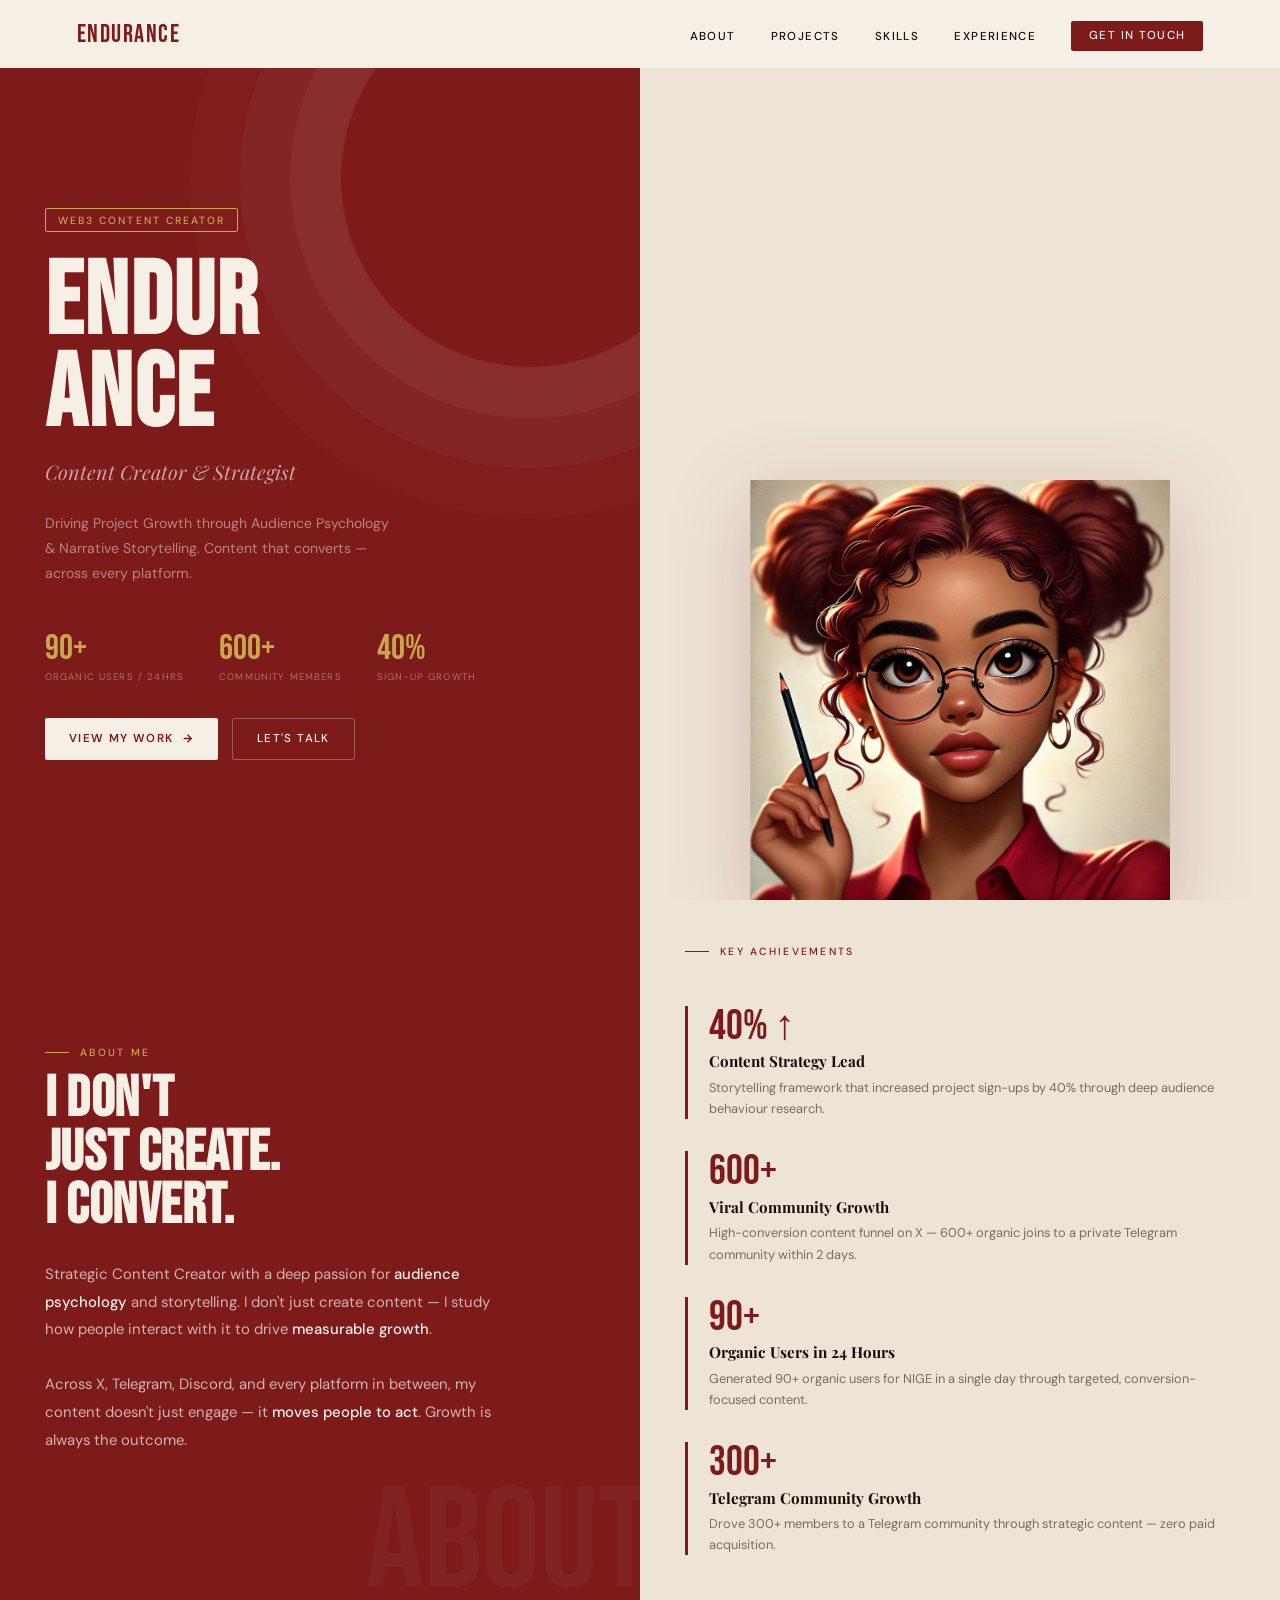
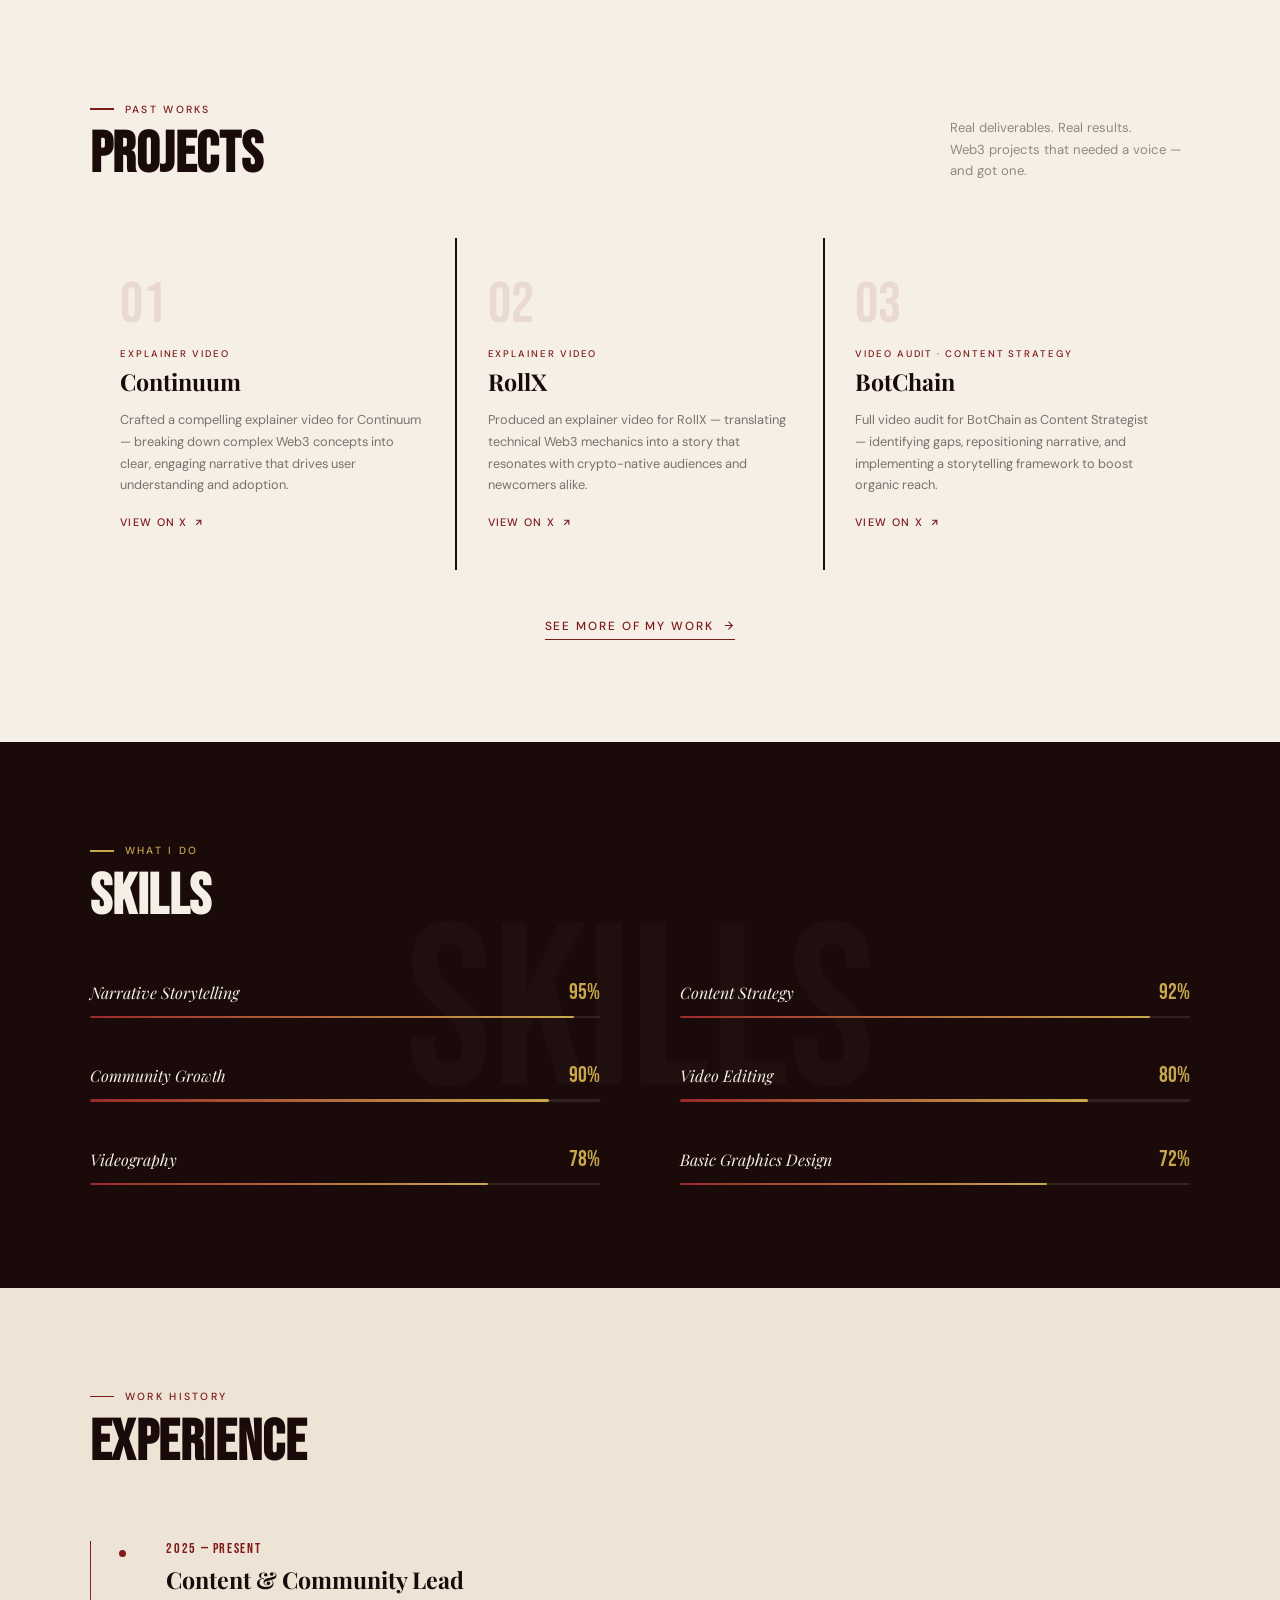
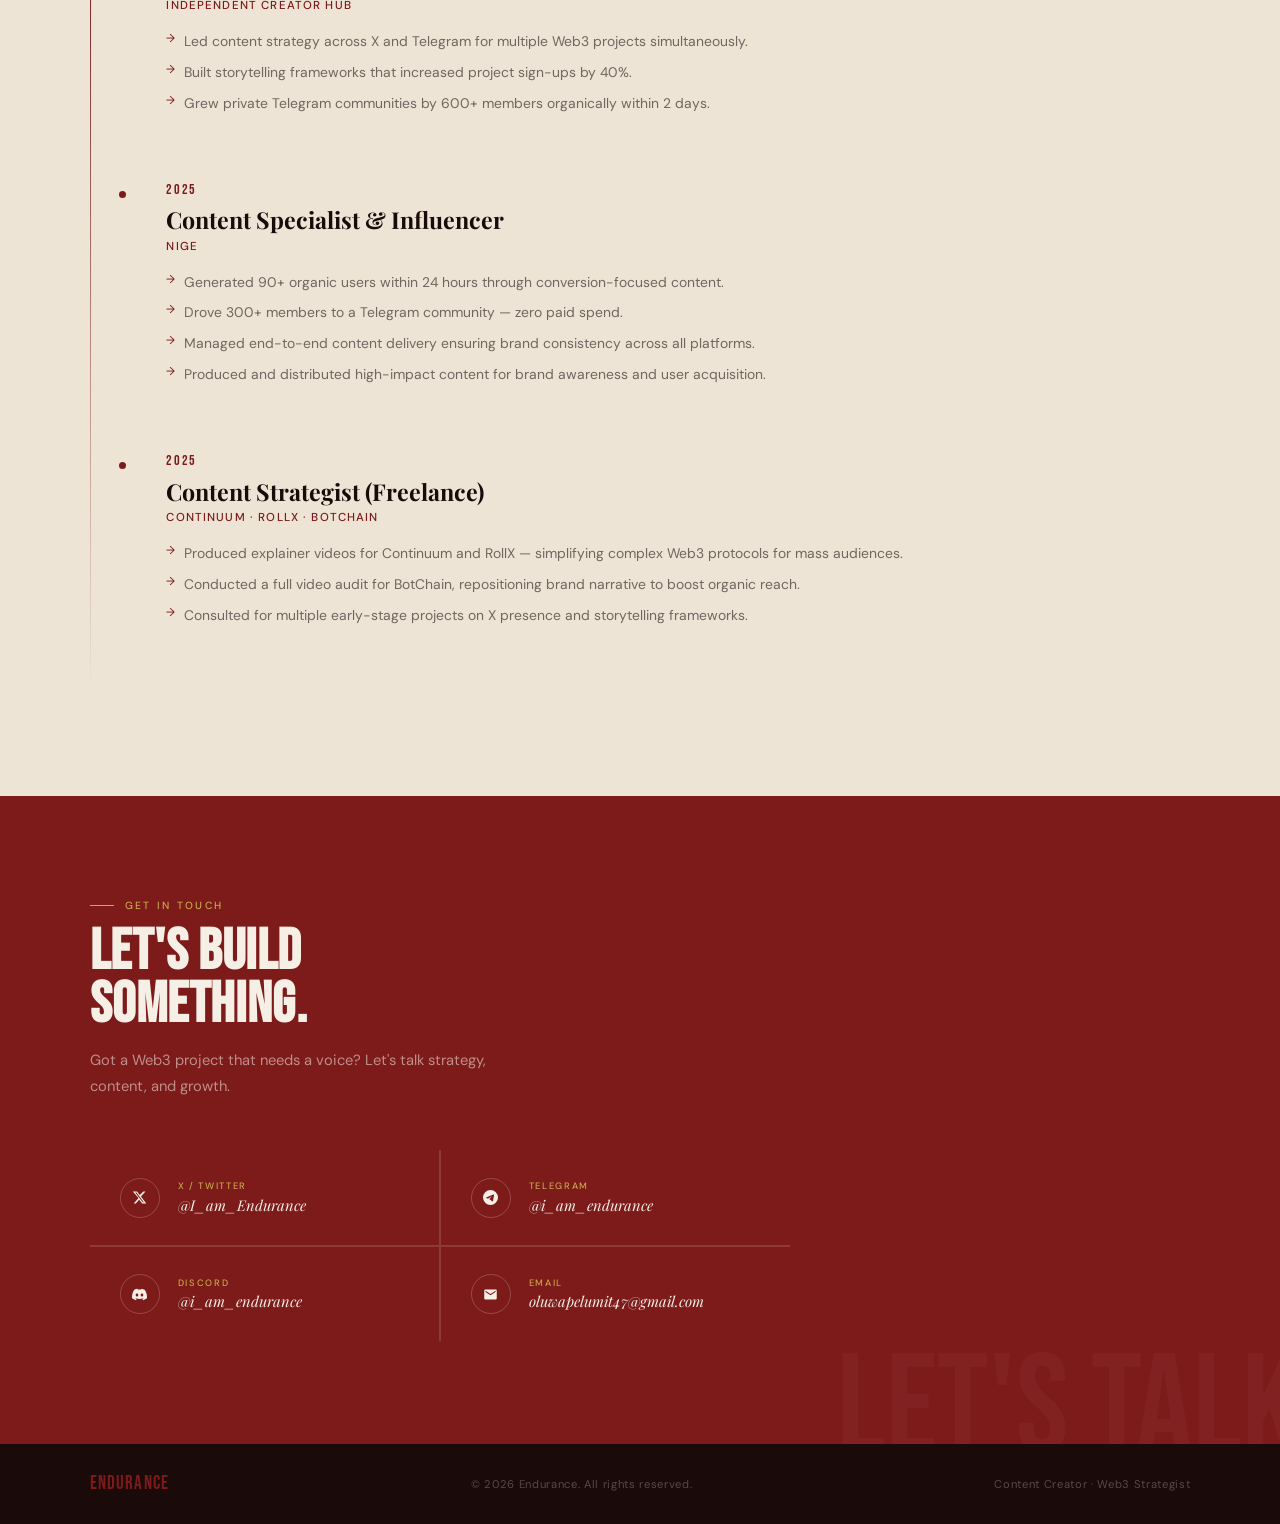
==== index.html @ f19bebfd "Add files via upload" ====
<!DOCTYPE html>
<html lang="en">
<head>
<meta charset="UTF-8"/>
<meta name="viewport" content="width=device-width, initial-scale=1.0"/>
<title>Endurance — Content Creator & Strategist</title>
<link rel="preconnect" href="https://fonts.googleapis.com"/>
<link rel="preconnect" href="https://fonts.gstatic.com" crossorigin/>
<link href="https://fonts.googleapis.com/css2?family=Bebas+Neue&family=Playfair+Display:ital,wght@0,700;0,900;1,700&family=DM+Sans:opsz,wght@9..40,300;9..40,400;9..40,500&display=swap" rel="stylesheet"/>

<style>
/* ===================== TOKENS ===================== */
:root {
  --brick:      #7D1A1A;
  --brick-dk:   #5A1010;
  --brick-md:   #9B2A2A;
  --cream:      #F5EFE6;
  --cream-dk:   #EDE4D6;
  --ink:        #1A0A0A;
  --gold:       #C9A84C;
  --ease:       cubic-bezier(0.16, 1, 0.3, 1);
  --dsp:        'Bebas Neue', sans-serif;
  --ser:        'Playfair Display', serif;
  --bod:        'DM Sans', sans-serif;
}

/* ===================== RESET ===================== */
*, *::before, *::after { box-sizing: border-box; margin: 0; padding: 0; }
html { scroll-behavior: smooth; }
body { font-family: var(--bod); background: var(--cream); color: var(--ink); overflow-x: hidden; }
a    { text-decoration: none; color: inherit; }
ul   { list-style: none; }
img  { display: block; max-width: 100%; }

/* ===================== NAV ===================== */
nav {
  position: fixed; top: 0; left: 0; right: 0;
  height: 68px;
  display: flex; align-items: center; justify-content: space-between;
  padding: 0 6%;
  z-index: 500;
  transition: background .4s, box-shadow .4s;
}
nav.stuck {
  background: rgba(245,239,230,0.96);
  backdrop-filter: blur(14px);
  box-shadow: 0 1px 0 rgba(125,26,26,0.12);
}
.nav-logo {
  font-family: var(--dsp);
  font-size: 1.55rem;
  letter-spacing: .06em;
  color: var(--brick);
}
.nav-links { display: flex; gap: 2.2rem; align-items: center; }
.nav-links a {
  font-size: .72rem; font-weight: 500;
  letter-spacing: .12em; text-transform: uppercase;
  position: relative; padding-bottom: 2px;
  transition: color .3s;
}
.nav-links a::after {
  content: ''; position: absolute; bottom: 0; left: 0;
  width: 0; height: 1.5px; background: var(--brick);
  transition: width .3s var(--ease);
}
.nav-links a:hover { color: var(--brick); }
.nav-links a:hover::after { width: 100%; }
.nav-cta {
  background: var(--brick) !important;
  color: var(--cream) !important;
  padding: .45rem 1.1rem !important;
  border-radius: 2px;
}
.nav-cta:hover { background: var(--brick-dk) !important; }
.nav-cta::after { display: none !important; }

/* hamburger */
.ham { display: none; flex-direction: column; gap: 5px; cursor: pointer; padding: 4px; background: none; border: none; }
.ham span { display: block; width: 24px; height: 2px; background: var(--brick); border-radius: 1px; transition: transform .3s, opacity .3s; }
.ham.open span:nth-child(1) { transform: translateY(7px) rotate(45deg); }
.ham.open span:nth-child(2) { opacity: 0; }
.ham.open span:nth-child(3) { transform: translateY(-7px) rotate(-45deg); }

/* mobile overlay */
.mob-nav {
  display: none; position: fixed; inset: 0;
  background: var(--brick); z-index: 499;
  flex-direction: column; align-items: center; justify-content: center; gap: 2.5rem;
}
.mob-nav.open { display: flex; }
.mob-nav a {
  font-family: var(--dsp); font-size: 3.2rem;
  color: var(--cream); letter-spacing: .06em;
  transition: color .2s;
}
.mob-nav a:hover { color: var(--gold); }

/* ===================== HERO ===================== */
#hero {
  display: grid; grid-template-columns: 1fr 1fr;
  min-height: 100vh; padding-top: 68px;
}
.hero-left {
  background: var(--brick);
  display: flex; flex-direction: column; justify-content: center;
  padding: 6% 7%; position: relative; overflow: hidden;
}
/* concentric circles deco */
.hero-left::before {
  content: ''; position: absolute; top: -80px; right: -80px;
  width: 380px; height: 380px; border-radius: 50%;
  border: 1px solid rgba(245,239,230,.1);
  box-shadow:
    0 0 0 50px rgba(245,239,230,.04),
    0 0 0 100px rgba(245,239,230,.03),
    0 0 0 150px rgba(245,239,230,.02);
  pointer-events: none;
}
.hero-tag {
  display: inline-block;
  font-size: .65rem; font-weight: 500;
  letter-spacing: .2em; text-transform: uppercase;
  color: var(--gold); border: 1px solid var(--gold);
  padding: .28rem .75rem; border-radius: 2px;
  margin-bottom: 1.6rem; width: fit-content;
  animation: up .7s var(--ease) .1s both;
}
.hero-name {
  font-family: var(--dsp);
  font-size: clamp(4rem, 8vw, 8.5rem);
  line-height: .9; color: var(--cream);
  letter-spacing: .02em;
  animation: up .8s var(--ease) .25s both;
}
.hero-sub {
  font-family: var(--ser); font-style: italic;
  font-size: clamp(.9rem, 1.6vw, 1.25rem);
  color: rgba(245,239,230,.65);
  margin: 1rem 0 1.6rem;
  animation: up .8s var(--ease) .4s both;
}
.hero-tagline {
  font-size: .88rem; line-height: 1.8;
  color: rgba(245,239,230,.5); max-width: 360px;
  animation: up .8s var(--ease) .55s both;
}
.stats {
  display: flex; gap: 2.2rem; margin-top: 2.8rem; flex-wrap: wrap;
  animation: up .8s var(--ease) .7s both;
}
.stat span:first-child {
  font-family: var(--dsp); font-size: 2.2rem;
  color: var(--gold); display: block; line-height: 1;
}
.stat span:last-child {
  font-size: .6rem; letter-spacing: .12em; text-transform: uppercase;
  color: rgba(245,239,230,.4); display: block; margin-top: .2rem;
}
.hero-btns {
  display: flex; gap: .9rem; margin-top: 2.2rem; flex-wrap: wrap;
  animation: up .8s var(--ease) .85s both;
}
.btn-solid {
  display: inline-flex; align-items: center; gap: .45rem;
  background: var(--cream); color: var(--brick);
  font-size: .72rem; font-weight: 600;
  letter-spacing: .12em; text-transform: uppercase;
  padding: .78rem 1.5rem; border-radius: 2px;
  transition: background .3s, transform .2s;
}
.btn-solid:hover { background: var(--cream-dk); transform: translateY(-2px); }
.btn-ghost {
  display: inline-flex; align-items: center; gap: .45rem;
  border: 1.5px solid rgba(245,239,230,.3); color: var(--cream);
  font-size: .72rem; font-weight: 500;
  letter-spacing: .12em; text-transform: uppercase;
  padding: .78rem 1.5rem; border-radius: 2px;
  transition: border-color .3s;
}
.btn-ghost:hover { border-color: var(--cream); }

.hero-right {
  background: var(--cream-dk);
  display: flex; align-items: flex-end; justify-content: center;
  position: relative; overflow: hidden;
}
.hero-bg-word {
  position: absolute; bottom: -20px; left: 50%;
  transform: translateX(-50%);
  font-family: var(--dsp);
  font-size: clamp(5rem, 13vw, 13rem);
  color: rgba(125,26,26,.07);
  white-space: nowrap; pointer-events: none;
  letter-spacing: -.02em;
}
.hero-photo {
  width: 78%; max-width: 420px;
  object-fit: cover; object-position: top;
  position: relative; z-index: 2;
  filter: drop-shadow(0 20px 40px rgba(125,26,26,.22));
  animation: up 1s var(--ease) .3s both;
}
/* fallback avatar when image path can't load */
.hero-avatar {
  width: 60%; max-width: 300px; height: 420px;
  background: linear-gradient(155deg, var(--brick-md) 0%, var(--brick-dk) 100%);
  border-radius: 50% 50% 0 0;
  display: flex; align-items: center; justify-content: center;
  position: relative; z-index: 2;
  animation: up 1s var(--ease) .3s both;
}
.hero-avatar span {
  font-family: var(--dsp); font-size: 9rem;
  color: rgba(245,239,230,.18); letter-spacing: -.02em;
}

/* ===================== SECTION SHARED ===================== */
.sec-label {
  font-size: .65rem; font-weight: 500;
  letter-spacing: .22em; text-transform: uppercase;
  color: var(--brick);
  display: flex; align-items: center; gap: .7rem;
  margin-bottom: .8rem;
}
.sec-label::before {
  content: ''; display: block;
  width: 24px; height: 1.5px; background: var(--brick);
}
.sec-title {
  font-family: var(--dsp);
  font-size: clamp(2.6rem, 4.5vw, 4.8rem);
  line-height: .93; letter-spacing: .01em;
}

/* scroll reveal */
.sr {
  opacity: 0; transform: translateY(32px);
  transition: opacity .75s var(--ease), transform .75s var(--ease);
}
.sr.in { opacity: 1; transform: translateY(0); }

/* ===================== ABOUT ===================== */
#about { display: grid; grid-template-columns: 1fr 1fr; }

.about-l {
  background: var(--brick);
  padding: 7% 7%; position: relative; overflow: hidden;
  display: flex; flex-direction: column; justify-content: center;
}
.about-l::after {
  content: 'ABOUT'; position: absolute;
  bottom: -30px; right: -10px;
  font-family: var(--dsp); font-size: 9rem;
  color: rgba(255,255,255,.04); pointer-events: none;
}
.about-l .sec-label { color: var(--gold); }
.about-l .sec-label::before { background: var(--gold); }
.about-l .sec-title { color: var(--cream); margin-bottom: 1.8rem; }
.about-body {
  font-size: .93rem; line-height: 1.85;
  color: rgba(245,239,230,.72); max-width: 460px;
}
.about-body strong { color: var(--cream); font-weight: 500; }

.about-r {
  background: var(--cream-dk);
  padding: 7% 7%;
  display: flex; flex-direction: column; justify-content: center; gap: 2rem;
}
.about-r .sec-label { margin-bottom: 1rem; }

.ach {
  border-left: 3px solid var(--brick);
  padding-left: 1.3rem;
}
.ach-num {
  font-family: var(--dsp); font-size: 2.6rem;
  color: var(--brick); line-height: 1;
}
.ach-t {
  font-family: var(--ser); font-weight: 700;
  font-size: .95rem; color: var(--ink);
  margin: .25rem 0 .35rem;
}
.ach-d {
  font-size: .8rem; line-height: 1.65;
  color: rgba(26,10,10,.55);
}

/* ===================== PROJECTS ===================== */
#projects { padding: 8% 7%; background: var(--cream); }

.proj-hd {
  display: flex; justify-content: space-between;
  align-items: flex-end; margin-bottom: 3.5rem; flex-wrap: wrap; gap: 1rem;
}
.proj-hd p {
  font-size: .82rem; line-height: 1.65;
  color: rgba(26,10,10,.45); max-width: 240px;
}

.proj-grid {
  display: grid; grid-template-columns: repeat(3, 1fr);
  gap: 2px; background: var(--ink);
}
.proj-card {
  background: var(--cream);
  padding: 2.4rem 1.9rem;
  position: relative; overflow: hidden; cursor: pointer;
}
.proj-card::before {
  content: ''; position: absolute; inset: 0;
  background: var(--brick);
  transform: translateY(101%);
  transition: transform .5s var(--ease);
  z-index: 0;
}
.proj-card:hover::before { transform: translateY(0); }
.proj-card > * { position: relative; z-index: 1; }

.proj-n {
  font-family: var(--dsp); font-size: 3.6rem;
  color: rgba(125,26,26,.1); line-height: 1;
  margin-bottom: .8rem;
  transition: color .4s;
}
.proj-card:hover .proj-n { color: rgba(245,239,230,.1); }

.proj-type {
  font-size: .6rem; letter-spacing: .2em; text-transform: uppercase;
  color: var(--brick); font-weight: 500; margin-bottom: .5rem;
  transition: color .4s;
}
.proj-card:hover .proj-type { color: var(--gold); }

.proj-name {
  font-family: var(--ser); font-weight: 700;
  font-size: 1.45rem; color: var(--ink);
  margin-bottom: .85rem; line-height: 1.2;
  transition: color .4s;
}
.proj-card:hover .proj-name { color: var(--cream); }

.proj-desc {
  font-size: .8rem; line-height: 1.7;
  color: rgba(26,10,10,.55);
  transition: color .4s;
}
.proj-card:hover .proj-desc { color: rgba(245,239,230,.65); }

.proj-link {
  display: inline-flex; align-items: center; gap: .35rem;
  margin-top: 1.2rem;
  font-size: .68rem; font-weight: 500;
  letter-spacing: .12em; text-transform: uppercase;
  color: var(--brick); transition: color .4s;
}
.proj-card:hover .proj-link { color: var(--gold); }

.see-more {
  display: flex; justify-content: center; margin-top: 3rem;
}
.see-more a {
  display: inline-flex; align-items: center; gap: .55rem;
  font-size: .74rem; font-weight: 500;
  letter-spacing: .16em; text-transform: uppercase;
  color: var(--brick);
  border-bottom: 1.5px solid var(--brick);
  padding-bottom: .3rem;
  transition: gap .3s var(--ease), color .3s;
}
.see-more a:hover { gap: 1.1rem; color: var(--brick-dk); }

/* ===================== SKILLS ===================== */
#skills {
  background: var(--ink); padding: 8% 7%;
  position: relative; overflow: hidden;
}
#skills::before {
  content: 'SKILLS'; position: absolute;
  top: 50%; left: 50%; transform: translate(-50%, -50%);
  font-family: var(--dsp); font-size: 18vw;
  color: rgba(255,255,255,.025); pointer-events: none; white-space: nowrap;
}
#skills .sec-label { color: var(--gold); }
#skills .sec-label::before { background: var(--gold); }
#skills .sec-title { color: var(--cream); margin-bottom: 3.5rem; }

.skills-grid {
  display: grid; grid-template-columns: 1fr 1fr;
  gap: 2.8rem 5rem; position: relative; z-index: 1;
}
.skill { display: flex; flex-direction: column; gap: .7rem; }
.skill-row {
  display: flex; justify-content: space-between; align-items: baseline;
}
.skill-name {
  font-family: var(--ser); font-style: italic;
  font-size: 1rem; color: var(--cream);
}
.skill-pct {
  font-family: var(--dsp); font-size: 1.35rem; color: var(--gold);
}
.skill-bar {
  height: 2.5px; background: rgba(245,239,230,.1); border-radius: 2px; overflow: hidden;
}
.skill-fill {
  height: 100%;
  background: linear-gradient(90deg, var(--brick-md), var(--gold));
  border-radius: 2px; width: 0;
  transition: width 1.3s var(--ease);
}

/* ===================== EXPERIENCE ===================== */
#experience { padding: 8% 7%; background: var(--cream-dk); }
.exp-hd { margin-bottom: 4.5rem; }

.timeline { position: relative; padding-left: 2rem; }
.timeline::before {
  content: ''; position: absolute; top: 0; left: 0;
  width: 1.5px; height: 100%;
  background: linear-gradient(to bottom, var(--brick), transparent);
}
.exp-item {
  position: relative; padding: 0 0 3.8rem 2.8rem;
}
.exp-item::before {
  content: ''; position: absolute;
  left: -5px; top: 7px;
  width: 11px; height: 11px; border-radius: 50%;
  background: var(--brick); border: 2.5px solid var(--cream-dk);
  transition: transform .3s, background .3s;
}
.exp-item:hover::before { transform: scale(1.5); background: var(--gold); }

.exp-yr {
  font-family: var(--dsp); font-size: .85rem;
  letter-spacing: .12em; color: var(--brick); margin-bottom: .4rem;
}
.exp-role {
  font-family: var(--ser); font-weight: 700;
  font-size: 1.45rem; color: var(--ink); margin-bottom: .2rem;
}
.exp-co {
  font-size: .72rem; letter-spacing: .1em; text-transform: uppercase;
  color: var(--brick); font-weight: 500; margin-bottom: 1rem;
}
.exp-list li {
  font-size: .87rem; line-height: 1.75;
  color: rgba(26,10,10,.58);
  padding-left: 1.1rem; position: relative; margin-bottom: .4rem;
}
.exp-list li::before {
  content: '→'; position: absolute; left: 0;
  color: var(--brick); font-size: .72rem;
}

/* ===================== CONTACT ===================== */
#contact {
  background: var(--brick); padding: 8% 7%;
  position: relative; overflow: hidden;
}
#contact::before {
  content: "LET'S TALK"; position: absolute;
  bottom: -50px; right: -20px;
  font-family: var(--dsp); font-size: 11vw;
  color: rgba(245,239,230,.04); pointer-events: none; white-space: nowrap;
}
#contact .sec-label { color: var(--gold); }
#contact .sec-label::before { background: var(--gold); }
#contact .sec-title { color: var(--cream); margin-bottom: 1rem; }

.contact-sub {
  font-size: .92rem; line-height: 1.75;
  color: rgba(245,239,230,.55);
  max-width: 440px; margin-bottom: 3.2rem;
}
.contact-grid {
  display: grid; grid-template-columns: 1fr 1fr;
  gap: 2px; background: rgba(245,239,230,.15); max-width: 700px;
}
.c-card {
  background: var(--brick);
  padding: 1.7rem 1.9rem;
  display: flex; align-items: center; gap: 1.1rem;
  transition: background .3s;
}
.c-card:hover { background: var(--brick-dk); }
.c-ico {
  width: 40px; height: 40px; border-radius: 50%;
  border: 1.5px solid rgba(245,239,230,.22);
  display: flex; align-items: center; justify-content: center; flex-shrink: 0;
}
.c-ico svg { width: 15px; height: 15px; fill: var(--cream); }
.c-plat {
  font-size: .58rem; letter-spacing: .18em; text-transform: uppercase;
  color: var(--gold); font-weight: 500; display: block;
}
.c-handle {
  font-family: var(--ser); font-style: italic;
  font-size: .92rem; color: var(--cream); display: block; margin-top: .15rem;
}

/* ===================== FOOTER ===================== */
footer {
  background: var(--ink); padding: 1.8rem 7%;
  display: flex; justify-content: space-between;
  align-items: center; flex-wrap: wrap; gap: .8rem;
}
.foot-logo {
  font-family: var(--dsp); font-size: 1.2rem;
  color: var(--brick); letter-spacing: .06em;
}
footer p { font-size: .7rem; color: rgba(245,239,230,.28); letter-spacing: .06em; }

/* ===================== KEYFRAMES ===================== */
@keyframes up {
  from { opacity: 0; transform: translateY(28px); }
  to   { opacity: 1; transform: translateY(0); }
}

/* ===================== RESPONSIVE ===================== */
@media (max-width: 900px) {
  #hero    { grid-template-columns: 1fr; }
  .hero-right { height: 60vw; order: -1; }
  .hero-photo { width: 60%; max-width: 280px; }
  .hero-avatar { width: 55%; height: 40vw; }
  .hero-left { padding: 10% 6%; }

  #about { grid-template-columns: 1fr; }
  .about-l, .about-r { padding: 10% 6%; }

  .proj-grid { grid-template-columns: 1fr; gap: 2px; }
  .skills-grid { grid-template-columns: 1fr; gap: 2rem; }
  .contact-grid { grid-template-columns: 1fr; }

  .nav-links { display: none; }
  .ham { display: flex; }
}
@media (max-width: 520px) {
  .stats { gap: 1.4rem; }
  .hero-btns { flex-direction: column; }
  .proj-hd { flex-direction: column; }
  #projects, #skills, #experience, #contact { padding: 14% 6%; }
  .contact-grid { grid-template-columns: 1fr; }
}
</style>
</head>
<body>

<!-- =================== NAV =================== -->
<nav id="nav">
  <div class="nav-logo">ENDURANCE</div>
  <ul class="nav-links">
    <li><a href="#about">About</a></li>
    <li><a href="#projects">Projects</a></li>
    <li><a href="#skills">Skills</a></li>
    <li><a href="#experience">Experience</a></li>
    <li><a href="#contact" class="nav-cta">Get In Touch</a></li>
  </ul>
  <button class="ham" id="ham" aria-label="Menu">
    <span></span><span></span><span></span>
  </button>
</nav>

<div class="mob-nav" id="mobNav">
  <a href="#about"      onclick="closeMob()">About</a>
  <a href="#projects"   onclick="closeMob()">Projects</a>
  <a href="#skills"     onclick="closeMob()">Skills</a>
  <a href="#experience" onclick="closeMob()">Experience</a>
  <a href="#contact"    onclick="closeMob()">Contact</a>
</div>

<!-- =================== HERO =================== -->
<section id="hero">
  <div class="hero-left">
    <span class="hero-tag">Web3 Content Creator</span>
    <h1 class="hero-name">ENDUR<br>ANCE</h1>
    <p class="hero-sub">Content Creator &amp; Strategist</p>
    <p class="hero-tagline">
      Driving Project Growth through Audience Psychology<br>
      &amp; Narrative Storytelling. Content that converts —<br>
      across every platform.
    </p>
    <div class="stats">
      <div class="stat">
        <span>90+</span>
        <span>Organic Users / 24hrs</span>
      </div>
      <div class="stat">
        <span>600+</span>
        <span>Community Members</span>
      </div>
      <div class="stat">
        <span>40%</span>
        <span>Sign-up Growth</span>
      </div>
    </div>
    <div class="hero-btns">
      <a href="#projects" class="btn-solid">
        View My Work
        <svg width="13" height="13" viewBox="0 0 24 24" fill="none" stroke="currentColor" stroke-width="2.5"><path d="M5 12h14M12 5l7 7-7 7"/></svg>
      </a>
      <a href="#contact" class="btn-ghost">Let's Talk</a>
    </div>
  </div>

  <div class="hero-right">
    <span class="hero-bg-word">WEB3</span>
    <!-- Replace the src below with your actual image path e.g. src="endurance.jpg" -->
    <img
      id="heroImg"
      src="endurance.jpeg"
      alt="Endurance — Content Creator & Strategist"
      class="hero-photo"
      onerror="this.style.display='none';document.getElementById('heroFb').style.display='flex';"
    />
    <div class="hero-avatar" id="heroFb" style="display:none;">
      <span>E</span>
    </div>
  </div>
</section>

<!-- =================== ABOUT =================== -->
<section id="about">
  <div class="about-l sr">
    <div class="sec-label">About Me</div>
    <h2 class="sec-title">I Don't<br>Just Create.<br>I Convert.</h2>
    <p class="about-body">
      Strategic Content Creator with a deep passion for
      <strong>audience psychology</strong> and storytelling.
      I don't just create content — I study how people interact
      with it to drive <strong>measurable growth</strong>.
      <br><br>
      Across X, Telegram, Discord, and every platform in between,
      my content doesn't just engage — it
      <strong>moves people to act</strong>.
      Growth is always the outcome.
    </p>
  </div>

  <div class="about-r sr">
    <div class="sec-label">Key Achievements</div>

    <div class="ach sr">
      <div class="ach-num">40% ↑</div>
      <div class="ach-t">Content Strategy Lead</div>
      <div class="ach-d">Storytelling framework that increased project sign-ups by 40% through deep audience behaviour research.</div>
    </div>

    <div class="ach sr">
      <div class="ach-num">600+</div>
      <div class="ach-t">Viral Community Growth</div>
      <div class="ach-d">High-conversion content funnel on X — 600+ organic joins to a private Telegram community within 2 days.</div>
    </div>

    <div class="ach sr">
      <div class="ach-num">90+</div>
      <div class="ach-t">Organic Users in 24 Hours</div>
      <div class="ach-d">Generated 90+ organic users for NIGE in a single day through targeted, conversion-focused content.</div>
    </div>

    <div class="ach sr">
      <div class="ach-num">300+</div>
      <div class="ach-t">Telegram Community Growth</div>
      <div class="ach-d">Drove 300+ members to a Telegram community through strategic content — zero paid acquisition.</div>
    </div>
  </div>
</section>

<!-- =================== PROJECTS =================== -->
<section id="projects">
  <div class="proj-hd sr">
    <div>
      <div class="sec-label">Past Works</div>
      <h2 class="sec-title">Projects</h2>
    </div>
    <p>Real deliverables. Real results.<br>Web3 projects that needed a voice — and got one.</p>
  </div>

  <div class="proj-grid">
    <div class="proj-card sr">
      <div class="proj-n">01</div>
      <div class="proj-type">Explainer Video</div>
      <div class="proj-name">Continuum</div>
      <div class="proj-desc">Crafted a compelling explainer video for Continuum — breaking down complex Web3 concepts into clear, engaging narrative that drives user understanding and adoption.</div>
      <a href="https://x.com/i/status/2032699113616097603" target="_blank" rel="noopener" class="proj-link">
        View on X
        <svg width="11" height="11" viewBox="0 0 24 24" fill="none" stroke="currentColor" stroke-width="2.5"><path d="M7 17L17 7M7 7h10v10"/></svg>
      </a>
    </div>

    <div class="proj-card sr">
      <div class="proj-n">02</div>
      <div class="proj-type">Explainer Video</div>
      <div class="proj-name">RollX</div>
      <div class="proj-desc">Produced an explainer video for RollX — translating technical Web3 mechanics into a story that resonates with crypto-native audiences and newcomers alike.</div>
      <a href="https://x.com/i/status/2037413783019098513" target="_blank" rel="noopener" class="proj-link">
        View on X
        <svg width="11" height="11" viewBox="0 0 24 24" fill="none" stroke="currentColor" stroke-width="2.5"><path d="M7 17L17 7M7 7h10v10"/></svg>
      </a>
    </div>

    <div class="proj-card sr">
      <div class="proj-n">03</div>
      <div class="proj-type">Video Audit · Content Strategy</div>
      <div class="proj-name">BotChain</div>
      <div class="proj-desc">Full video audit for BotChain as Content Strategist — identifying gaps, repositioning narrative, and implementing a storytelling framework to boost organic reach.</div>
      <a href="https://x.com/i/status/2036517162647458001" target="_blank" rel="noopener" class="proj-link">
        View on X
        <svg width="11" height="11" viewBox="0 0 24 24" fill="none" stroke="currentColor" stroke-width="2.5"><path d="M7 17L17 7M7 7h10v10"/></svg>
      </a>
    </div>
  </div>

  <div class="see-more sr">
    <a href="https://t.me/+CQ0cNJZwTbFjMmJk" target="_blank" rel="noopener">
      See More of My Work
      <svg width="13" height="13" viewBox="0 0 24 24" fill="none" stroke="currentColor" stroke-width="2"><path d="M5 12h14M12 5l7 7-7 7"/></svg>
    </a>
  </div>
</section>

<!-- =================== SKILLS =================== -->
<section id="skills">
  <div class="sec-label sr">What I Do</div>
  <h2 class="sec-title sr">Skills</h2>

  <div class="skills-grid" style="margin-top:2.8rem;">
    <div class="skill sr">
      <div class="skill-row">
        <span class="skill-name">Narrative Storytelling</span>
        <span class="skill-pct">95%</span>
      </div>
      <div class="skill-bar"><div class="skill-fill" data-w="95"></div></div>
    </div>
    <div class="skill sr">
      <div class="skill-row">
        <span class="skill-name">Content Strategy</span>
        <span class="skill-pct">92%</span>
      </div>
      <div class="skill-bar"><div class="skill-fill" data-w="92"></div></div>
    </div>
    <div class="skill sr">
      <div class="skill-row">
        <span class="skill-name">Community Growth</span>
        <span class="skill-pct">90%</span>
      </div>
      <div class="skill-bar"><div class="skill-fill" data-w="90"></div></div>
    </div>
    <div class="skill sr">
      <div class="skill-row">
        <span class="skill-name">Video Editing</span>
        <span class="skill-pct">80%</span>
      </div>
      <div class="skill-bar"><div class="skill-fill" data-w="80"></div></div>
    </div>
    <div class="skill sr">
      <div class="skill-row">
        <span class="skill-name">Videography</span>
        <span class="skill-pct">78%</span>
      </div>
      <div class="skill-bar"><div class="skill-fill" data-w="78"></div></div>
    </div>
    <div class="skill sr">
      <div class="skill-row">
        <span class="skill-name">Basic Graphics Design</span>
        <span class="skill-pct">72%</span>
      </div>
      <div class="skill-bar"><div class="skill-fill" data-w="72"></div></div>
    </div>
  </div>
</section>

<!-- =================== EXPERIENCE =================== -->
<section id="experience">
  <div class="exp-hd sr">
    <div class="sec-label">Work History</div>
    <h2 class="sec-title">Experience</h2>
  </div>

  <div class="timeline">
    <div class="exp-item sr">
      <div class="exp-yr">2025 — Present</div>
      <div class="exp-role">Content &amp; Community Lead</div>
      <div class="exp-co">Independent Creator Hub</div>
      <ul class="exp-list">
        <li>Led content strategy across X and Telegram for multiple Web3 projects simultaneously.</li>
        <li>Built storytelling frameworks that increased project sign-ups by 40%.</li>
        <li>Grew private Telegram communities by 600+ members organically within 2 days.</li>
      </ul>
    </div>

    <div class="exp-item sr">
      <div class="exp-yr">2025</div>
      <div class="exp-role">Content Specialist &amp; Influencer</div>
      <div class="exp-co">NIGE</div>
      <ul class="exp-list">
        <li>Generated 90+ organic users within 24 hours through conversion-focused content.</li>
        <li>Drove 300+ members to a Telegram community — zero paid spend.</li>
        <li>Managed end-to-end content delivery ensuring brand consistency across all platforms.</li>
        <li>Produced and distributed high-impact content for brand awareness and user acquisition.</li>
      </ul>
    </div>

    <div class="exp-item sr">
      <div class="exp-yr">2025</div>
      <div class="exp-role">Content Strategist (Freelance)</div>
      <div class="exp-co">Continuum · RollX · BotChain</div>
      <ul class="exp-list">
        <li>Produced explainer videos for Continuum and RollX — simplifying complex Web3 protocols for mass audiences.</li>
        <li>Conducted a full video audit for BotChain, repositioning brand narrative to boost organic reach.</li>
        <li>Consulted for multiple early-stage projects on X presence and storytelling frameworks.</li>
      </ul>
    </div>
  </div>
</section>

<!-- =================== CONTACT =================== -->
<section id="contact">
  <div class="sec-label sr">Get In Touch</div>
  <h2 class="sec-title sr">Let's Build<br>Something.</h2>
  <p class="contact-sub sr">Got a Web3 project that needs a voice? Let's talk strategy, content, and growth.</p>

  <div class="contact-grid sr">
    <a href="https://x.com/i_am_Endurance" target="_blank" rel="noopener" class="c-card">
      <div class="c-ico">
        <svg viewBox="0 0 24 24"><path d="M18.244 2.25h3.308l-7.227 8.26 8.502 11.24H16.17l-4.714-6.231-5.401 6.231H2.747l7.73-8.835L1.254 2.25H8.08l4.253 5.622 5.911-5.622Zm-1.161 17.52h1.833L7.084 4.126H5.117z"/></svg>
      </div>
      <div>
        <span class="c-plat">X / Twitter</span>
        <span class="c-handle">@I_am_Endurance</span>
      </div>
    </a>

    <a href="https://t.me/i_am_endurance" target="_blank" rel="noopener" class="c-card">
      <div class="c-ico">
        <svg viewBox="0 0 24 24"><path d="M11.944 0A12 12 0 0 0 0 12a12 12 0 0 0 12 12 12 12 0 0 0 12-12A12 12 0 0 0 12 0a12 12 0 0 0-.056 0zm4.962 7.224c.1-.002.321.023.465.14a.506.506 0 0 1 .171.325c.016.093.036.306.02.472-.18 1.898-.96 6.502-1.36 8.627-.168.9-.499 1.201-.82 1.23-.696.065-1.225-.46-1.9-.902-1.056-.693-1.653-1.124-2.678-1.8-1.185-.78-.417-1.21.258-1.91.177-.184 3.247-2.977 3.307-3.23.007-.032.014-.15-.056-.212s-.174-.041-.249-.024c-.106.024-1.793 1.14-5.061 3.345-.48.33-.913.49-1.302.48-.428-.008-1.252-.241-1.865-.44-.752-.245-1.349-.374-1.297-.789.027-.216.325-.437.893-.663 3.498-1.524 5.83-2.529 6.998-3.014 3.332-1.386 4.025-1.627 4.476-1.635z"/></svg>
      </div>
      <div>
        <span class="c-plat">Telegram</span>
        <span class="c-handle">@i_am_endurance</span>
      </div>
    </a>

    <a href="https://discord.com/users/i_am_endurance" target="_blank" rel="noopener" class="c-card">
      <div class="c-ico">
        <svg viewBox="0 0 24 24"><path d="M20.317 4.37a19.791 19.791 0 0 0-4.885-1.515.074.074 0 0 0-.079.037c-.21.375-.444.864-.608 1.25a18.27 18.27 0 0 0-5.487 0 12.64 12.64 0 0 0-.617-1.25.077.077 0 0 0-.079-.037A19.736 19.736 0 0 0 3.677 4.37a.07.07 0 0 0-.032.027C.533 9.046-.32 13.58.099 18.057c.002.022.015.042.03.052a19.9 19.9 0 0 0 5.993 3.03.077.077 0 0 0 .084-.028c.462-.63.874-1.295 1.226-1.994a.076.076 0 0 0-.041-.106 13.107 13.107 0 0 1-1.872-.892.077.077 0 0 1-.008-.128 10.2 10.2 0 0 0 .372-.292.073.073 0 0 1 .077-.01c3.928 1.793 8.18 1.793 12.062 0a.073.073 0 0 1 .078.01c.12.098.246.198.373.292a.077.077 0 0 1-.006.127 12.299 12.299 0 0 1-1.873.892.077.077 0 0 0-.041.107c.36.698.772 1.362 1.225 1.993a.076.076 0 0 0 .084.028 19.839 19.839 0 0 0 6.002-3.03.077.077 0 0 0 .032-.054c.5-5.177-.838-9.674-3.549-13.66a.061.061 0 0 0-.031-.03zM8.02 15.33c-1.183 0-2.157-1.085-2.157-2.419 0-1.333.956-2.419 2.157-2.419 1.21 0 2.176 1.096 2.157 2.42 0 1.333-.956 2.418-2.157 2.418zm7.975 0c-1.183 0-2.157-1.085-2.157-2.419 0-1.333.955-2.419 2.157-2.419 1.21 0 2.176 1.096 2.157 2.42 0 1.333-.946 2.418-2.157 2.418z"/></svg>
      </div>
      <div>
        <span class="c-plat">Discord</span>
        <span class="c-handle">@i_am_endurance</span>
      </div>
    </a>

    <a href="mailto:oluwapelumit47@gmail.com" class="c-card">
      <div class="c-ico">
        <svg viewBox="0 0 24 24"><path d="M20 4H4c-1.1 0-2 .9-2 2v12c0 1.1.9 2 2 2h16c1.1 0 2-.9 2-2V6c0-1.1-.9-2-2-2zm0 4-8 5-8-5V6l8 5 8-5v2z"/></svg>
      </div>
      <div>
        <span class="c-plat">Email</span>
        <span class="c-handle">oluwapelumit47@gmail.com</span>
      </div>
    </a>
  </div>
</section>

<!-- =================== FOOTER =================== -->
<footer>
  <span class="foot-logo">ENDURANCE</span>
  <p>© 2026 Endurance. All rights reserved.</p>
  <p>Content Creator · Web3 Strategist</p>
</footer>

<!-- =================== JS =================== -->
<script>
  /* --- Navbar sticky --- */
  const nav = document.getElementById('nav');
  window.addEventListener('scroll', () => {
    nav.classList.toggle('stuck', window.scrollY > 30);
  }, { passive: true });

  /* --- Mobile menu --- */
  const ham    = document.getElementById('ham');
  const mobNav = document.getElementById('mobNav');
  ham.addEventListener('click', () => {
    ham.classList.toggle('open');
    mobNav.classList.toggle('open');
    document.body.style.overflow = mobNav.classList.contains('open') ? 'hidden' : '';
  });
  function closeMob() {
    ham.classList.remove('open');
    mobNav.classList.remove('open');
    document.body.style.overflow = '';
  }

  /* --- Scroll reveal --- */
  const srEls = document.querySelectorAll('.sr');
  const srObs = new IntersectionObserver((entries) => {
    entries.forEach((e, i) => {
      if (e.isIntersecting) {
        // small stagger based on sibling index
        const siblings = [...e.target.parentElement.children].filter(c => c.classList.contains('sr'));
        const idx = siblings.indexOf(e.target);
        setTimeout(() => e.target.classList.add('in'), idx * 90);
        srObs.unobserve(e.target);
      }
    });
  }, { threshold: 0.1, rootMargin: '0px 0px -40px 0px' });
  srEls.forEach(el => srObs.observe(el));

  /* --- Skill bars animate on section enter --- */
  const skillSec = document.getElementById('skills');
  let skillsDone = false;
  const skillObs = new IntersectionObserver((entries) => {
    if (entries[0].isIntersecting && !skillsDone) {
      skillsDone = true;
      document.querySelectorAll('.skill-fill').forEach((bar, i) => {
        const w = bar.getAttribute('data-w');
        setTimeout(() => { bar.style.width = w + '%'; }, i * 130);
      });
      skillObs.disconnect();
    }
  }, { threshold: 0.2 });
  skillObs.observe(skillSec);
</script>
</body>
</html>
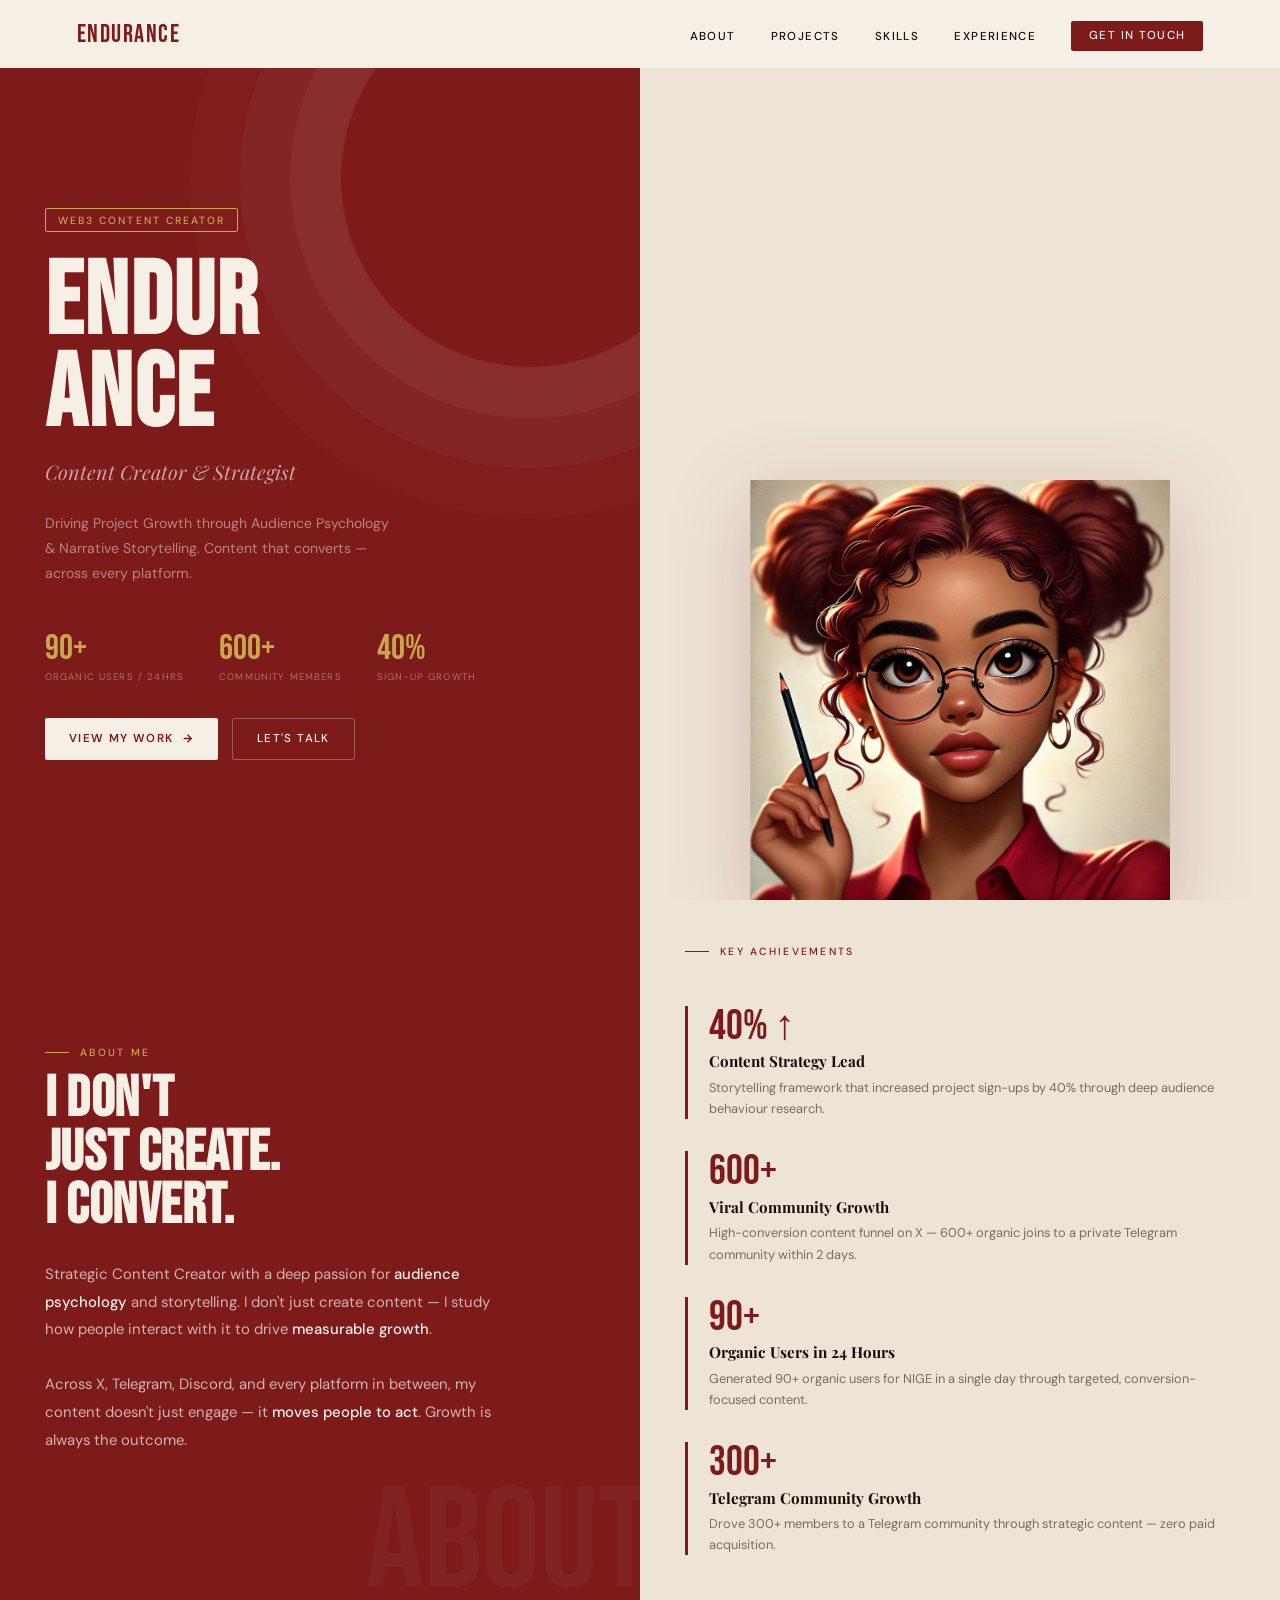
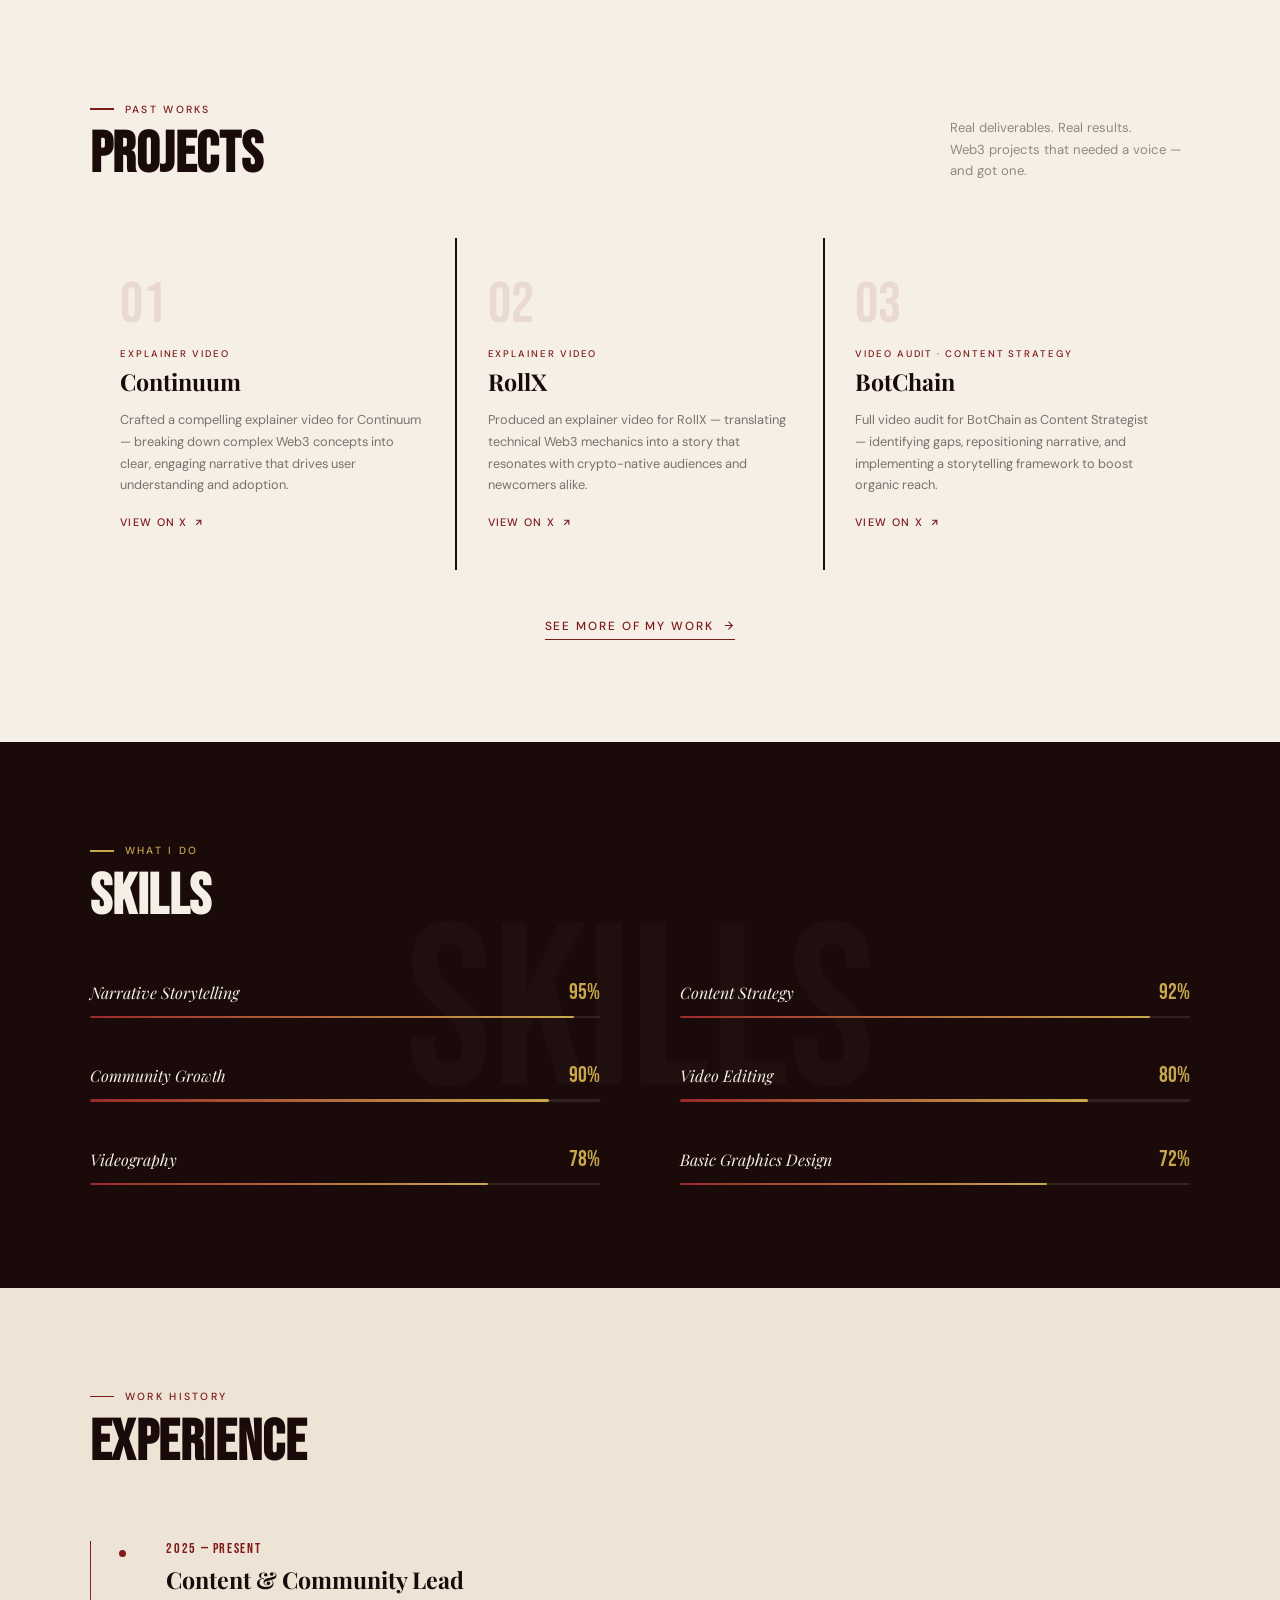
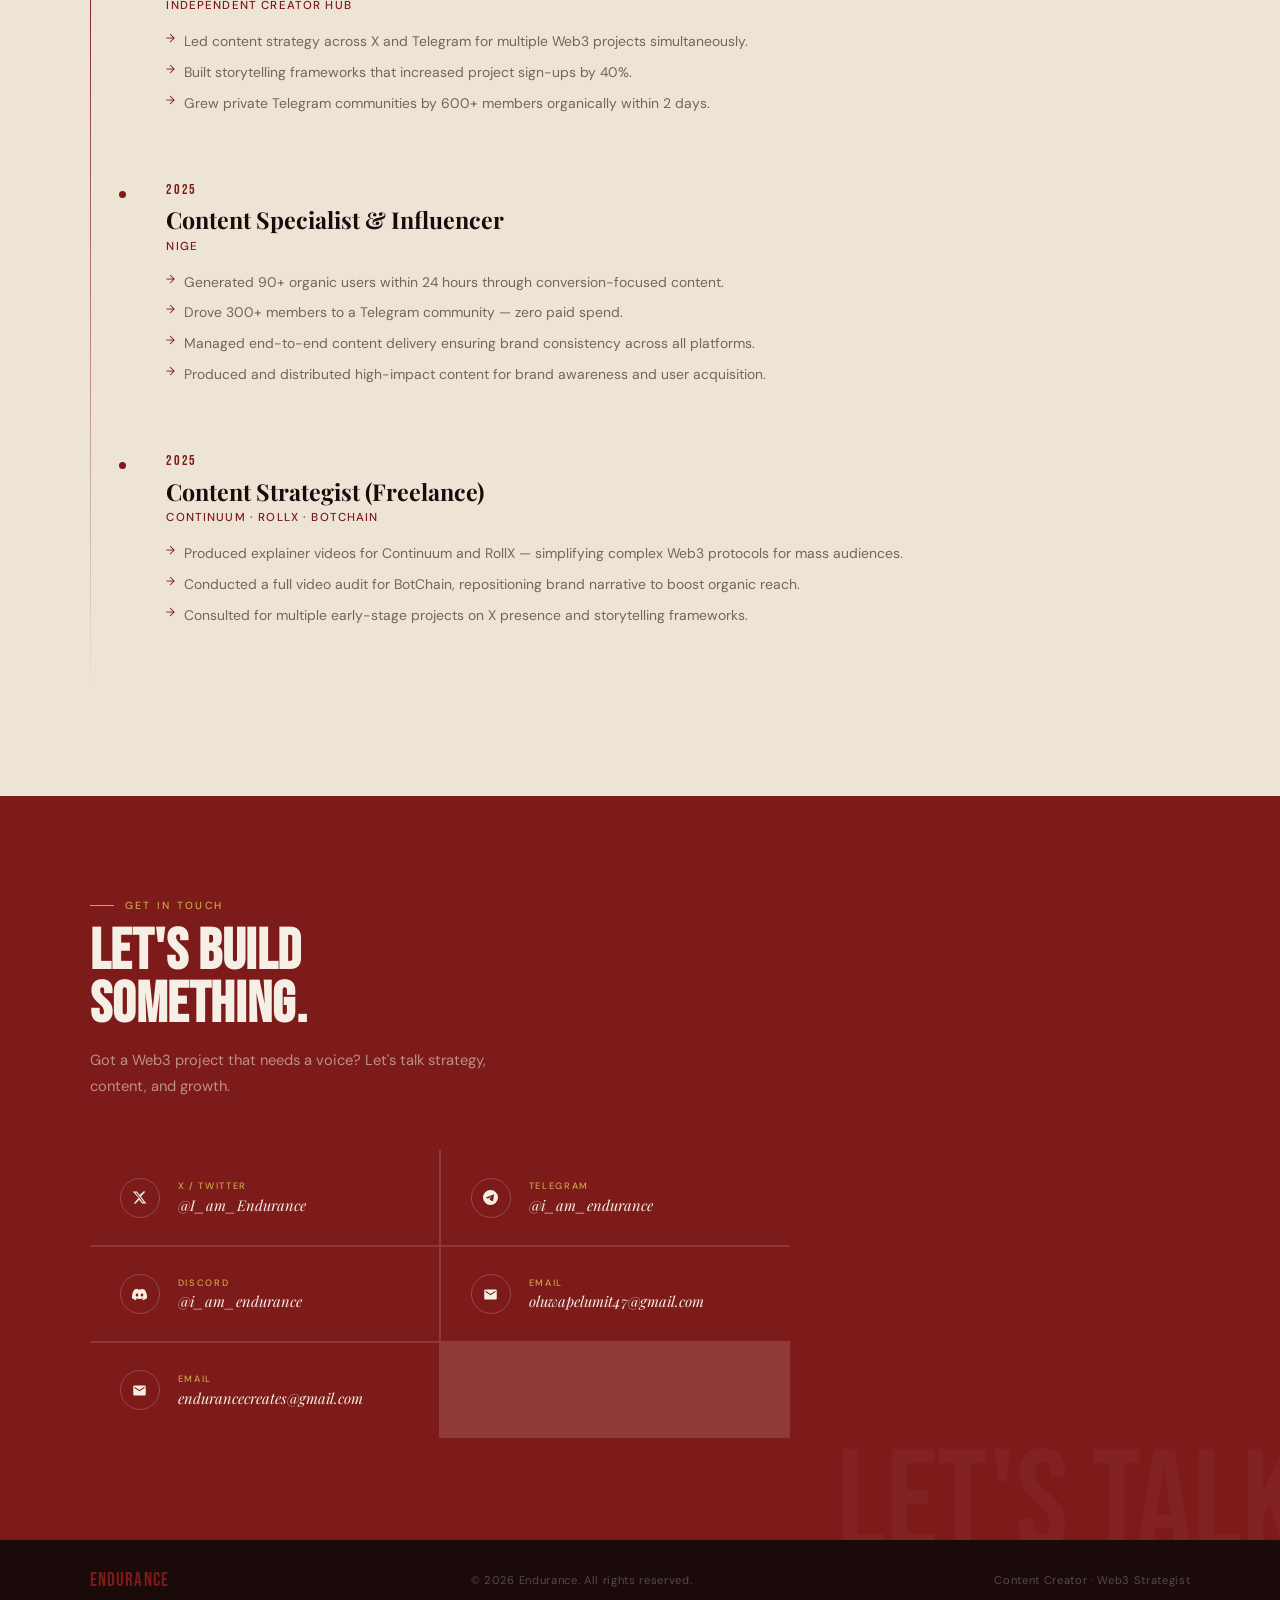
==== commit cdd570da: "Add files via upload" ====
--- a/index.html
+++ b/index.html
@@ -861,6 +861,15 @@
       <div>
         <span class="c-plat">Email</span>
         <span class="c-handle">oluwapelumit47@gmail.com</span>
+      </div>
+    </a>
+    <a href="mailto:endurancecreates@gmail.com" class="c-card">
+      <div class="c-ico">
+        <svg viewBox="0 0 24 24"><path d="M20 4H4c-1.1 0-2 .9-2 2v12c0 1.1.9 2 2 2h16c1.1 0 2-.9 2-2V6c0-1.1-.9-2-2-2zm0 4-8 5-8-5V6l8 5 8-5v2z"/></svg>
+      </div>
+      <div>
+        <span class="c-plat">Email</span>
+        <span class="c-handle">endurancecreates@gmail.com</span>
       </div>
     </a>
   </div>
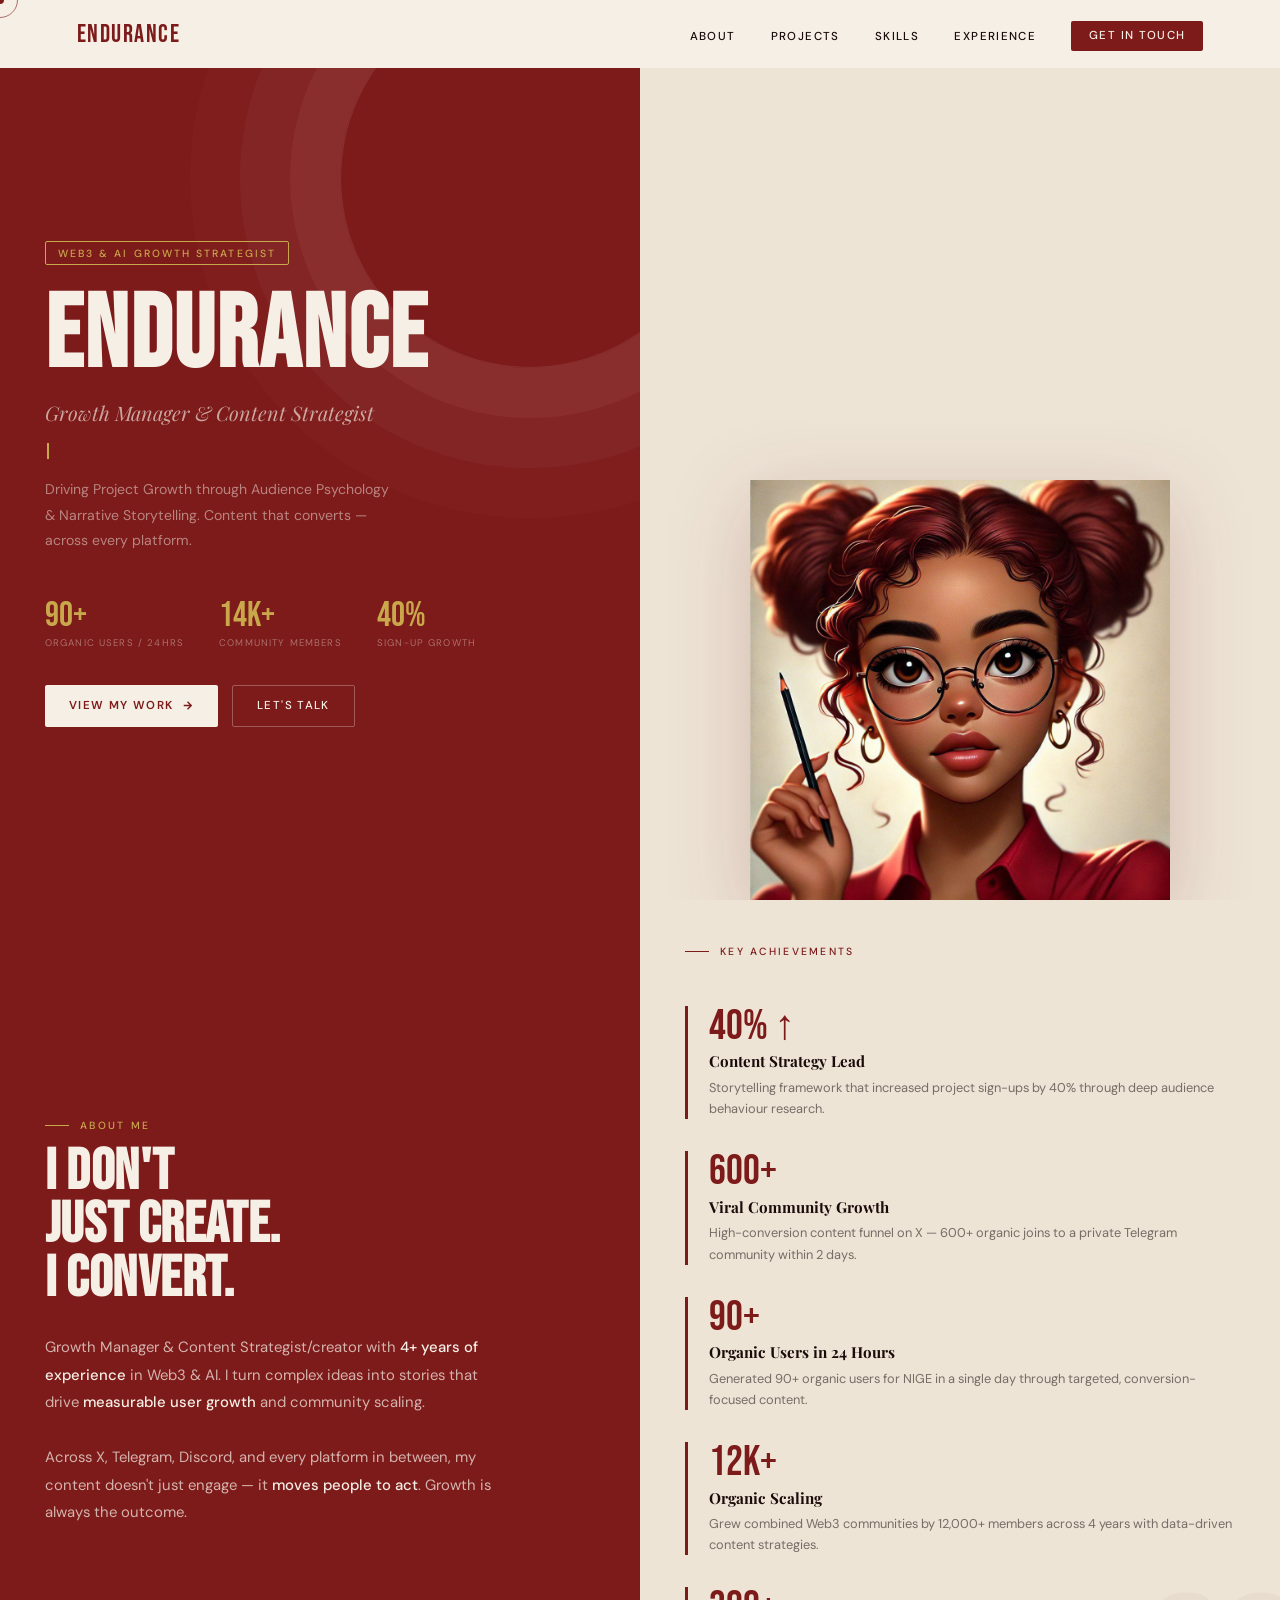
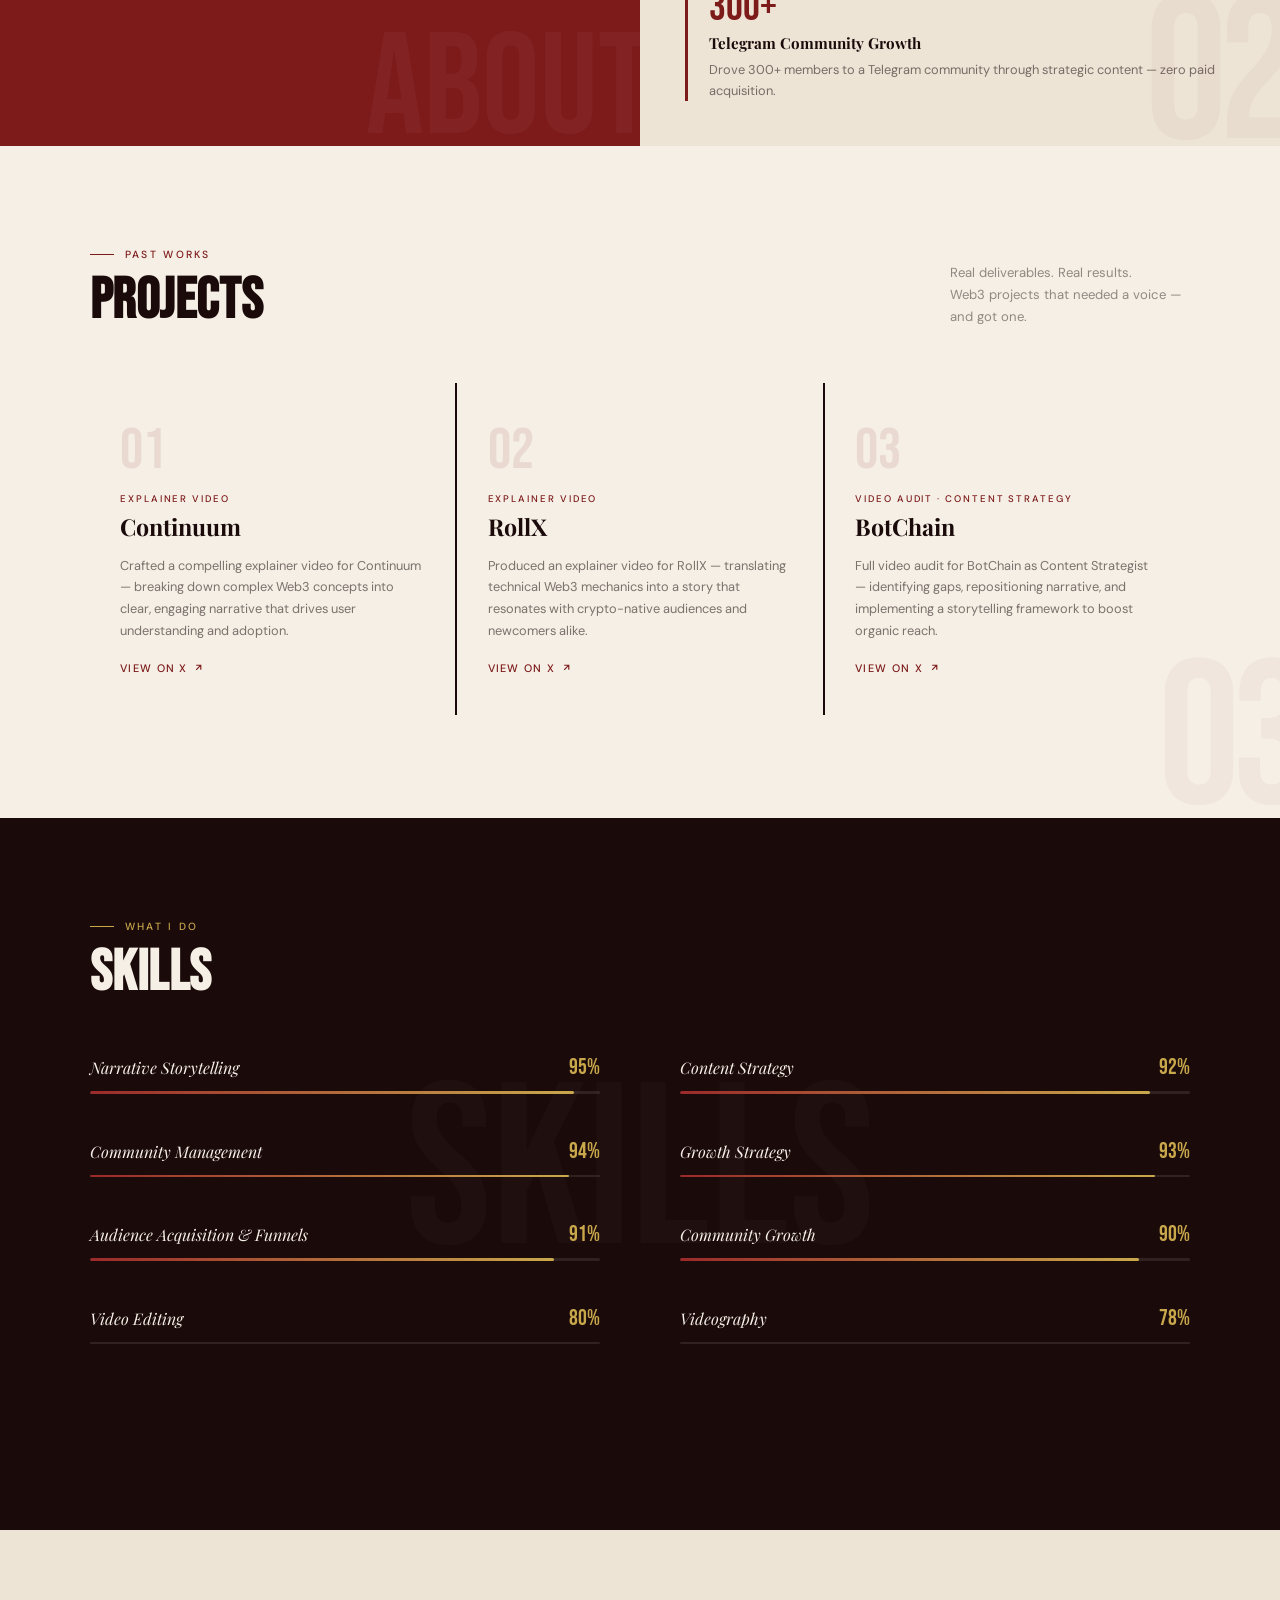
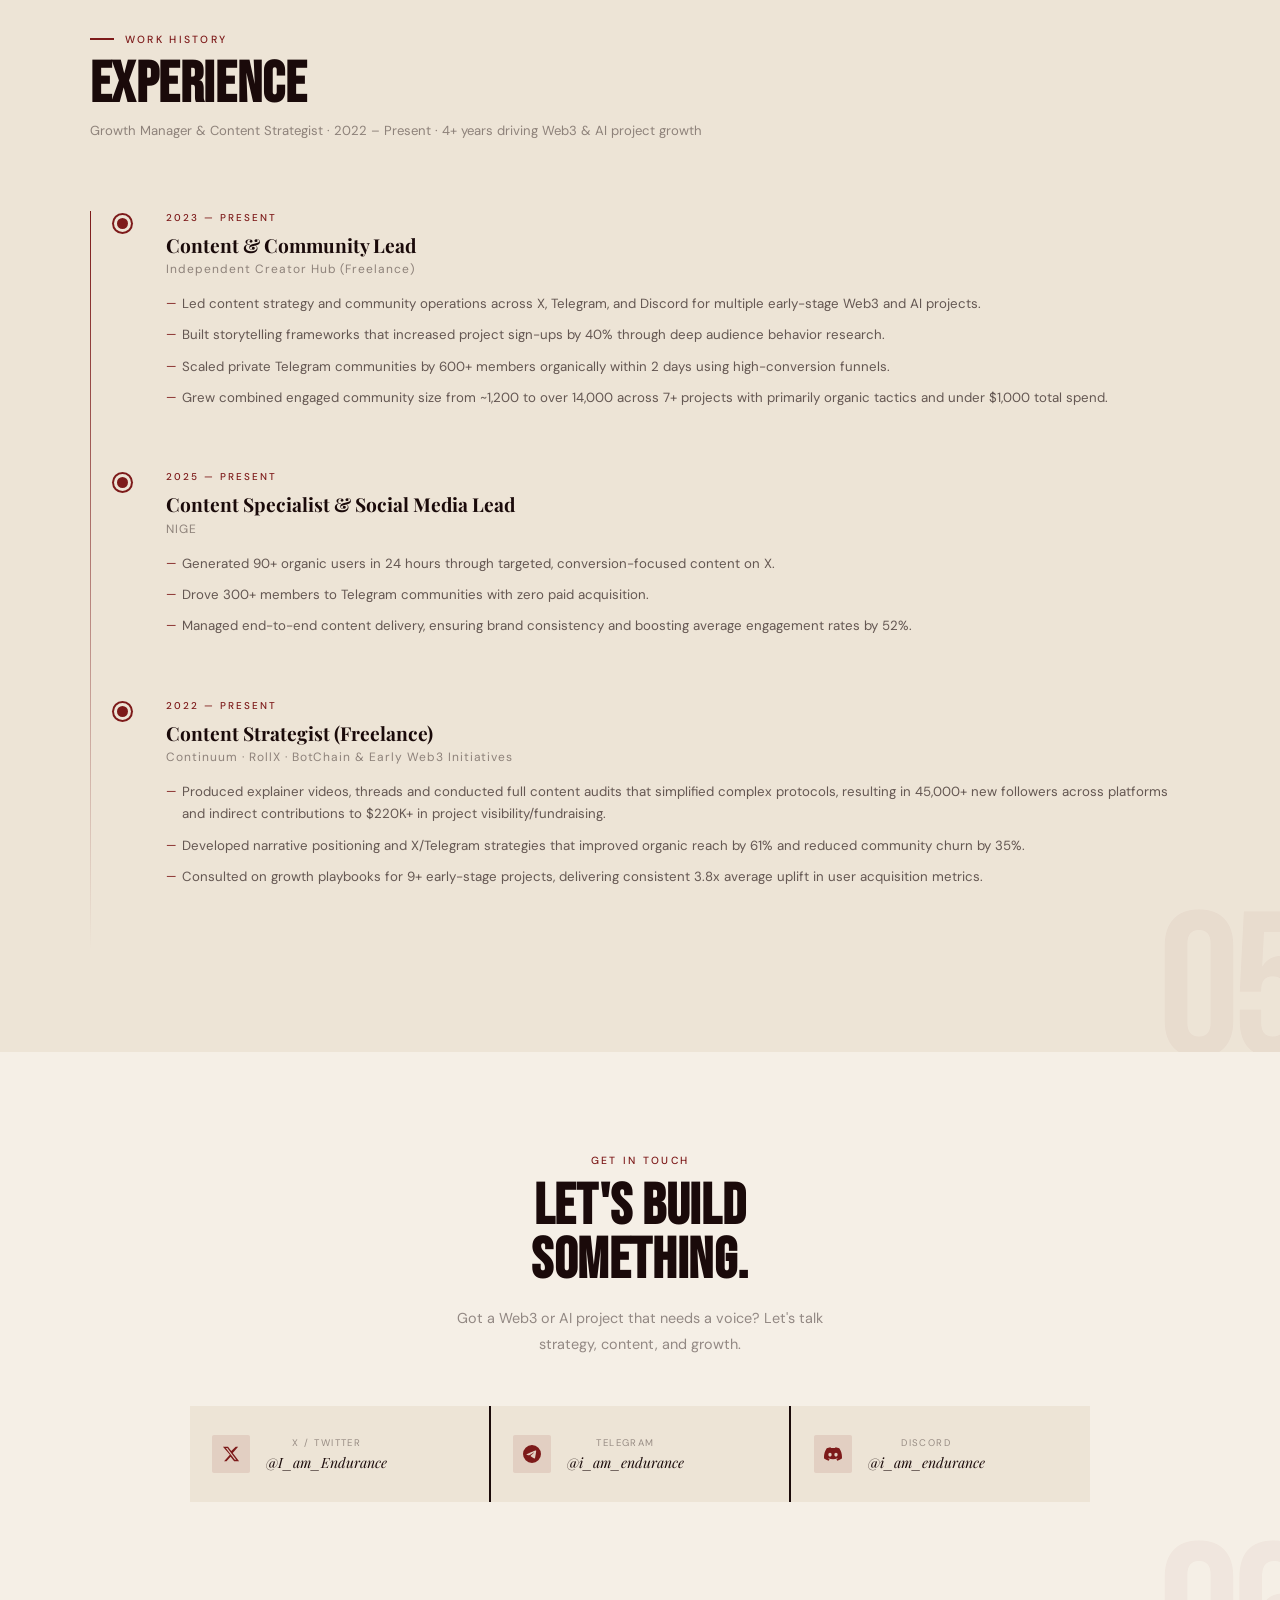
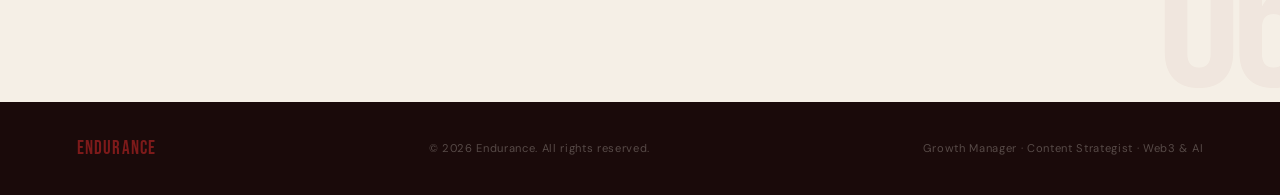
==== commit 05152449: "Add files via upload" ====
--- a/index.html
+++ b/index.html
@@ -3,7 +3,7 @@
 <head>
 <meta charset="UTF-8"/>
 <meta name="viewport" content="width=device-width, initial-scale=1.0"/>
-<title>Endurance — Content Creator & Strategist</title>
+<title>Endurance — Growth Manager & Content Strategist</title>
 <link rel="preconnect" href="https://fonts.googleapis.com"/>
 <link rel="preconnect" href="https://fonts.gstatic.com" crossorigin/>
 <link href="https://fonts.googleapis.com/css2?family=Bebas+Neue&family=Playfair+Display:ital,wght@0,700;0,900;1,700&family=DM+Sans:opsz,wght@9..40,300;9..40,400;9..40,500&display=swap" rel="stylesheet"/>
@@ -27,10 +27,87 @@
 /* ===================== RESET ===================== */
 *, *::before, *::after { box-sizing: border-box; margin: 0; padding: 0; }
 html { scroll-behavior: smooth; }
-body { font-family: var(--bod); background: var(--cream); color: var(--ink); overflow-x: hidden; }
+body { font-family: var(--bod); background: var(--cream); color: var(--ink); overflow-x: hidden; cursor: none; }
 a    { text-decoration: none; color: inherit; }
 ul   { list-style: none; }
 img  { display: block; max-width: 100%; }
+
+/* ===================== CUSTOM CURSOR ===================== */
+.cursor-dot {
+  width: 8px; height: 8px;
+  background: var(--brick);
+  border-radius: 50%;
+  position: fixed; top: 0; left: 0;
+  pointer-events: none; z-index: 9999;
+  transform: translate(-50%, -50%);
+  transition: transform 0.1s, width 0.3s var(--ease), height 0.3s var(--ease), background 0.3s;
+}
+.cursor-ring {
+  width: 36px; height: 36px;
+  border: 1.5px solid var(--brick);
+  border-radius: 50%;
+  position: fixed; top: 0; left: 0;
+  pointer-events: none; z-index: 9998;
+  transform: translate(-50%, -50%);
+  transition: transform 0.12s var(--ease), width 0.4s var(--ease), height 0.4s var(--ease), opacity 0.3s, border-color 0.3s;
+  opacity: 0.6;
+}
+.cursor-dot.expand  { width: 12px; height: 12px; background: var(--gold); }
+.cursor-ring.expand { width: 60px; height: 60px; border-color: var(--gold); opacity: 0.4; }
+
+/* ===================== SCROLL PROGRESS BAR ===================== */
+#progress-bar {
+  position: fixed; top: 0; left: 0;
+  height: 3px; width: 0%;
+  background: linear-gradient(90deg, var(--brick), var(--gold));
+  z-index: 1000;
+  transition: width 0.1s linear;
+  box-shadow: 0 0 8px rgba(201,168,76,0.4);
+}
+
+/* ===================== PAGE INTRO OVERLAY ===================== */
+#intro-overlay {
+  position: fixed; inset: 0;
+  background: var(--brick);
+  z-index: 9000;
+  display: flex; align-items: center; justify-content: center;
+  flex-direction: column;
+  animation: overlayOut 0.8s var(--ease) 2s forwards;
+}
+#intro-overlay .intro-name {
+  font-family: var(--dsp);
+  font-size: clamp(4rem, 14vw, 12rem);
+  color: var(--cream);
+  letter-spacing: .04em;
+  text-align: center;
+  animation: introNameIn 0.9s var(--ease) 0.2s both;
+}
+#intro-overlay .intro-sub {
+  font-family: var(--ser); font-style: italic;
+  font-size: clamp(0.9rem, 2vw, 1.4rem);
+  color: rgba(245,239,230,0.5);
+  letter-spacing: .2em; text-transform: uppercase;
+  text-align: center;
+  padding: 0 1.5rem;
+  animation: introNameIn 0.9s var(--ease) 0.5s both;
+}
+#intro-overlay .intro-line {
+  width: 0; height: 1.5px;
+  background: var(--gold);
+  margin: 1.2rem auto 1rem;
+  animation: introLine 0.8s var(--ease) 0.9s forwards;
+}
+@keyframes introNameIn {
+  from { opacity: 0; transform: translateY(30px); }
+  to   { opacity: 1; transform: translateY(0); }
+}
+@keyframes introLine {
+  to { width: 180px; }
+}
+@keyframes overlayOut {
+  0%   { clip-path: inset(0 0 0 0); }
+  100% { clip-path: inset(0 0 100% 0); pointer-events: none; }
+}
 
 /* ===================== NAV ===================== */
 nav {
@@ -76,7 +153,7 @@
 .nav-cta::after { display: none !important; }
 
 /* hamburger */
-.ham { display: none; flex-direction: column; gap: 5px; cursor: pointer; padding: 4px; background: none; border: none; }
+.ham { display: none; flex-direction: column; gap: 5px; cursor: none; padding: 4px; background: none; border: none; }
 .ham span { display: block; width: 24px; height: 2px; background: var(--brick); border-radius: 1px; transition: transform .3s, opacity .3s; }
 .ham.open span:nth-child(1) { transform: translateY(7px) rotate(45deg); }
 .ham.open span:nth-child(2) { opacity: 0; }
@@ -106,7 +183,6 @@
   display: flex; flex-direction: column; justify-content: center;
   padding: 6% 7%; position: relative; overflow: hidden;
 }
-/* concentric circles deco */
 .hero-left::before {
   content: ''; position: absolute; top: -80px; right: -80px;
   width: 380px; height: 380px; border-radius: 50%;
@@ -124,30 +200,51 @@
   color: var(--gold); border: 1px solid var(--gold);
   padding: .28rem .75rem; border-radius: 2px;
   margin-bottom: 1.6rem; width: fit-content;
-  animation: up .7s var(--ease) .1s both;
+  animation: up .7s var(--ease) 2.3s both;
 }
 .hero-name {
   font-family: var(--dsp);
   font-size: clamp(4rem, 8vw, 8.5rem);
   line-height: .9; color: var(--cream);
   letter-spacing: .02em;
-  animation: up .8s var(--ease) .25s both;
+  animation: up .8s var(--ease) 2.45s both;
 }
 .hero-sub {
   font-family: var(--ser); font-style: italic;
   font-size: clamp(.9rem, 1.6vw, 1.25rem);
   color: rgba(245,239,230,.65);
-  margin: 1rem 0 1.6rem;
-  animation: up .8s var(--ease) .4s both;
-}
+  margin: 1rem 0 .6rem;
+  animation: up .8s var(--ease) 2.6s both;
+}
+
+/* ===================== TYPED TEXT ===================== */
+.typed-wrap {
+  min-height: 1.6rem; margin-bottom: 1rem;
+  animation: up .8s var(--ease) 2.7s both;
+}
+.typed-text {
+  font-family: var(--ser); font-style: italic;
+  font-size: clamp(.85rem, 1.4vw, 1.1rem);
+  color: var(--gold);
+}
+.typed-cursor {
+  display: inline-block;
+  width: 2px; height: 1em;
+  background: var(--gold);
+  margin-left: 2px;
+  vertical-align: middle;
+  animation: blink 0.8s step-end infinite;
+}
+@keyframes blink { 50% { opacity: 0; } }
+
 .hero-tagline {
   font-size: .88rem; line-height: 1.8;
   color: rgba(245,239,230,.5); max-width: 360px;
-  animation: up .8s var(--ease) .55s both;
+  animation: up .8s var(--ease) 2.75s both;
 }
 .stats {
   display: flex; gap: 2.2rem; margin-top: 2.8rem; flex-wrap: wrap;
-  animation: up .8s var(--ease) .7s both;
+  animation: up .8s var(--ease) 2.9s both;
 }
 .stat span:first-child {
   font-family: var(--dsp); font-size: 2.2rem;
@@ -159,24 +256,28 @@
 }
 .hero-btns {
   display: flex; gap: .9rem; margin-top: 2.2rem; flex-wrap: wrap;
-  animation: up .8s var(--ease) .85s both;
-}
+  animation: up .8s var(--ease) 3.05s both;
+}
+
+/* ===================== MAGNETIC BUTTONS ===================== */
 .btn-solid {
   display: inline-flex; align-items: center; gap: .45rem;
   background: var(--cream); color: var(--brick);
   font-size: .72rem; font-weight: 600;
   letter-spacing: .12em; text-transform: uppercase;
   padding: .78rem 1.5rem; border-radius: 2px;
-  transition: background .3s, transform .2s;
-}
-.btn-solid:hover { background: var(--cream-dk); transform: translateY(-2px); }
+  transition: background .3s, transform 0.2s var(--ease), box-shadow 0.3s;
+  will-change: transform;
+}
+.btn-solid:hover { background: var(--cream-dk); box-shadow: 0 8px 24px rgba(0,0,0,0.2); }
 .btn-ghost {
   display: inline-flex; align-items: center; gap: .45rem;
   border: 1.5px solid rgba(245,239,230,.3); color: var(--cream);
   font-size: .72rem; font-weight: 500;
   letter-spacing: .12em; text-transform: uppercase;
   padding: .78rem 1.5rem; border-radius: 2px;
-  transition: border-color .3s;
+  transition: border-color .3s, transform 0.2s var(--ease);
+  will-change: transform;
 }
 .btn-ghost:hover { border-color: var(--cream); }
 
@@ -199,16 +300,17 @@
   object-fit: cover; object-position: top;
   position: relative; z-index: 2;
   filter: drop-shadow(0 20px 40px rgba(125,26,26,.22));
-  animation: up 1s var(--ease) .3s both;
-}
-/* fallback avatar when image path can't load */
+  animation: up 1s var(--ease) 2.5s both;
+  transition: transform 0.6s var(--ease);
+  will-change: transform;
+}
 .hero-avatar {
   width: 60%; max-width: 300px; height: 420px;
   background: linear-gradient(155deg, var(--brick-md) 0%, var(--brick-dk) 100%);
   border-radius: 50% 50% 0 0;
   display: flex; align-items: center; justify-content: center;
   position: relative; z-index: 2;
-  animation: up 1s var(--ease) .3s both;
+  animation: up 1s var(--ease) 2.5s both;
 }
 .hero-avatar span {
   font-family: var(--dsp); font-size: 9rem;
@@ -233,6 +335,21 @@
   line-height: .93; letter-spacing: .01em;
 }
 
+/* Section number markers */
+.sec-num {
+  position: absolute;
+  font-family: var(--dsp);
+  font-size: clamp(8rem, 16vw, 18rem);
+  color: rgba(125,26,26,.04);
+  pointer-events: none; line-height: 1;
+  right: -2%; bottom: -4%;
+  letter-spacing: -.04em;
+  user-select: none;
+}
+.sec-num-light {
+  color: rgba(255,255,255,.03);
+}
+
 /* scroll reveal */
 .sr {
   opacity: 0; transform: translateY(32px);
@@ -241,7 +358,7 @@
 .sr.in { opacity: 1; transform: translateY(0); }
 
 /* ===================== ABOUT ===================== */
-#about { display: grid; grid-template-columns: 1fr 1fr; }
+#about { display: grid; grid-template-columns: 1fr 1fr; position: relative; }
 
 .about-l {
   background: var(--brick);
@@ -267,6 +384,7 @@
   background: var(--cream-dk);
   padding: 7% 7%;
   display: flex; flex-direction: column; justify-content: center; gap: 2rem;
+  position: relative; overflow: hidden;
 }
 .about-r .sec-label { margin-bottom: 1rem; }
 
@@ -289,7 +407,7 @@
 }
 
 /* ===================== PROJECTS ===================== */
-#projects { padding: 8% 7%; background: var(--cream); }
+#projects { padding: 8% 7%; background: var(--cream); position: relative; overflow: hidden; }
 
 .proj-hd {
   display: flex; justify-content: space-between;
@@ -304,10 +422,15 @@
   display: grid; grid-template-columns: repeat(3, 1fr);
   gap: 2px; background: var(--ink);
 }
+
+/* ===================== 3D TILT CARDS ===================== */
 .proj-card {
   background: var(--cream);
   padding: 2.4rem 1.9rem;
-  position: relative; overflow: hidden; cursor: pointer;
+  position: relative; overflow: hidden;
+  cursor: none;
+  transform-style: preserve-3d;
+  transition: transform 0.1s ease, box-shadow 0.3s;
 }
 .proj-card::before {
   content: ''; position: absolute; inset: 0;
@@ -317,6 +440,7 @@
   z-index: 0;
 }
 .proj-card:hover::before { transform: translateY(0); }
+.proj-card:hover { box-shadow: 0 20px 60px rgba(125,26,26,0.3); }
 .proj-card > * { position: relative; z-index: 1; }
 
 .proj-n {
@@ -358,20 +482,6 @@
 }
 .proj-card:hover .proj-link { color: var(--gold); }
 
-.see-more {
-  display: flex; justify-content: center; margin-top: 3rem;
-}
-.see-more a {
-  display: inline-flex; align-items: center; gap: .55rem;
-  font-size: .74rem; font-weight: 500;
-  letter-spacing: .16em; text-transform: uppercase;
-  color: var(--brick);
-  border-bottom: 1.5px solid var(--brick);
-  padding-bottom: .3rem;
-  transition: gap .3s var(--ease), color .3s;
-}
-.see-more a:hover { gap: 1.1rem; color: var(--brick-dk); }
-
 /* ===================== SKILLS ===================== */
 #skills {
   background: var(--ink); padding: 8% 7%;
@@ -413,7 +523,7 @@
 }
 
 /* ===================== EXPERIENCE ===================== */
-#experience { padding: 8% 7%; background: var(--cream-dk); }
+#experience { padding: 8% 7%; background: var(--cream-dk); position: relative; overflow: hidden; }
 .exp-hd { margin-bottom: 4.5rem; }
 
 .timeline { position: relative; padding-left: 2rem; }
@@ -429,82 +539,95 @@
   content: ''; position: absolute;
   left: -5px; top: 7px;
   width: 11px; height: 11px; border-radius: 50%;
-  background: var(--brick); border: 2.5px solid var(--cream-dk);
-  transition: transform .3s, background .3s;
-}
-.exp-item:hover::before { transform: scale(1.5); background: var(--gold); }
-
+  background: var(--brick);
+  box-shadow: 0 0 0 3px var(--cream-dk), 0 0 0 5px var(--brick);
+  transition: box-shadow 0.3s var(--ease);
+}
+.exp-item:hover::before {
+  box-shadow: 0 0 0 3px var(--cream-dk), 0 0 0 5px var(--gold);
+}
 .exp-yr {
-  font-family: var(--dsp); font-size: .85rem;
-  letter-spacing: .12em; color: var(--brick); margin-bottom: .4rem;
+  font-size: .62rem; letter-spacing: .2em; text-transform: uppercase;
+  color: var(--brick); font-weight: 500; margin-bottom: .5rem;
 }
 .exp-role {
   font-family: var(--ser); font-weight: 700;
-  font-size: 1.45rem; color: var(--ink); margin-bottom: .2rem;
+  font-size: 1.2rem; color: var(--ink); margin-bottom: .2rem;
 }
 .exp-co {
-  font-size: .72rem; letter-spacing: .1em; text-transform: uppercase;
-  color: var(--brick); font-weight: 500; margin-bottom: 1rem;
-}
+  font-size: .75rem; color: rgba(26,10,10,.45);
+  letter-spacing: .08em; margin-bottom: 1rem;
+}
+.exp-list { display: flex; flex-direction: column; gap: .55rem; }
 .exp-list li {
-  font-size: .87rem; line-height: 1.75;
-  color: rgba(26,10,10,.58);
-  padding-left: 1.1rem; position: relative; margin-bottom: .4rem;
+  font-size: .83rem; line-height: 1.7;
+  color: rgba(26,10,10,.65);
+  padding-left: 1rem; position: relative;
 }
 .exp-list li::before {
-  content: '→'; position: absolute; left: 0;
-  color: var(--brick); font-size: .72rem;
+  content: '—'; position: absolute; left: 0;
+  color: var(--brick); font-size: .75rem;
 }
 
 /* ===================== CONTACT ===================== */
 #contact {
-  background: var(--brick); padding: 8% 7%;
+  padding: 8% 7%;
+  background: var(--cream);
   position: relative; overflow: hidden;
-}
-#contact::before {
-  content: "LET'S TALK"; position: absolute;
-  bottom: -50px; right: -20px;
-  font-family: var(--dsp); font-size: 11vw;
-  color: rgba(245,239,230,.04); pointer-events: none; white-space: nowrap;
-}
-#contact .sec-label { color: var(--gold); }
-#contact .sec-label::before { background: var(--gold); }
-#contact .sec-title { color: var(--cream); margin-bottom: 1rem; }
-
+  text-align: center;
+}
+#contact .sec-label { justify-content: center; }
+#contact .sec-label::before { display: none; }
 .contact-sub {
-  font-size: .92rem; line-height: 1.75;
-  color: rgba(245,239,230,.55);
-  max-width: 440px; margin-bottom: 3.2rem;
+  font-size: .9rem; line-height: 1.8;
+  color: rgba(26,10,10,.45); max-width: 420px;
+  margin: 1.2rem auto 3rem;
 }
 .contact-grid {
-  display: grid; grid-template-columns: 1fr 1fr;
-  gap: 2px; background: rgba(245,239,230,.15); max-width: 700px;
+  display: grid; grid-template-columns: repeat(3, 1fr);
+  gap: 2px; background: var(--ink);
+  max-width: 900px; margin: 0 auto;
 }
 .c-card {
-  background: var(--brick);
-  padding: 1.7rem 1.9rem;
-  display: flex; align-items: center; gap: 1.1rem;
+  background: var(--cream-dk);
+  padding: 1.8rem 1.4rem;
+  display: flex; align-items: center; gap: 1rem;
+  transition: background .3s, transform .3s var(--ease);
+  cursor: none;
+}
+.c-card:hover { background: var(--brick); transform: translateY(-3px); }
+.c-ico {
+  width: 38px; height: 38px; flex-shrink: 0;
+  background: rgba(125,26,26,.1);
+  border-radius: 2px;
+  display: flex; align-items: center; justify-content: center;
   transition: background .3s;
 }
-.c-card:hover { background: var(--brick-dk); }
-.c-ico {
-  width: 40px; height: 40px; border-radius: 50%;
-  border: 1.5px solid rgba(245,239,230,.22);
-  display: flex; align-items: center; justify-content: center; flex-shrink: 0;
-}
-.c-ico svg { width: 15px; height: 15px; fill: var(--cream); }
+.c-ico svg { width: 18px; height: 18px; fill: var(--brick); transition: fill .3s; }
+.c-card:hover .c-ico { background: rgba(245,239,230,.15); }
+.c-card:hover .c-ico svg { fill: var(--cream); }
 .c-plat {
-  font-size: .58rem; letter-spacing: .18em; text-transform: uppercase;
-  color: var(--gold); font-weight: 500; display: block;
+  display: block; font-size: .6rem; letter-spacing: .15em;
+  text-transform: uppercase; color: rgba(26,10,10,.4);
+  margin-bottom: .2rem; transition: color .3s;
 }
 .c-handle {
-  font-family: var(--ser); font-style: italic;
-  font-size: .92rem; color: var(--cream); display: block; margin-top: .15rem;
+  display: block; font-family: var(--ser); font-style: italic;
+  font-size: .88rem; color: var(--ink); transition: color .3s;
+}
+.c-card:hover .c-plat { color: rgba(245,239,230,.5); }
+.c-card:hover .c-handle { color: var(--cream); }
+
+/* row of 2 for last items */
+.contact-row2 {
+  display: grid; grid-template-columns: repeat(2,1fr);
+  gap: 2px; background: var(--ink);
+  max-width: 600px; margin: 2px auto 0;
 }
 
 /* ===================== FOOTER ===================== */
 footer {
-  background: var(--ink); padding: 1.8rem 7%;
+  background: var(--ink); padding: 2.2rem 6%;
   display: flex; justify-content: space-between;
   align-items: center; flex-wrap: wrap; gap: .8rem;
 }
@@ -534,20 +657,37 @@
   .proj-grid { grid-template-columns: 1fr; gap: 2px; }
   .skills-grid { grid-template-columns: 1fr; gap: 2rem; }
   .contact-grid { grid-template-columns: 1fr; }
+  .contact-row2 { grid-template-columns: 1fr; max-width: 100%; }
 
   .nav-links { display: none; }
   .ham { display: flex; }
+
+  body { cursor: auto; }
+  .cursor-dot, .cursor-ring { display: none; }
 }
 @media (max-width: 520px) {
   .stats { gap: 1.4rem; }
   .hero-btns { flex-direction: column; }
   .proj-hd { flex-direction: column; }
   #projects, #skills, #experience, #contact { padding: 14% 6%; }
-  .contact-grid { grid-template-columns: 1fr; }
 }
 </style>
 </head>
 <body>
+
+<!-- CURSOR -->
+<div class="cursor-dot" id="cursorDot"></div>
+<div class="cursor-ring" id="cursorRing"></div>
+
+<!-- SCROLL PROGRESS -->
+<div id="progress-bar"></div>
+
+<!-- INTRO OVERLAY -->
+<div id="intro-overlay">
+  <div class="intro-name">ENDURANCE</div>
+  <div class="intro-line"></div>
+  <div class="intro-sub">Growth Manager · Content Strategist</div>
+</div>
 
 <!-- =================== NAV =================== -->
 <nav id="nav">
@@ -575,9 +715,15 @@
 <!-- =================== HERO =================== -->
 <section id="hero">
   <div class="hero-left">
-    <span class="hero-tag">Web3 Content Creator</span>
-    <h1 class="hero-name">ENDUR<br>ANCE</h1>
-    <p class="hero-sub">Content Creator &amp; Strategist</p>
+    <span class="hero-tag">Web3 & AI Growth Strategist</span>
+    <h1 class="hero-name">ENDURANCE</h1>
+    <p class="hero-sub">Growth Manager & Content Strategist</p>
+
+    <!-- TYPED TEXT -->
+    <div class="typed-wrap">
+      <span class="typed-text" id="typedText"></span><span class="typed-cursor"></span>
+    </div>
+
     <p class="hero-tagline">
       Driving Project Growth through Audience Psychology<br>
       &amp; Narrative Storytelling. Content that converts —<br>
@@ -585,34 +731,33 @@
     </p>
     <div class="stats">
       <div class="stat">
-        <span>90+</span>
+        <span class="counter" data-target="90" data-suffix="+">0</span>
         <span>Organic Users / 24hrs</span>
       </div>
       <div class="stat">
-        <span>600+</span>
+        <span class="counter" data-target="14000" data-suffix="+" data-format="k">0</span>
         <span>Community Members</span>
       </div>
       <div class="stat">
-        <span>40%</span>
+        <span class="counter" data-target="40" data-suffix="%">0</span>
         <span>Sign-up Growth</span>
       </div>
     </div>
     <div class="hero-btns">
-      <a href="#projects" class="btn-solid">
+      <a href="#projects" class="btn-solid magnetic">
         View My Work
         <svg width="13" height="13" viewBox="0 0 24 24" fill="none" stroke="currentColor" stroke-width="2.5"><path d="M5 12h14M12 5l7 7-7 7"/></svg>
       </a>
-      <a href="#contact" class="btn-ghost">Let's Talk</a>
+      <a href="#contact" class="btn-ghost magnetic">Let's Talk</a>
     </div>
   </div>
 
-  <div class="hero-right">
+  <div class="hero-right" id="heroRight">
     <span class="hero-bg-word">WEB3</span>
-    <!-- Replace the src below with your actual image path e.g. src="endurance.jpg" -->
     <img
       id="heroImg"
       src="endurance.jpeg"
-      alt="Endurance — Content Creator & Strategist"
+      alt="Endurance — Growth Manager & Content Strategist"
       class="hero-photo"
       onerror="this.style.display='none';document.getElementById('heroFb').style.display='flex';"
     />
@@ -628,10 +773,8 @@
     <div class="sec-label">About Me</div>
     <h2 class="sec-title">I Don't<br>Just Create.<br>I Convert.</h2>
     <p class="about-body">
-      Strategic Content Creator with a deep passion for
-      <strong>audience psychology</strong> and storytelling.
-      I don't just create content — I study how people interact
-      with it to drive <strong>measurable growth</strong>.
+      Growth Manager &amp; Content Strategist/creator with <strong>4+ years of experience</strong> in Web3 &amp; AI.
+      I turn complex ideas into stories that drive <strong>measurable user growth</strong> and community scaling.
       <br><br>
       Across X, Telegram, Discord, and every platform in between,
       my content doesn't just engage — it
@@ -662,10 +805,18 @@
     </div>
 
     <div class="ach sr">
+      <div class="ach-num">12K+</div>
+      <div class="ach-t">Organic Scaling</div>
+      <div class="ach-d">Grew combined Web3 communities by 12,000+ members across 4 years with data-driven content strategies.</div>
+    </div>
+
+    <div class="ach sr">
       <div class="ach-num">300+</div>
       <div class="ach-t">Telegram Community Growth</div>
       <div class="ach-d">Drove 300+ members to a Telegram community through strategic content — zero paid acquisition.</div>
     </div>
+
+    <span class="sec-num">02</span>
   </div>
 </section>
 
@@ -680,7 +831,7 @@
   </div>
 
   <div class="proj-grid">
-    <div class="proj-card sr">
+    <div class="proj-card sr tilt-card">
       <div class="proj-n">01</div>
       <div class="proj-type">Explainer Video</div>
       <div class="proj-name">Continuum</div>
@@ -691,7 +842,7 @@
       </a>
     </div>
 
-    <div class="proj-card sr">
+    <div class="proj-card sr tilt-card">
       <div class="proj-n">02</div>
       <div class="proj-type">Explainer Video</div>
       <div class="proj-name">RollX</div>
@@ -702,7 +853,7 @@
       </a>
     </div>
 
-    <div class="proj-card sr">
+    <div class="proj-card sr tilt-card">
       <div class="proj-n">03</div>
       <div class="proj-type">Video Audit · Content Strategy</div>
       <div class="proj-name">BotChain</div>
@@ -714,12 +865,7 @@
     </div>
   </div>
 
-  <div class="see-more sr">
-    <a href="https://t.me/+CQ0cNJZwTbFjMmJk" target="_blank" rel="noopener">
-      See More of My Work
-      <svg width="13" height="13" viewBox="0 0 24 24" fill="none" stroke="currentColor" stroke-width="2"><path d="M5 12h14M12 5l7 7-7 7"/></svg>
-    </a>
-  </div>
+  <span class="sec-num">03</span>
 </section>
 
 <!-- =================== SKILLS =================== -->
@@ -744,6 +890,27 @@
     </div>
     <div class="skill sr">
       <div class="skill-row">
+        <span class="skill-name">Community Management</span>
+        <span class="skill-pct">94%</span>
+      </div>
+      <div class="skill-bar"><div class="skill-fill" data-w="94"></div></div>
+    </div>
+    <div class="skill sr">
+      <div class="skill-row">
+        <span class="skill-name">Growth Strategy</span>
+        <span class="skill-pct">93%</span>
+      </div>
+      <div class="skill-bar"><div class="skill-fill" data-w="93"></div></div>
+    </div>
+    <div class="skill sr">
+      <div class="skill-row">
+        <span class="skill-name">Audience Acquisition & Funnels</span>
+        <span class="skill-pct">91%</span>
+      </div>
+      <div class="skill-bar"><div class="skill-fill" data-w="91"></div></div>
+    </div>
+    <div class="skill sr">
+      <div class="skill-row">
         <span class="skill-name">Community Growth</span>
         <span class="skill-pct">90%</span>
       </div>
@@ -778,50 +945,53 @@
   <div class="exp-hd sr">
     <div class="sec-label">Work History</div>
     <h2 class="sec-title">Experience</h2>
+    <p style="font-size:.82rem;color:rgba(26,10,10,.45);margin-top:.6rem;">Growth Manager & Content Strategist · 2022 – Present · 4+ years driving Web3 & AI project growth</p>
   </div>
 
   <div class="timeline">
     <div class="exp-item sr">
+      <div class="exp-yr">2023 — Present</div>
+      <div class="exp-role">Content & Community Lead</div>
+      <div class="exp-co">Independent Creator Hub (Freelance)</div>
+      <ul class="exp-list">
+        <li>Led content strategy and community operations across X, Telegram, and Discord for multiple early-stage Web3 and AI projects.</li>
+        <li>Built storytelling frameworks that increased project sign-ups by 40% through deep audience behavior research.</li>
+        <li>Scaled private Telegram communities by 600+ members organically within 2 days using high-conversion funnels.</li>
+        <li>Grew combined engaged community size from ~1,200 to over 14,000 across 7+ projects with primarily organic tactics and under $1,000 total spend.</li>
+      </ul>
+    </div>
+
+    <div class="exp-item sr">
       <div class="exp-yr">2025 — Present</div>
-      <div class="exp-role">Content &amp; Community Lead</div>
-      <div class="exp-co">Independent Creator Hub</div>
-      <ul class="exp-list">
-        <li>Led content strategy across X and Telegram for multiple Web3 projects simultaneously.</li>
-        <li>Built storytelling frameworks that increased project sign-ups by 40%.</li>
-        <li>Grew private Telegram communities by 600+ members organically within 2 days.</li>
-      </ul>
-    </div>
-
-    <div class="exp-item sr">
-      <div class="exp-yr">2025</div>
-      <div class="exp-role">Content Specialist &amp; Influencer</div>
+      <div class="exp-role">Content Specialist & Social Media Lead</div>
       <div class="exp-co">NIGE</div>
       <ul class="exp-list">
-        <li>Generated 90+ organic users within 24 hours through conversion-focused content.</li>
-        <li>Drove 300+ members to a Telegram community — zero paid spend.</li>
-        <li>Managed end-to-end content delivery ensuring brand consistency across all platforms.</li>
-        <li>Produced and distributed high-impact content for brand awareness and user acquisition.</li>
+        <li>Generated 90+ organic users in 24 hours through targeted, conversion-focused content on X.</li>
+        <li>Drove 300+ members to Telegram communities with zero paid acquisition.</li>
+        <li>Managed end-to-end content delivery, ensuring brand consistency and boosting average engagement rates by 52%.</li>
       </ul>
     </div>
 
     <div class="exp-item sr">
-      <div class="exp-yr">2025</div>
+      <div class="exp-yr">2022 — Present</div>
       <div class="exp-role">Content Strategist (Freelance)</div>
-      <div class="exp-co">Continuum · RollX · BotChain</div>
+      <div class="exp-co">Continuum · RollX · BotChain & Early Web3 Initiatives</div>
       <ul class="exp-list">
-        <li>Produced explainer videos for Continuum and RollX — simplifying complex Web3 protocols for mass audiences.</li>
-        <li>Conducted a full video audit for BotChain, repositioning brand narrative to boost organic reach.</li>
-        <li>Consulted for multiple early-stage projects on X presence and storytelling frameworks.</li>
+        <li>Produced explainer videos, threads and conducted full content audits that simplified complex protocols, resulting in 45,000+ new followers across platforms and indirect contributions to $220K+ in project visibility/fundraising.</li>
+        <li>Developed narrative positioning and X/Telegram strategies that improved organic reach by 61% and reduced community churn by 35%.</li>
+        <li>Consulted on growth playbooks for 9+ early-stage projects, delivering consistent 3.8x average uplift in user acquisition metrics.</li>
       </ul>
     </div>
   </div>
+
+  <span class="sec-num">05</span>
 </section>
 
 <!-- =================== CONTACT =================== -->
 <section id="contact">
   <div class="sec-label sr">Get In Touch</div>
   <h2 class="sec-title sr">Let's Build<br>Something.</h2>
-  <p class="contact-sub sr">Got a Web3 project that needs a voice? Let's talk strategy, content, and growth.</p>
+  <p class="contact-sub sr">Got a Web3 or AI project that needs a voice? Let's talk strategy, content, and growth.</p>
 
   <div class="contact-grid sr">
     <a href="https://x.com/i_am_Endurance" target="_blank" rel="noopener" class="c-card">
@@ -853,13 +1023,15 @@
         <span class="c-handle">@i_am_endurance</span>
       </div>
     </a>
-
+  </div>
+
+  <div class="contact-row2 sr">
     <a href="mailto:oluwapelumit47@gmail.com" class="c-card">
       <div class="c-ico">
         <svg viewBox="0 0 24 24"><path d="M20 4H4c-1.1 0-2 .9-2 2v12c0 1.1.9 2 2 2h16c1.1 0 2-.9 2-2V6c0-1.1-.9-2-2-2zm0 4-8 5-8-5V6l8 5 8-5v2z"/></svg>
       </div>
       <div>
-        <span class="c-plat">Email</span>
+        <span class="c-plat">Personal Email</span>
         <span class="c-handle">oluwapelumit47@gmail.com</span>
       </div>
     </a>
@@ -868,71 +1040,223 @@
         <svg viewBox="0 0 24 24"><path d="M20 4H4c-1.1 0-2 .9-2 2v12c0 1.1.9 2 2 2h16c1.1 0 2-.9 2-2V6c0-1.1-.9-2-2-2zm0 4-8 5-8-5V6l8 5 8-5v2z"/></svg>
       </div>
       <div>
-        <span class="c-plat">Email</span>
+        <span class="c-plat">Business Email</span>
         <span class="c-handle">endurancecreates@gmail.com</span>
       </div>
     </a>
   </div>
+
+  <span class="sec-num">06</span>
 </section>
 
 <!-- =================== FOOTER =================== -->
 <footer>
   <span class="foot-logo">ENDURANCE</span>
   <p>© 2026 Endurance. All rights reserved.</p>
-  <p>Content Creator · Web3 Strategist</p>
+  <p>Growth Manager · Content Strategist · Web3 & AI</p>
 </footer>
 
 <!-- =================== JS =================== -->
 <script>
-  /* --- Navbar sticky --- */
-  const nav = document.getElementById('nav');
-  window.addEventListener('scroll', () => {
-    nav.classList.toggle('stuck', window.scrollY > 30);
-  }, { passive: true });
-
-  /* --- Mobile menu --- */
-  const ham    = document.getElementById('ham');
-  const mobNav = document.getElementById('mobNav');
-  ham.addEventListener('click', () => {
-    ham.classList.toggle('open');
-    mobNav.classList.toggle('open');
-    document.body.style.overflow = mobNav.classList.contains('open') ? 'hidden' : '';
+/* ===================== CUSTOM CURSOR ===================== */
+const dot  = document.getElementById('cursorDot');
+const ring = document.getElementById('cursorRing');
+let mouseX = 0, mouseY = 0;
+let ringX = 0, ringY = 0;
+
+document.addEventListener('mousemove', e => {
+  mouseX = e.clientX; mouseY = e.clientY;
+  dot.style.left = mouseX + 'px';
+  dot.style.top  = mouseY + 'px';
+});
+
+function animateRing() {
+  ringX += (mouseX - ringX) * 0.12;
+  ringY += (mouseY - ringY) * 0.12;
+  ring.style.left = ringX + 'px';
+  ring.style.top  = ringY + 'px';
+  requestAnimationFrame(animateRing);
+}
+animateRing();
+
+document.querySelectorAll('a, button, .proj-card, .c-card').forEach(el => {
+  el.addEventListener('mouseenter', () => { dot.classList.add('expand'); ring.classList.add('expand'); });
+  el.addEventListener('mouseleave', () => { dot.classList.remove('expand'); ring.classList.remove('expand'); });
+});
+
+/* ===================== SCROLL PROGRESS BAR ===================== */
+const progressBar = document.getElementById('progress-bar');
+window.addEventListener('scroll', () => {
+  const scrolled = window.scrollY;
+  const total    = document.body.scrollHeight - window.innerHeight;
+  progressBar.style.width = (scrolled / total * 100) + '%';
+}, { passive: true });
+
+/* ===================== NAVBAR STICKY ===================== */
+const nav = document.getElementById('nav');
+window.addEventListener('scroll', () => {
+  nav.classList.toggle('stuck', window.scrollY > 30);
+}, { passive: true });
+
+/* ===================== MOBILE MENU ===================== */
+const ham    = document.getElementById('ham');
+const mobNav = document.getElementById('mobNav');
+ham.addEventListener('click', () => {
+  ham.classList.toggle('open');
+  mobNav.classList.toggle('open');
+  document.body.style.overflow = mobNav.classList.contains('open') ? 'hidden' : '';
+});
+function closeMob() {
+  ham.classList.remove('open');
+  mobNav.classList.remove('open');
+  document.body.style.overflow = '';
+}
+
+/* ===================== TYPED TEXT ===================== */
+const phrases = [
+  'Content Creator',
+  'Community Builder',
+  'Growth Strategist',
+  'Web3 Specialist',
+  'Audience Psychologist'
+];
+let pIdx = 0, cIdx = 0, deleting = false;
+const typedEl = document.getElementById('typedText');
+
+function typeLoop() {
+  const current = phrases[pIdx];
+  if (!deleting) {
+    typedEl.textContent = current.slice(0, ++cIdx);
+    if (cIdx === current.length) {
+      deleting = true;
+      setTimeout(typeLoop, 1800);
+      return;
+    }
+  } else {
+    typedEl.textContent = current.slice(0, --cIdx);
+    if (cIdx === 0) {
+      deleting = false;
+      pIdx = (pIdx + 1) % phrases.length;
+    }
+  }
+  setTimeout(typeLoop, deleting ? 55 : 90);
+}
+setTimeout(typeLoop, 3200); // start after intro overlay
+
+/* ===================== SCROLL REVEAL ===================== */
+const srEls = document.querySelectorAll('.sr');
+const srObs = new IntersectionObserver((entries) => {
+  entries.forEach((e) => {
+    if (e.isIntersecting) {
+      const siblings = [...e.target.parentElement.children].filter(c => c.classList.contains('sr'));
+      const idx = siblings.indexOf(e.target);
+      setTimeout(() => e.target.classList.add('in'), idx * 90);
+      srObs.unobserve(e.target);
+    }
   });
-  function closeMob() {
-    ham.classList.remove('open');
-    mobNav.classList.remove('open');
-    document.body.style.overflow = '';
+}, { threshold: 0.1, rootMargin: '0px 0px -40px 0px' });
+srEls.forEach(el => srObs.observe(el));
+
+/* ===================== SKILL BARS ===================== */
+const skillSec = document.getElementById('skills');
+let skillsDone = false;
+const skillObs = new IntersectionObserver((entries) => {
+  if (entries[0].isIntersecting && !skillsDone) {
+    skillsDone = true;
+    document.querySelectorAll('.skill-fill').forEach((bar, i) => {
+      const w = bar.getAttribute('data-w');
+      setTimeout(() => { bar.style.width = w + '%'; }, i * 130);
+    });
+    skillObs.disconnect();
   }
-
-  /* --- Scroll reveal --- */
-  const srEls = document.querySelectorAll('.sr');
-  const srObs = new IntersectionObserver((entries) => {
-    entries.forEach((e, i) => {
-      if (e.isIntersecting) {
-        // small stagger based on sibling index
-        const siblings = [...e.target.parentElement.children].filter(c => c.classList.contains('sr'));
-        const idx = siblings.indexOf(e.target);
-        setTimeout(() => e.target.classList.add('in'), idx * 90);
-        srObs.unobserve(e.target);
-      }
-    });
-  }, { threshold: 0.1, rootMargin: '0px 0px -40px 0px' });
-  srEls.forEach(el => srObs.observe(el));
-
-  /* --- Skill bars animate on section enter --- */
-  const skillSec = document.getElementById('skills');
-  let skillsDone = false;
-  const skillObs = new IntersectionObserver((entries) => {
-    if (entries[0].isIntersecting && !skillsDone) {
-      skillsDone = true;
-      document.querySelectorAll('.skill-fill').forEach((bar, i) => {
-        const w = bar.getAttribute('data-w');
-        setTimeout(() => { bar.style.width = w + '%'; }, i * 130);
-      });
-      skillObs.disconnect();
+}, { threshold: 0.2 });
+skillObs.observe(skillSec);
+
+/* ===================== ANIMATED COUNTERS ===================== */
+function easeOutQuart(t) { return 1 - Math.pow(1 - t, 4); }
+
+function animateCounter(el) {
+  const target   = parseInt(el.dataset.target);
+  const suffix   = el.dataset.suffix || '';
+  const fmt      = el.dataset.format;
+  const duration = 2000;
+  const start    = performance.now();
+
+  function step(now) {
+    const elapsed  = now - start;
+    const progress = Math.min(elapsed / duration, 1);
+    const eased    = easeOutQuart(progress);
+    const value    = Math.round(eased * target);
+
+    if (fmt === 'k') {
+      el.textContent = value >= 1000 ? (value / 1000).toFixed(0) + 'K' + suffix : value + suffix;
+    } else {
+      el.textContent = value + suffix;
     }
-  }, { threshold: 0.2 });
-  skillObs.observe(skillSec);
+
+    if (progress < 1) requestAnimationFrame(step);
+  }
+  requestAnimationFrame(step);
+}
+
+const counterEls = document.querySelectorAll('.counter');
+const counterObs = new IntersectionObserver((entries) => {
+  entries.forEach(e => {
+    if (e.isIntersecting) {
+      animateCounter(e.target);
+      counterObs.unobserve(e.target);
+    }
+  });
+}, { threshold: 0.5 });
+counterEls.forEach(el => counterObs.observe(el));
+
+/* ===================== PARALLAX HERO IMAGE ===================== */
+const heroImg   = document.getElementById('heroImg');
+const heroRight = document.getElementById('heroRight');
+
+window.addEventListener('scroll', () => {
+  const scrollY = window.scrollY;
+  const limit   = heroRight ? heroRight.offsetHeight : 600;
+  if (scrollY < limit && heroImg) {
+    heroImg.style.transform = `translateY(${scrollY * 0.18}px)`;
+  }
+}, { passive: true });
+
+/* ===================== MAGNETIC BUTTONS ===================== */
+document.querySelectorAll('.magnetic').forEach(btn => {
+  btn.addEventListener('mousemove', e => {
+    const rect   = btn.getBoundingClientRect();
+    const cx     = rect.left + rect.width  / 2;
+    const cy     = rect.top  + rect.height / 2;
+    const dx     = (e.clientX - cx) * 0.3;
+    const dy     = (e.clientY - cy) * 0.3;
+    btn.style.transform = `translate(${dx}px, ${dy}px)`;
+  });
+  btn.addEventListener('mouseleave', () => {
+    btn.style.transform = '';
+  });
+});
+
+/* ===================== 3D TILT CARDS ===================== */
+document.querySelectorAll('.tilt-card').forEach(card => {
+  card.addEventListener('mousemove', e => {
+    const rect   = card.getBoundingClientRect();
+    const cx     = rect.left + rect.width  / 2;
+    const cy     = rect.top  + rect.height / 2;
+    const dx     = (e.clientX - cx) / (rect.width  / 2);
+    const dy     = (e.clientY - cy) / (rect.height / 2);
+    const tiltX  = -dy * 8;
+    const tiltY  =  dx * 8;
+    card.style.transform = `perspective(800px) rotateX(${tiltX}deg) rotateY(${tiltY}deg) scale(1.02)`;
+  });
+  card.addEventListener('mouseleave', () => {
+    card.style.transform = '';
+    card.style.transition = 'transform 0.5s var(--ease), box-shadow 0.3s';
+  });
+  card.addEventListener('mouseenter', () => {
+    card.style.transition = 'transform 0.1s ease, box-shadow 0.3s';
+  });
+});
 </script>
 </body>
 </html>
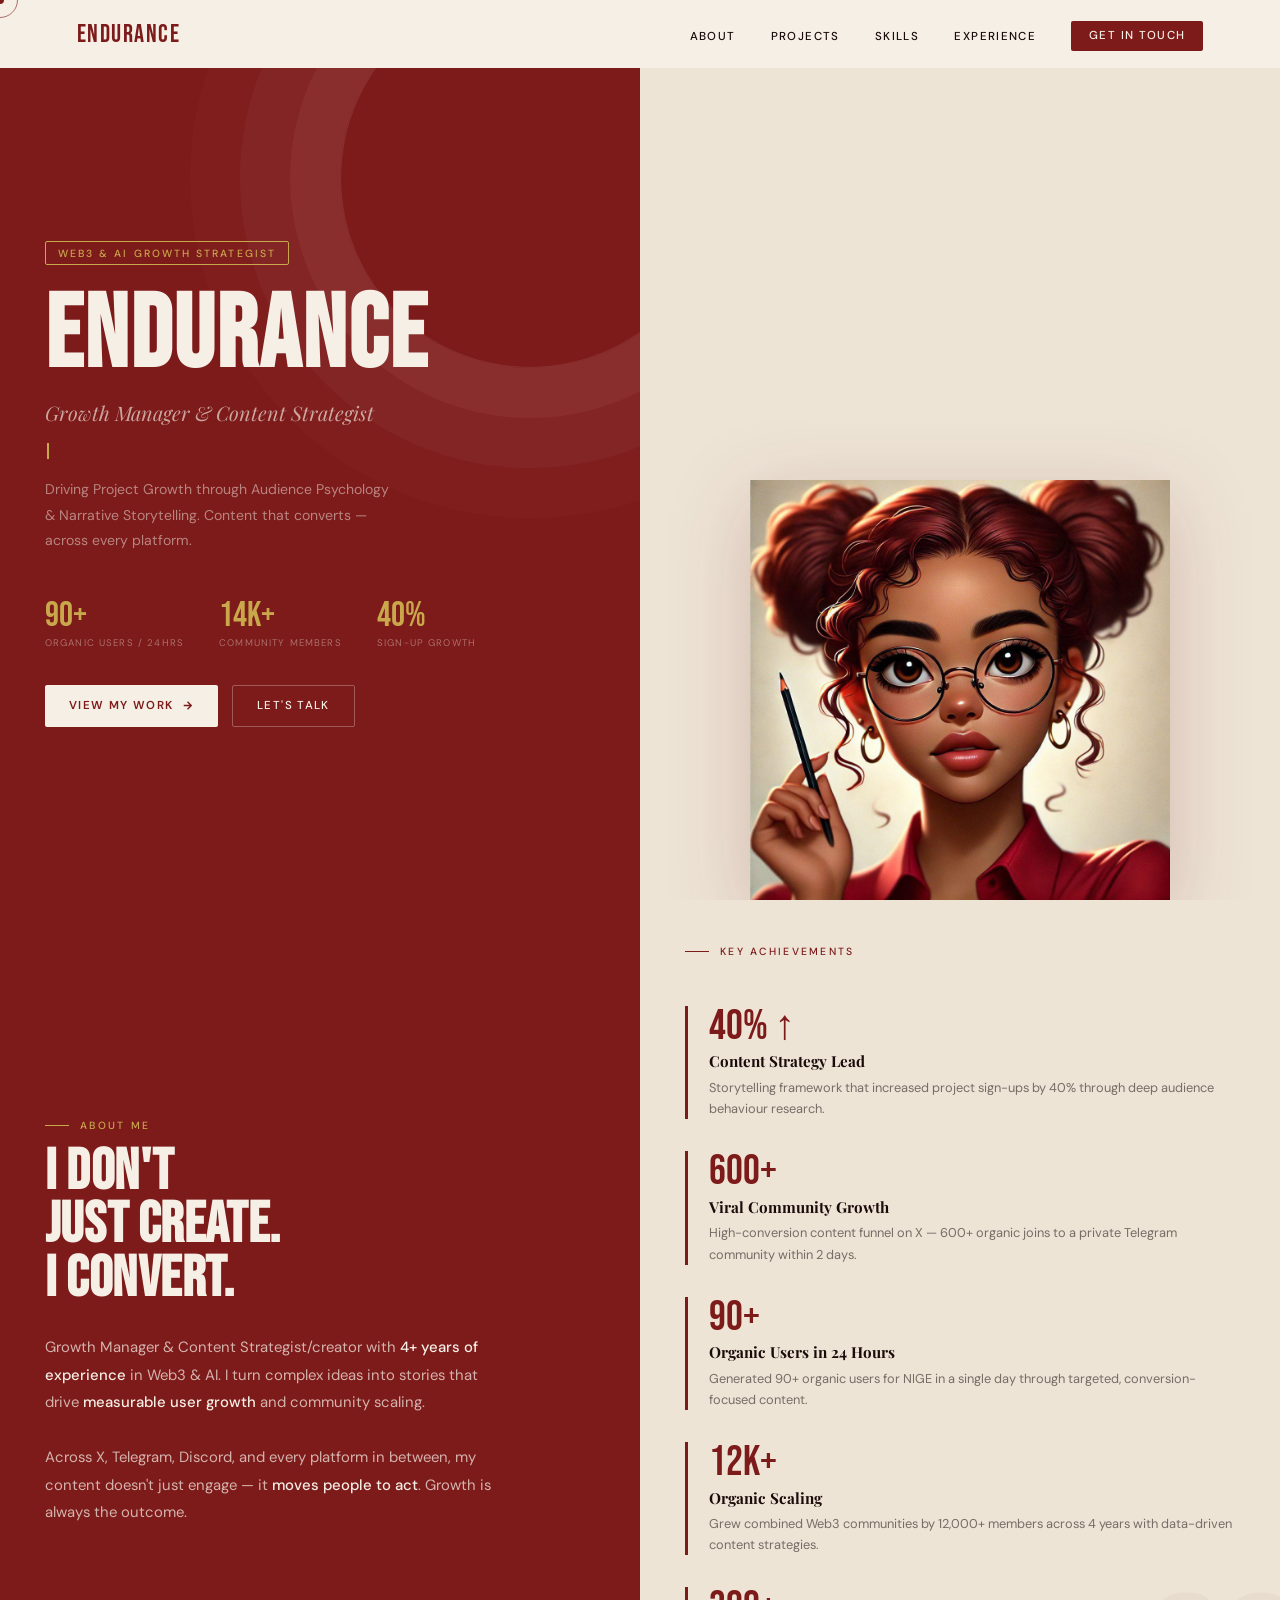
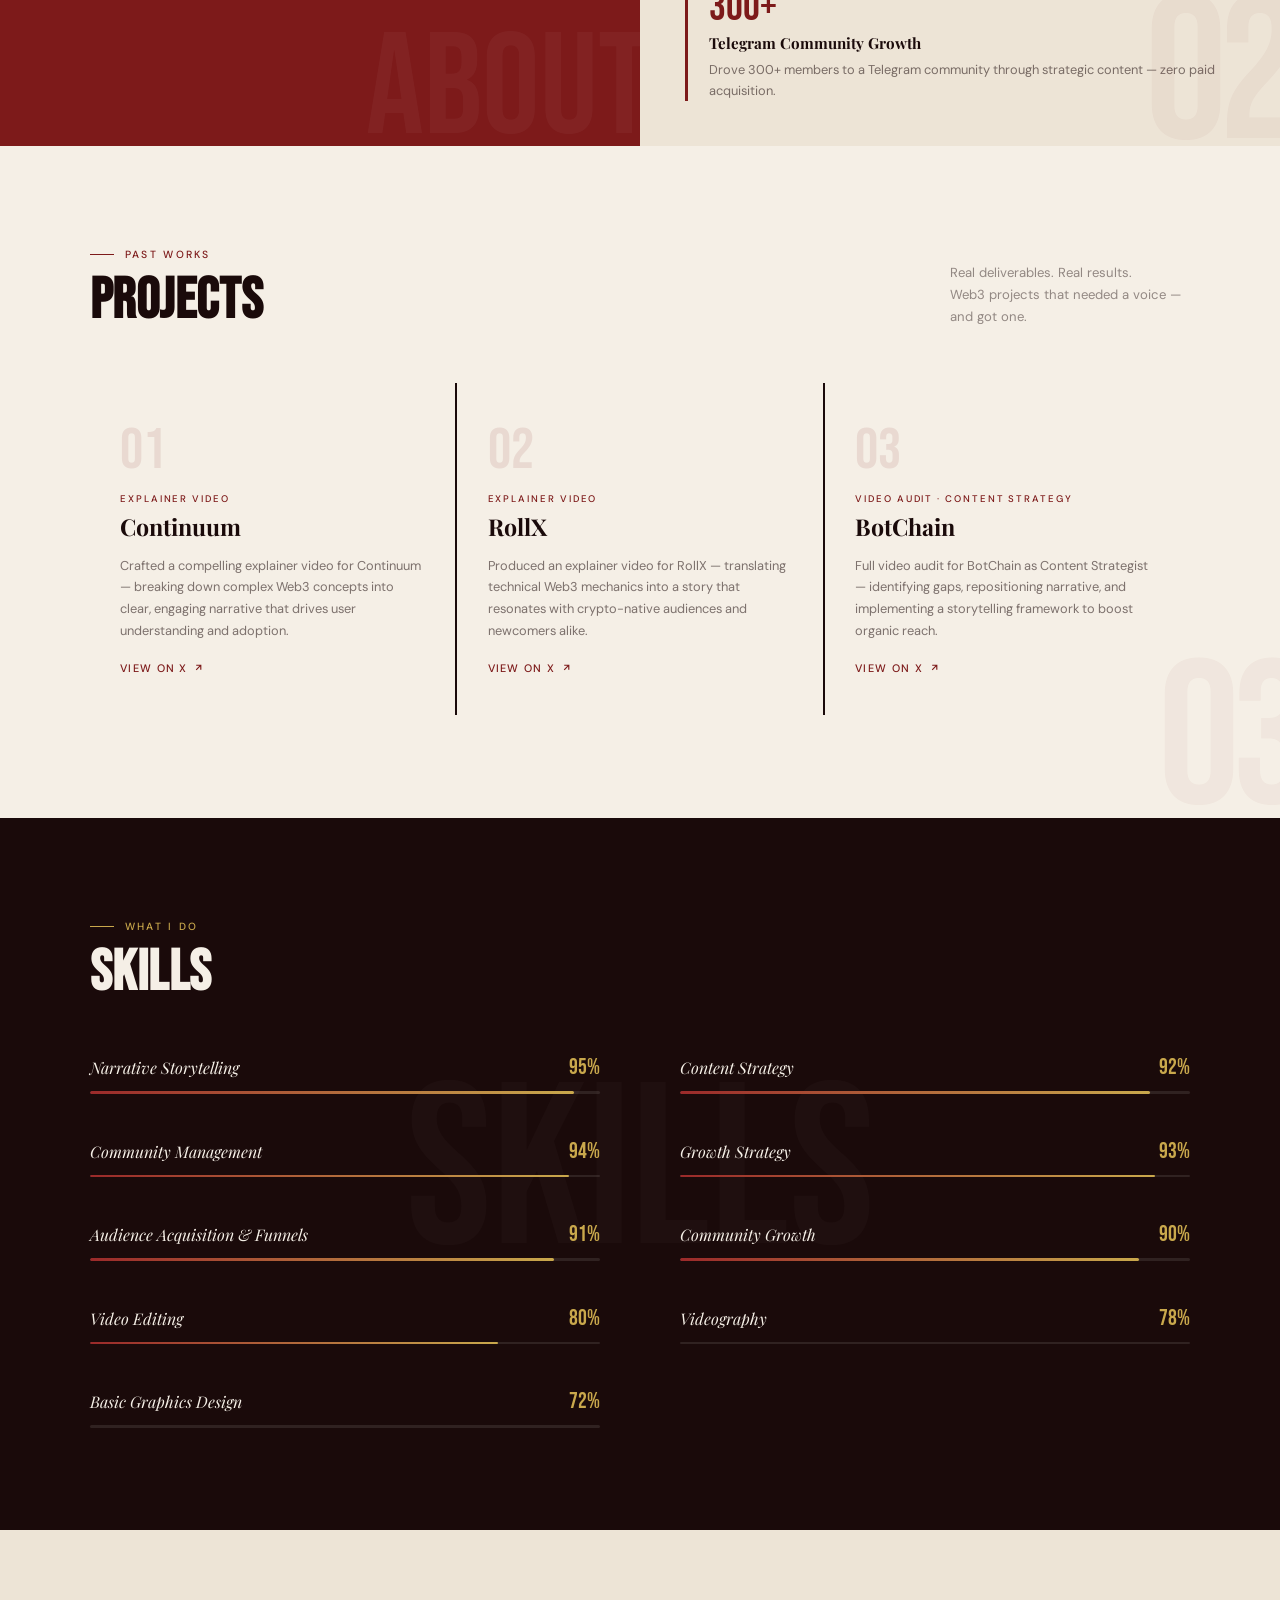
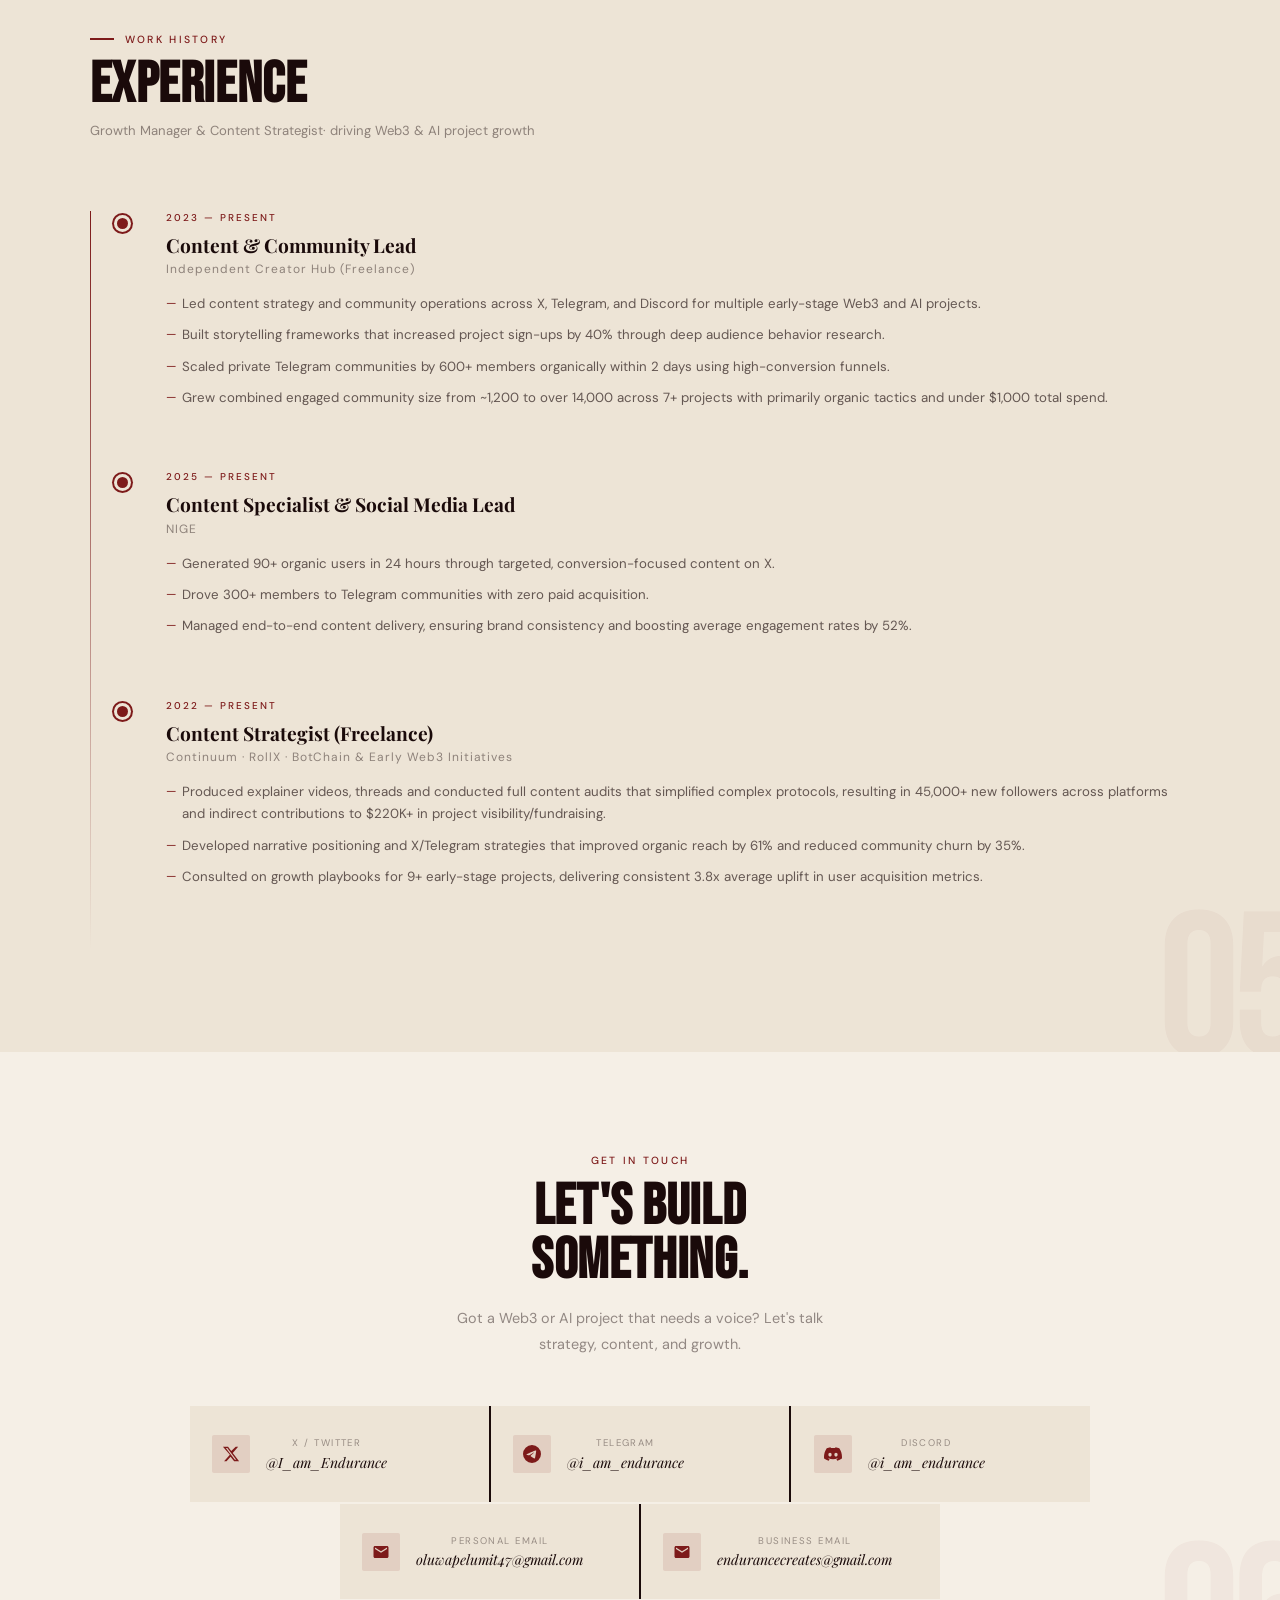
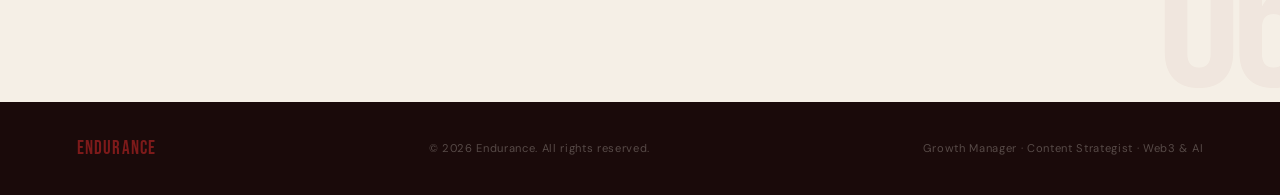
==== commit fcc69095: "Update index.html" ====
--- a/index.html
+++ b/index.html
@@ -945,7 +945,7 @@
   <div class="exp-hd sr">
     <div class="sec-label">Work History</div>
     <h2 class="sec-title">Experience</h2>
-    <p style="font-size:.82rem;color:rgba(26,10,10,.45);margin-top:.6rem;">Growth Manager & Content Strategist · 2022 – Present · 4+ years driving Web3 & AI project growth</p>
+    <p style="font-size:.82rem;color:rgba(26,10,10,.45);margin-top:.6rem;">Growth Manager & Content Strategist· driving Web3 & AI project growth</p>
   </div>
 
   <div class="timeline">
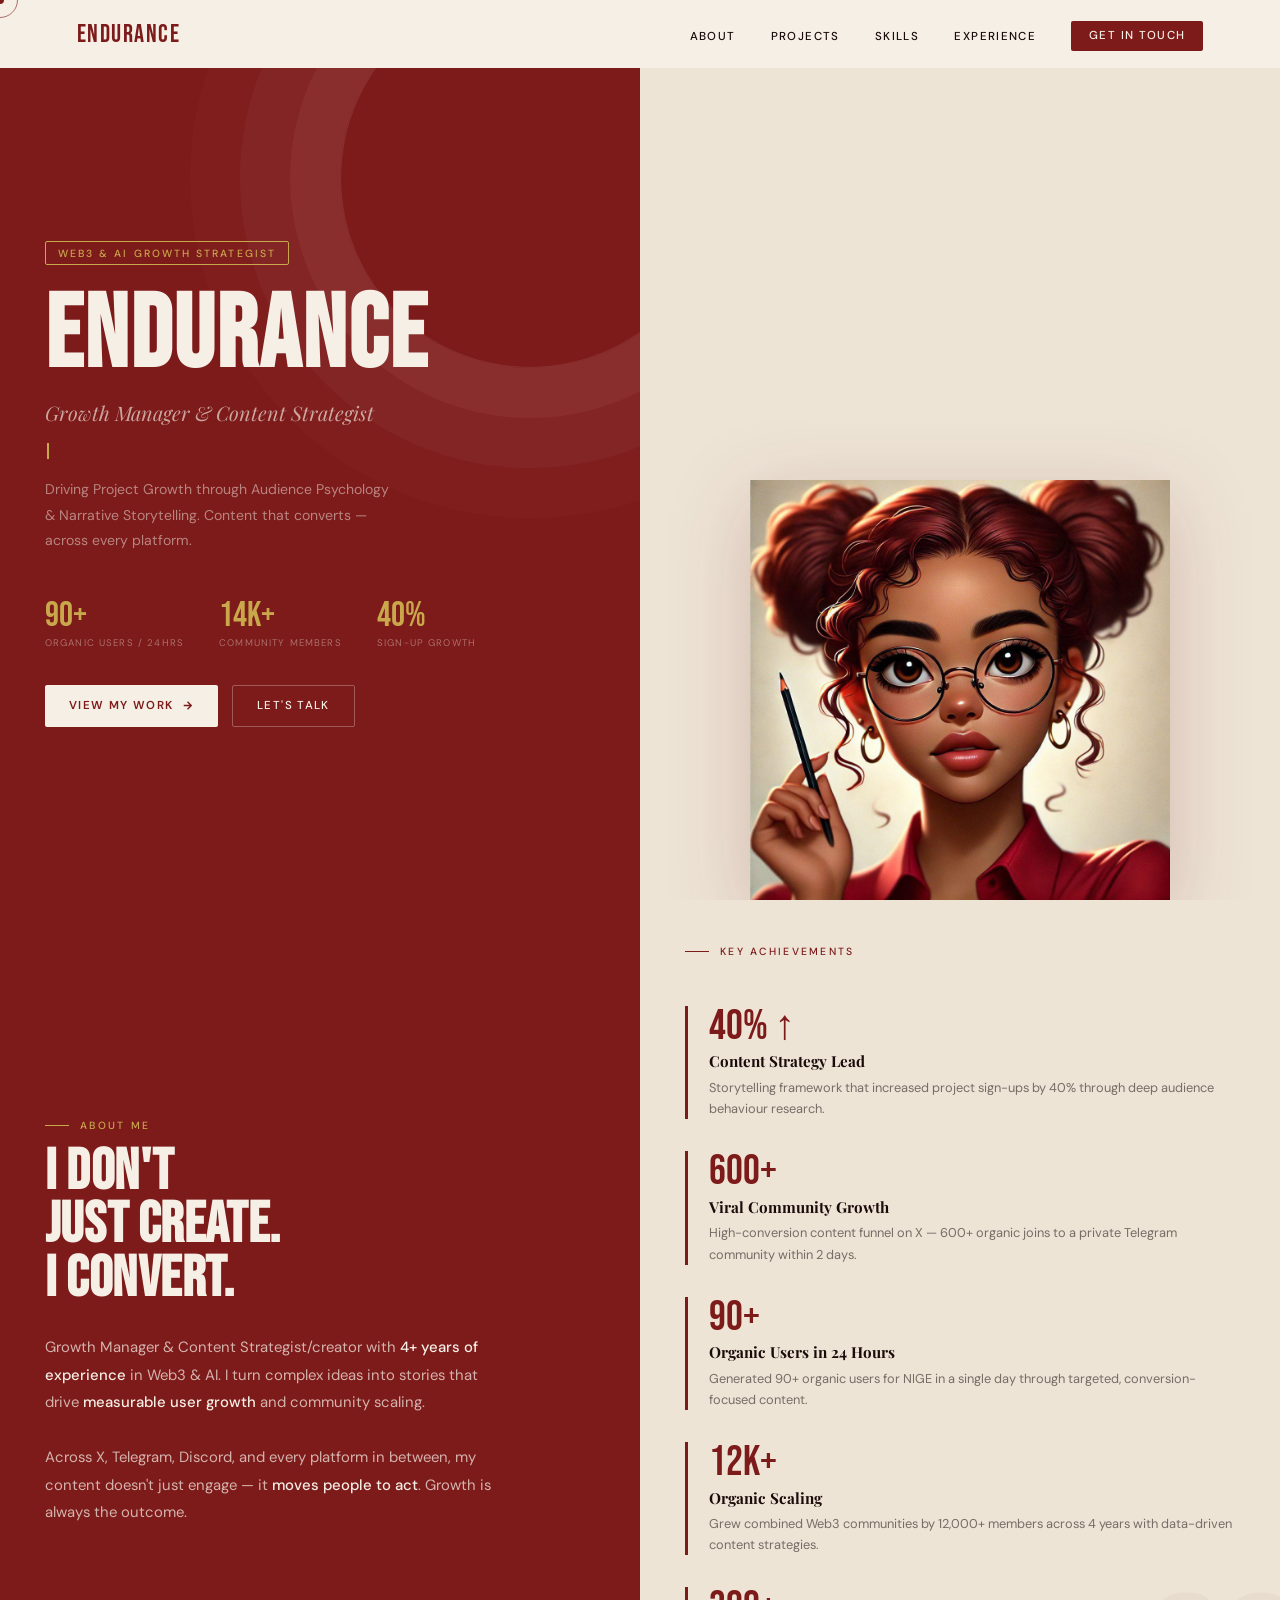
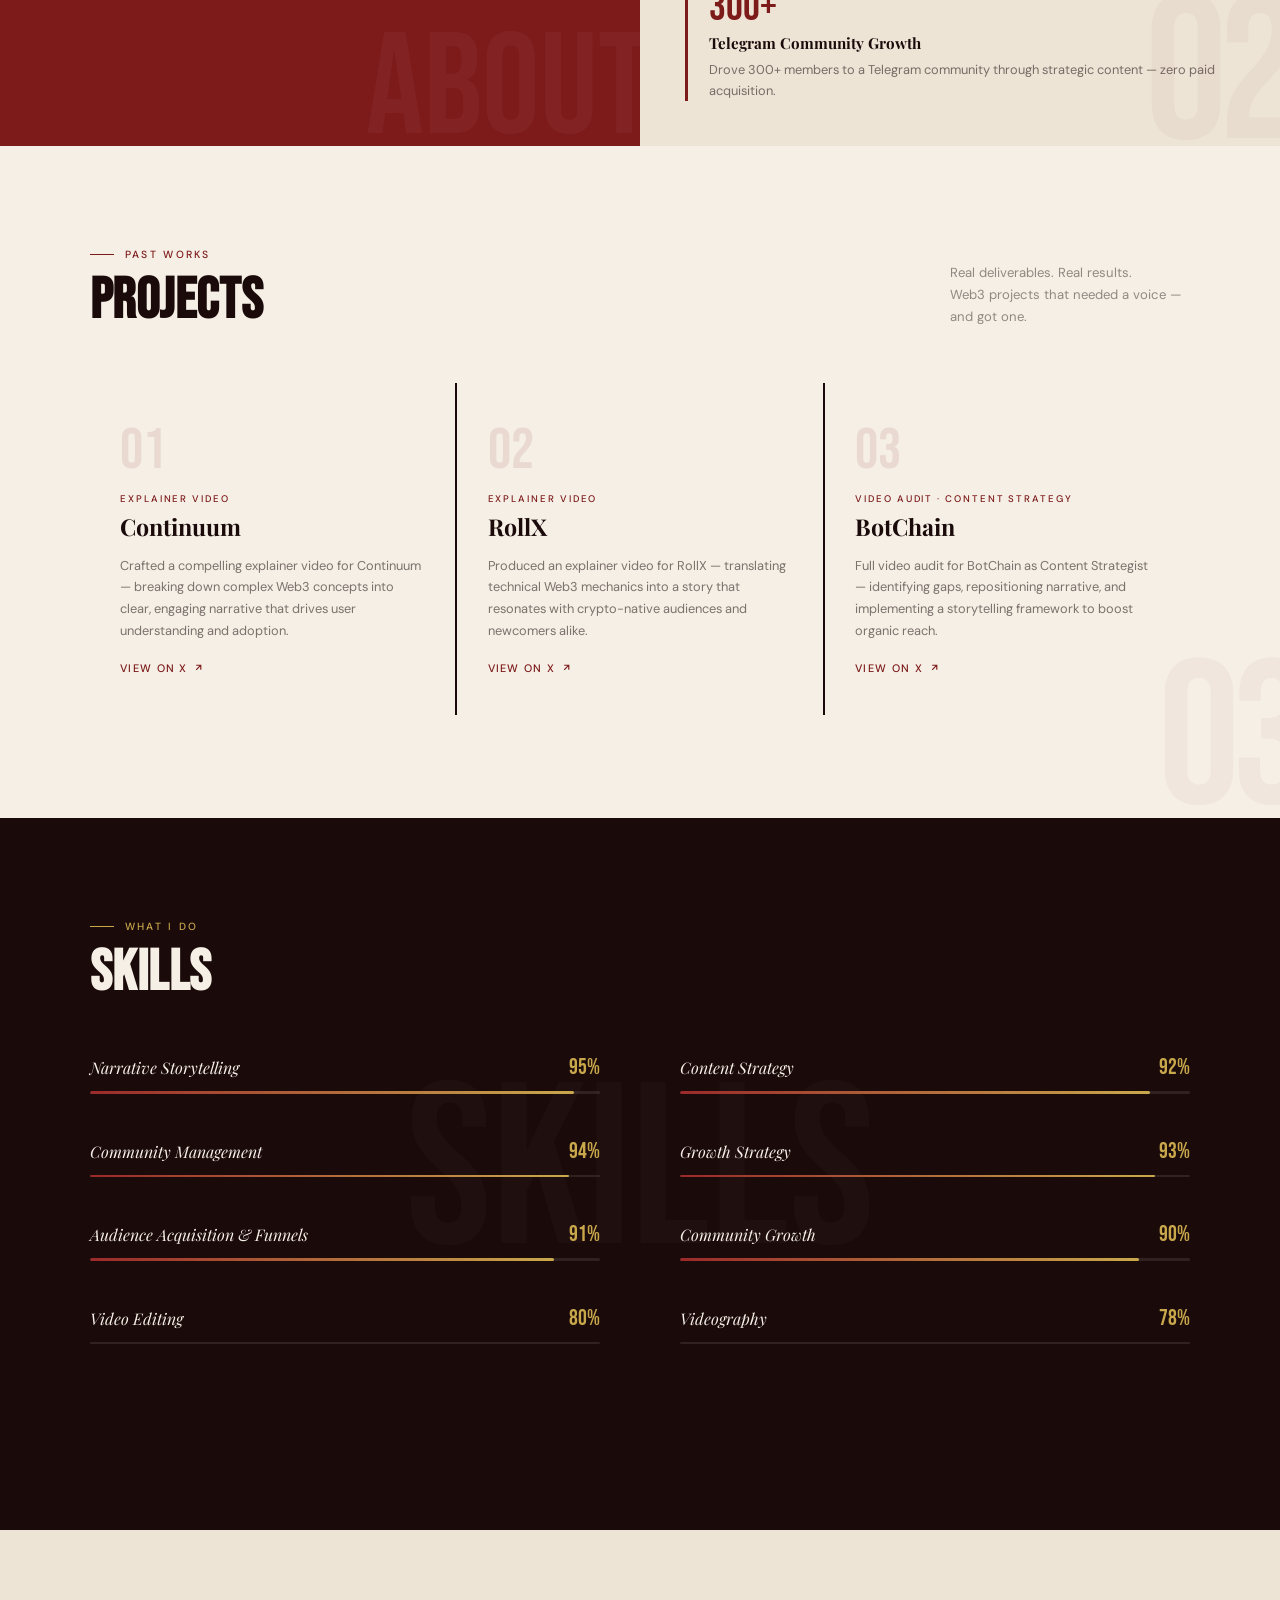
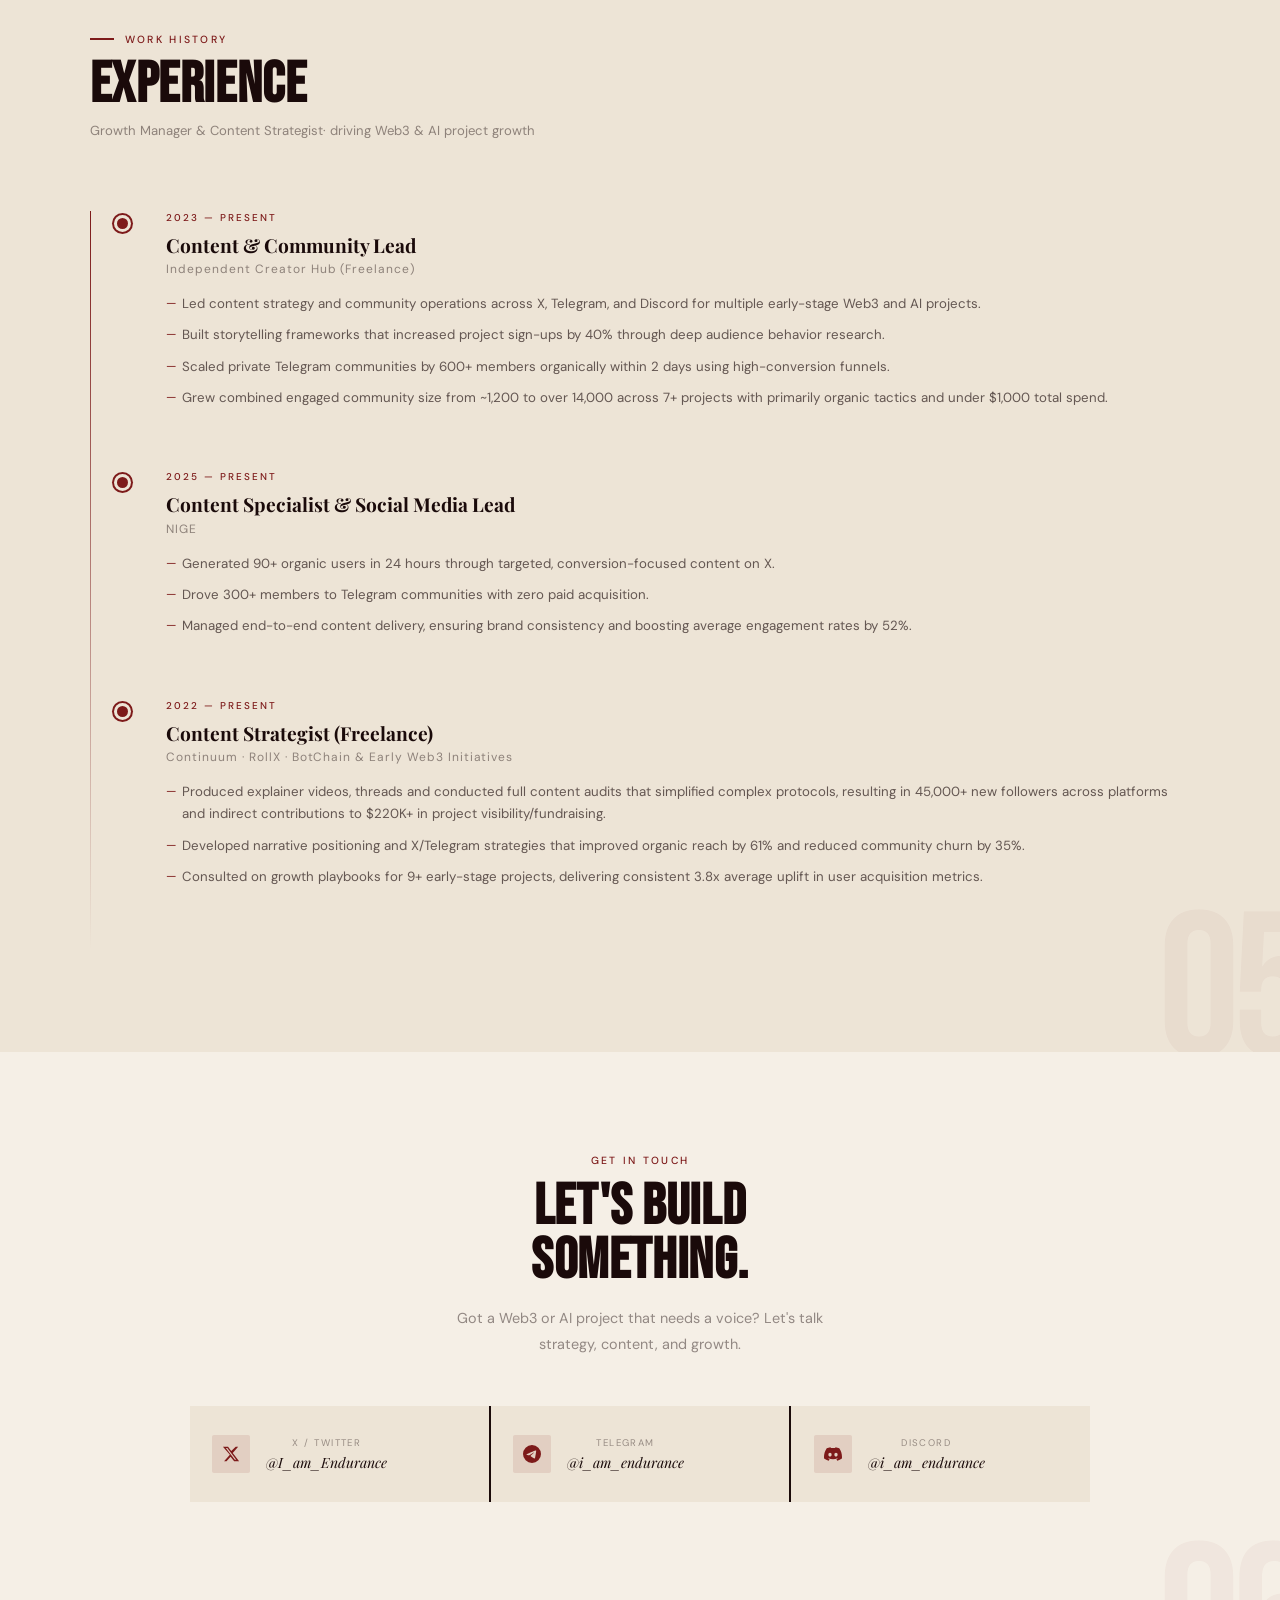
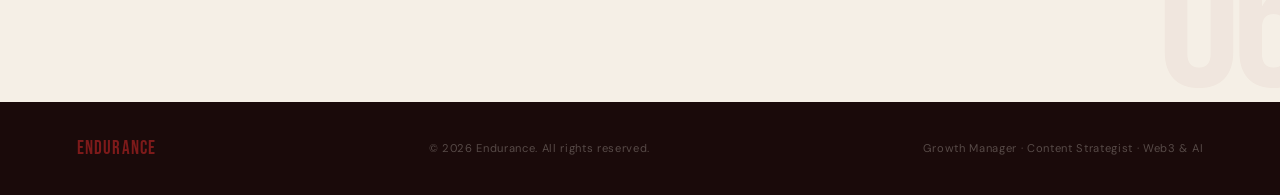
==== commit 1a155f15: "Update index.html" ====
--- a/index.html
+++ b/index.html
@@ -7,7 +7,10 @@
 <link rel="preconnect" href="https://fonts.googleapis.com"/>
 <link rel="preconnect" href="https://fonts.gstatic.com" crossorigin/>
 <link href="https://fonts.googleapis.com/css2?family=Bebas+Neue&family=Playfair+Display:ital,wght@0,700;0,900;1,700&family=DM+Sans:opsz,wght@9..40,300;9..40,400;9..40,500&display=swap" rel="stylesheet"/>
-
+<link rel="apple-touch-icon" sizes="180x180" href="/apple-touch-icon.png">
+<link rel="icon" type="image/png" sizes="32x32" href="/favicon-32x32.png">
+<link rel="icon" type="image/png" sizes="16x16" href="/favicon-16x16.png">
+<link rel="manifest" href="/site.webmanifest">
 <style>
 /* ===================== TOKENS ===================== */
 :root {
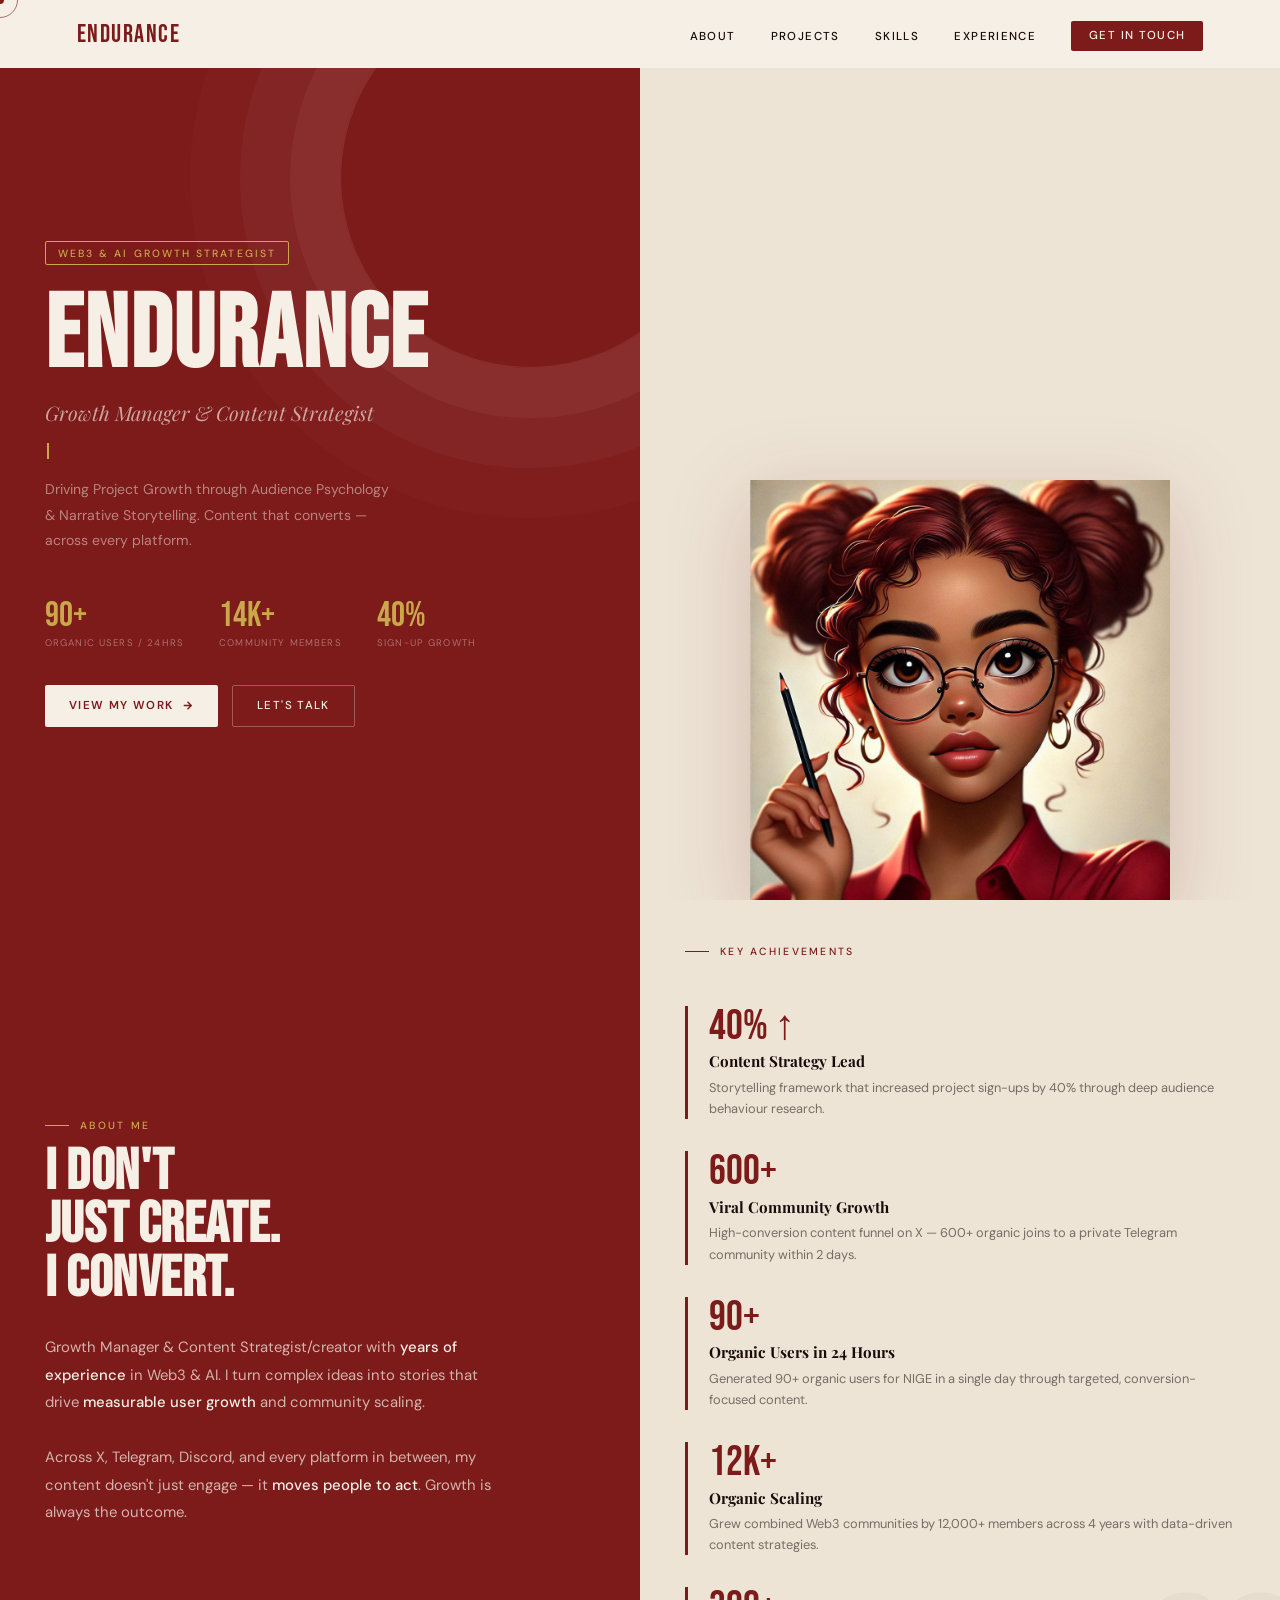
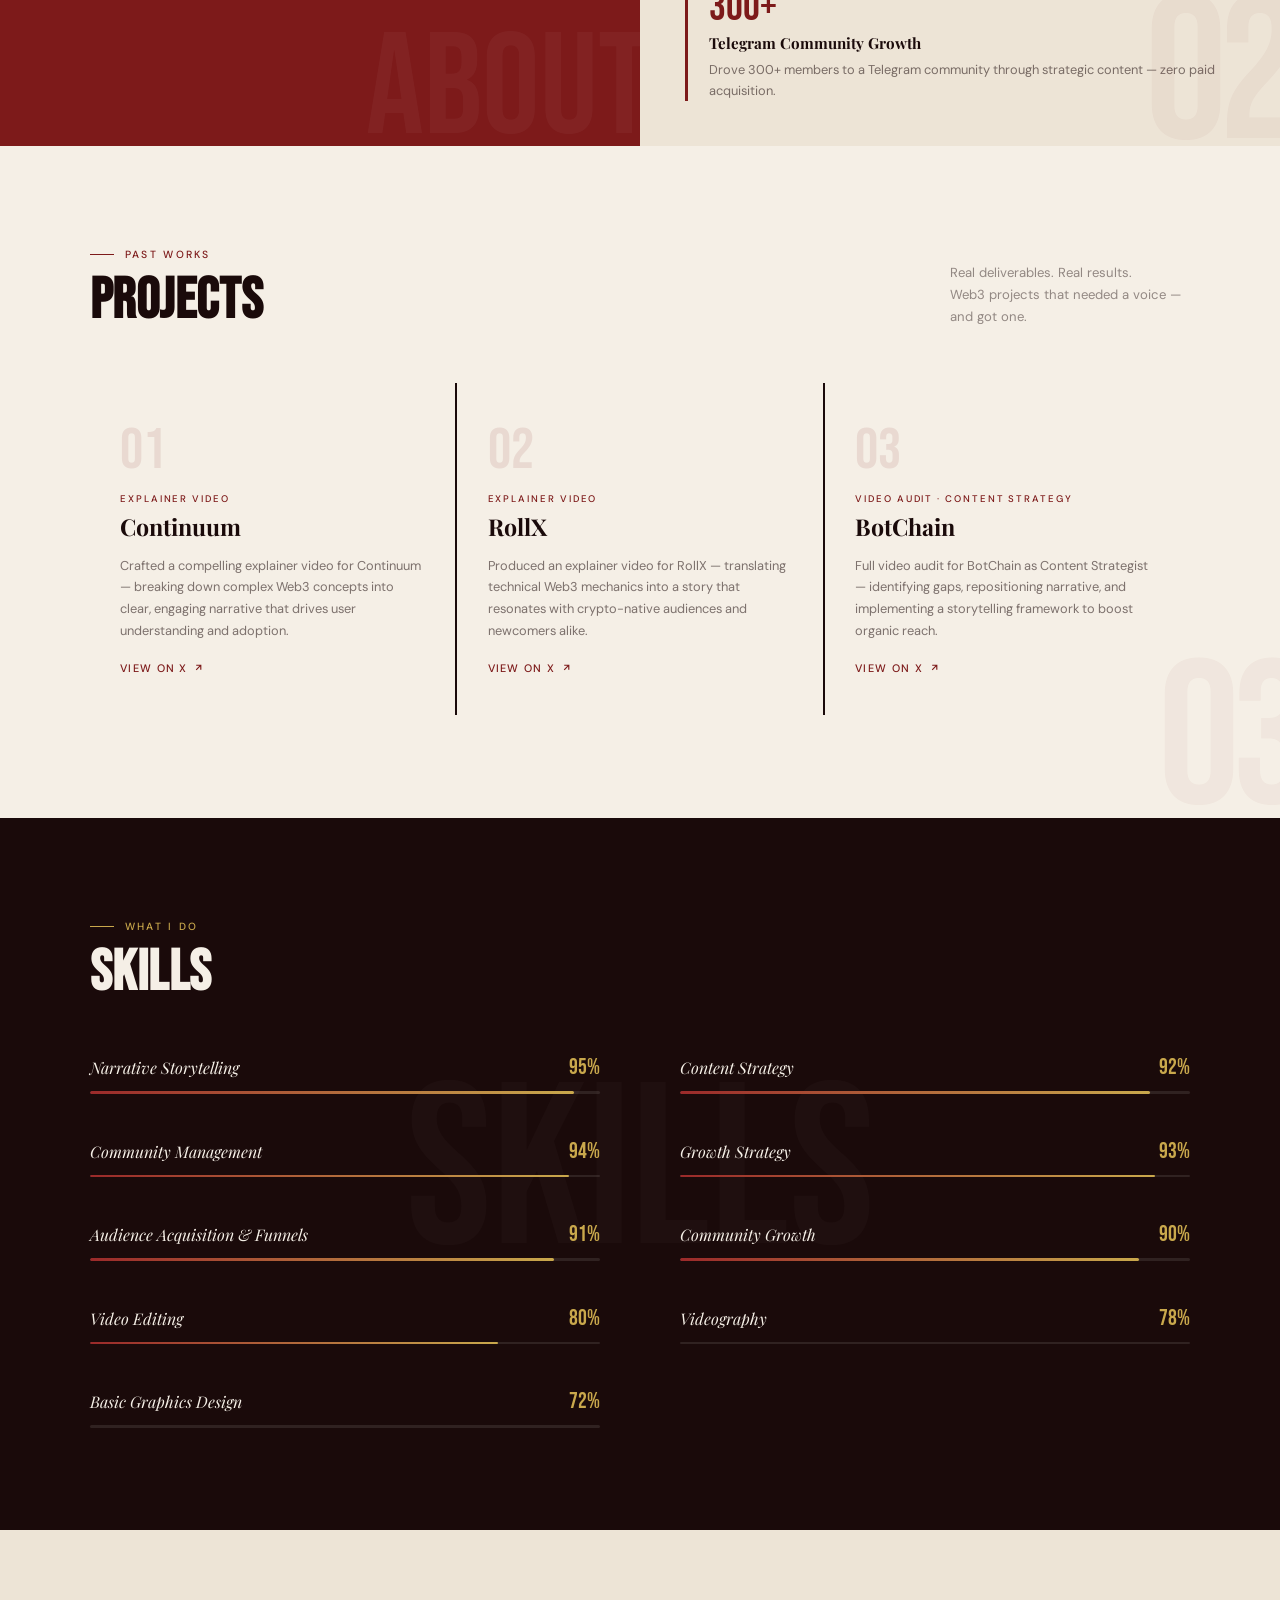
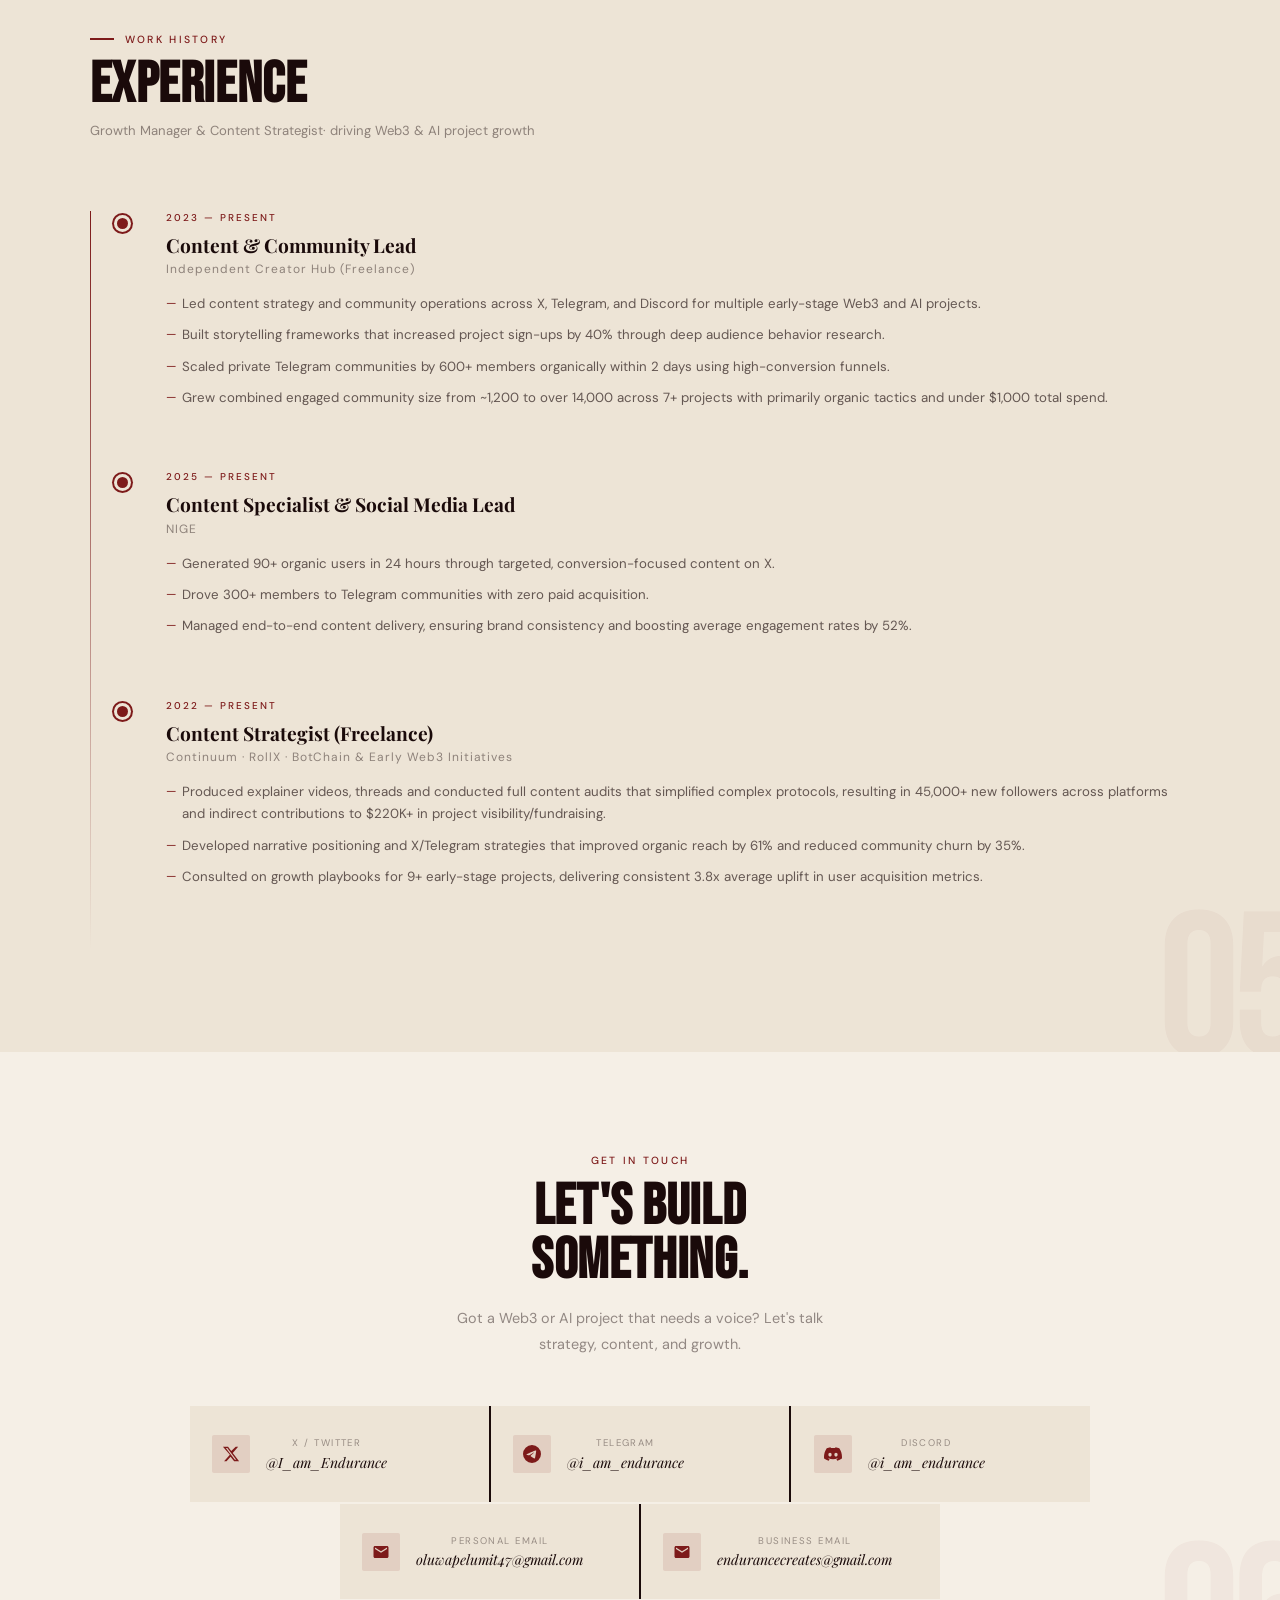
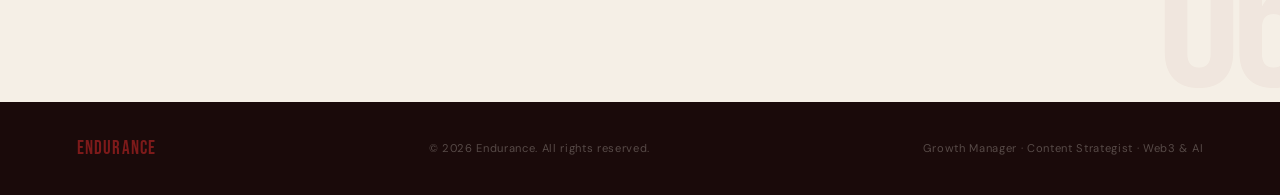
==== commit 1d92e17e: "Remove specific years from experience description Updated experience description to remove specific " ====
--- a/index.html
+++ b/index.html
@@ -776,7 +776,7 @@
     <div class="sec-label">About Me</div>
     <h2 class="sec-title">I Don't<br>Just Create.<br>I Convert.</h2>
     <p class="about-body">
-      Growth Manager &amp; Content Strategist/creator with <strong>4+ years of experience</strong> in Web3 &amp; AI.
+      Growth Manager &amp; Content Strategist/creator with <strong>years of experience</strong> in Web3 &amp; AI.
       I turn complex ideas into stories that drive <strong>measurable user growth</strong> and community scaling.
       <br><br>
       Across X, Telegram, Discord, and every platform in between,
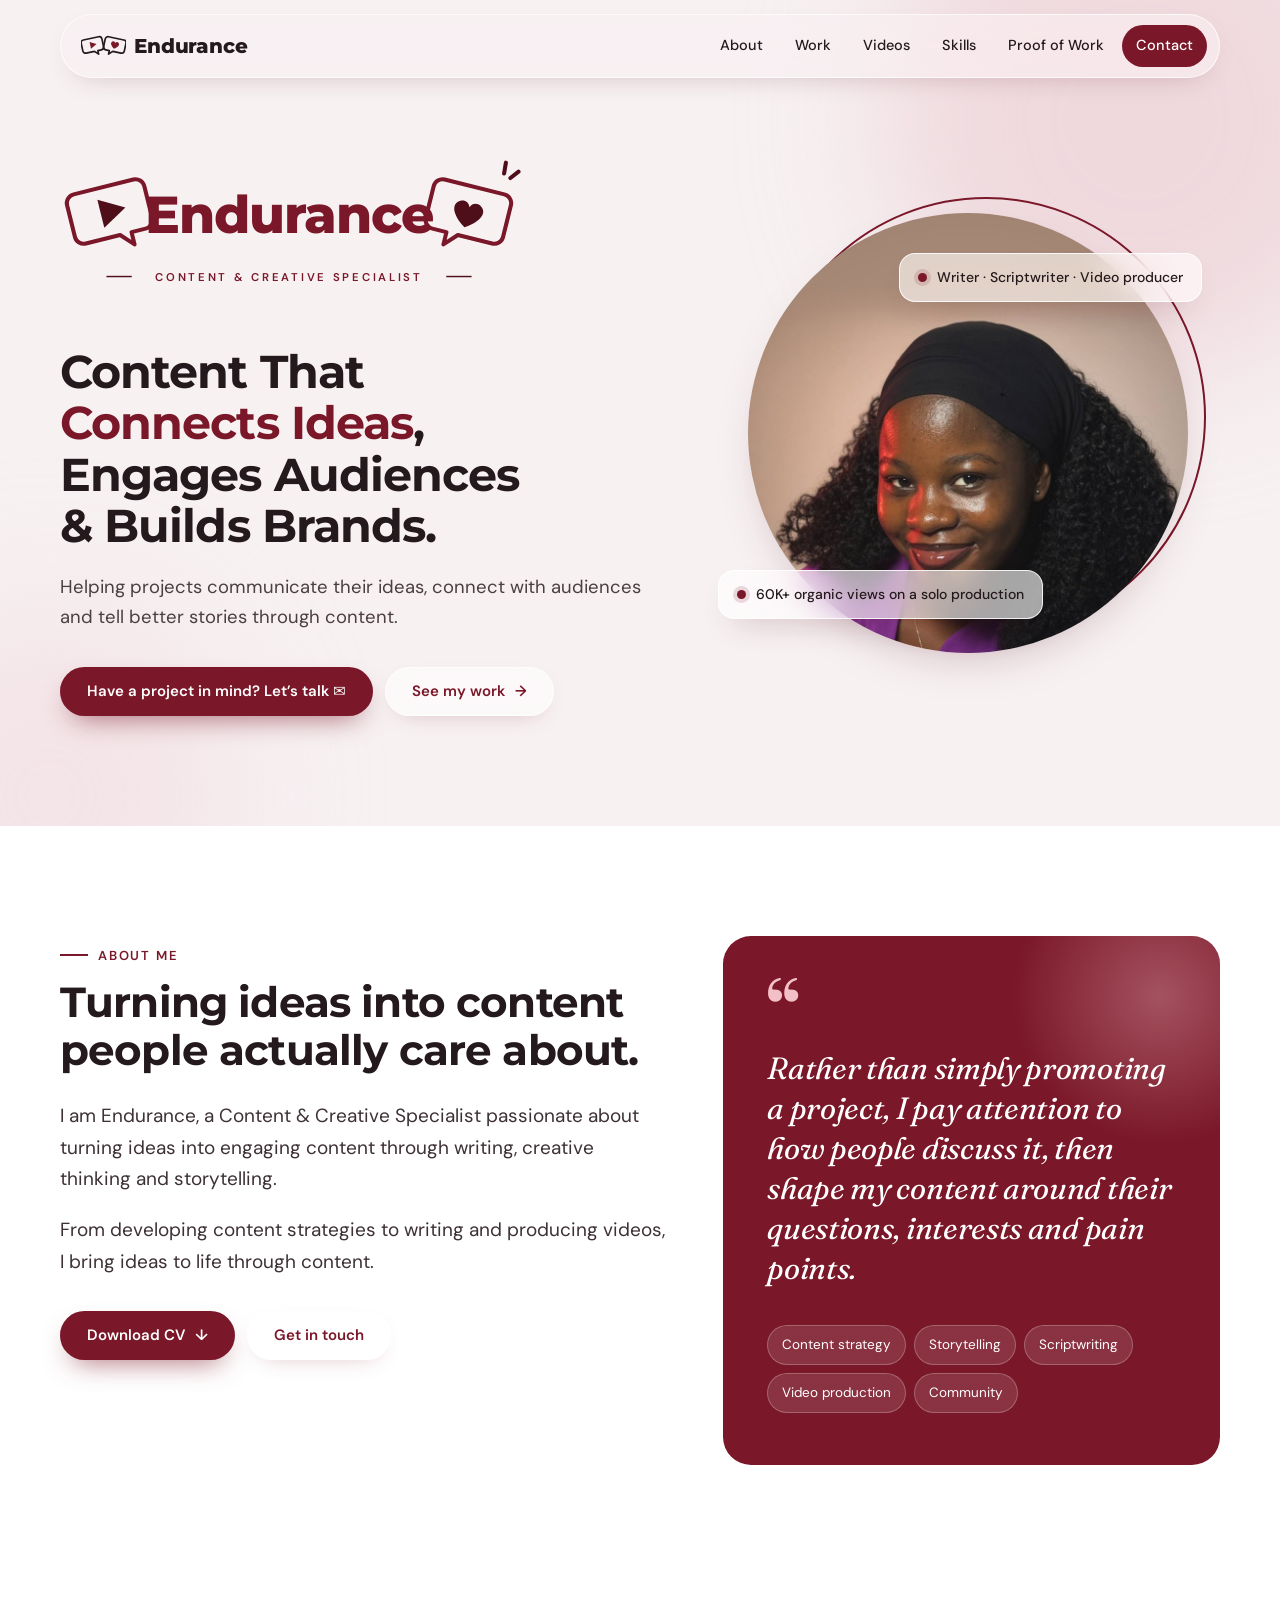
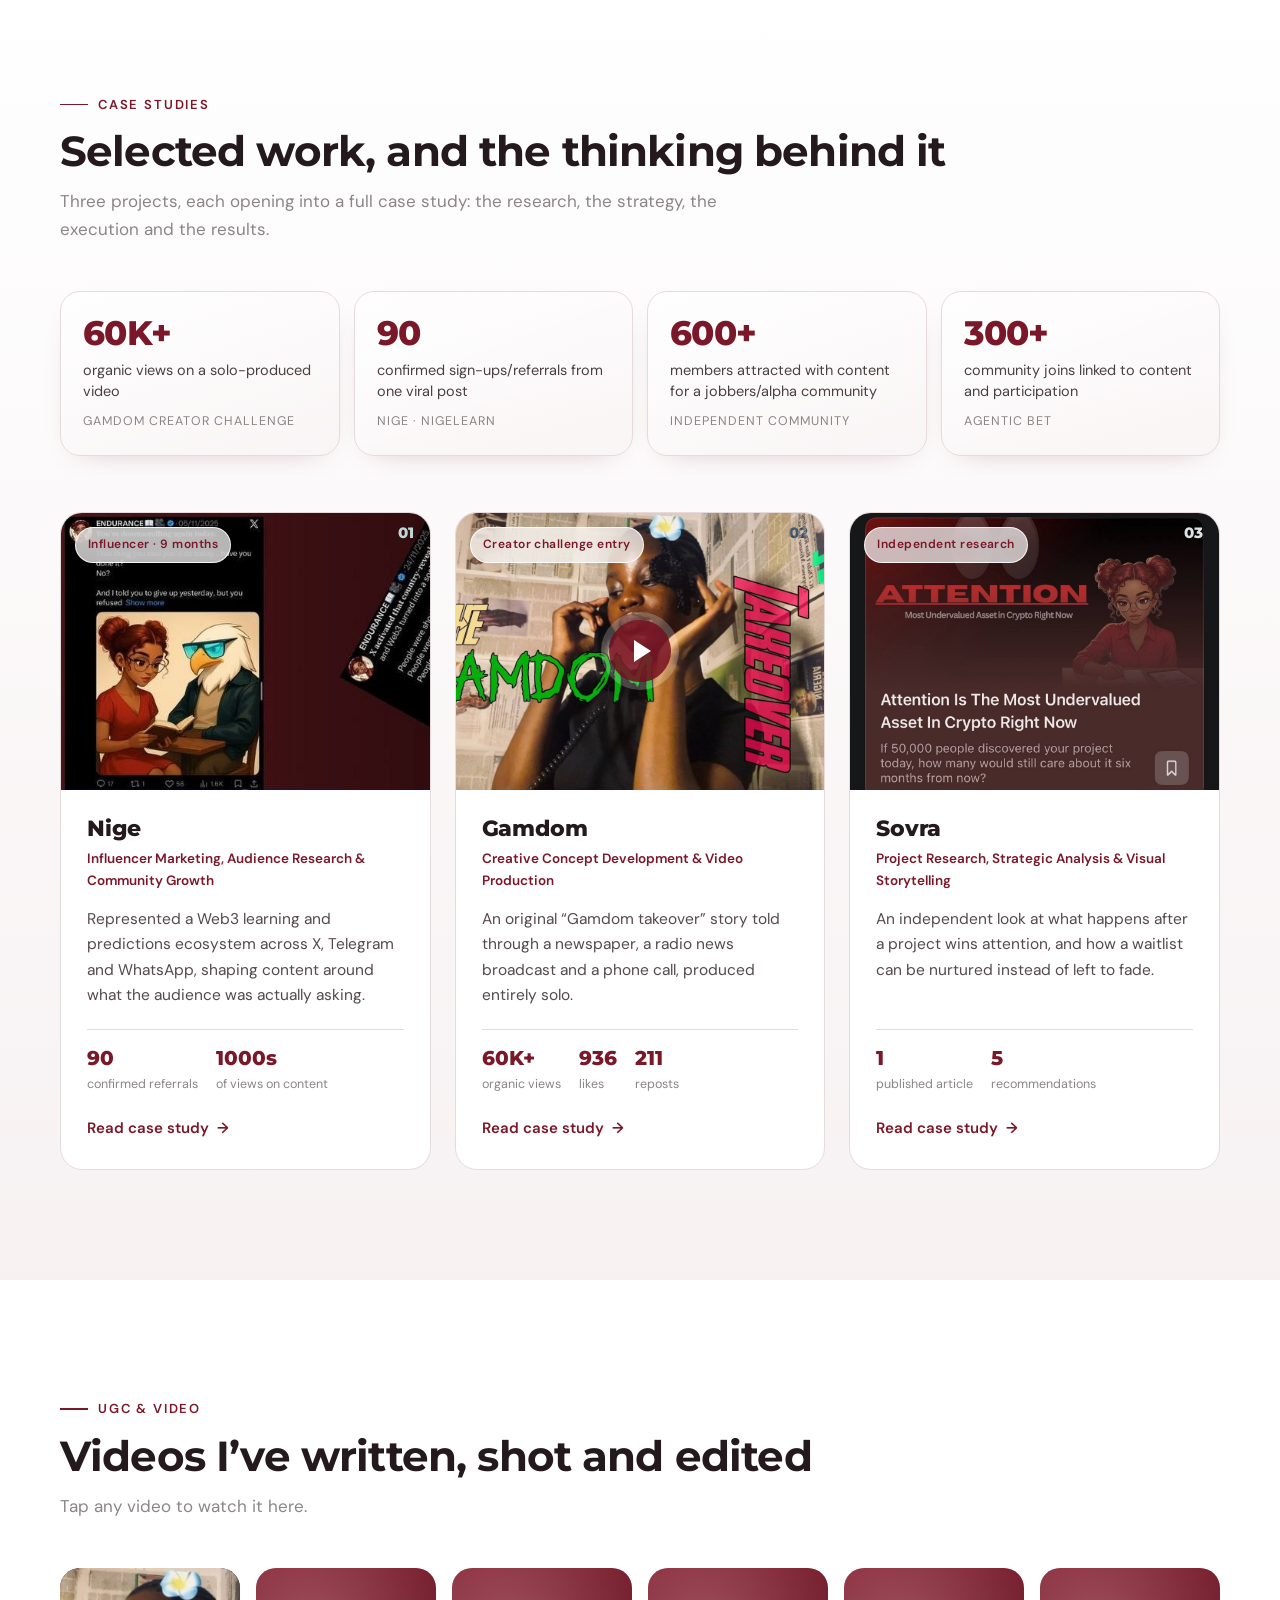
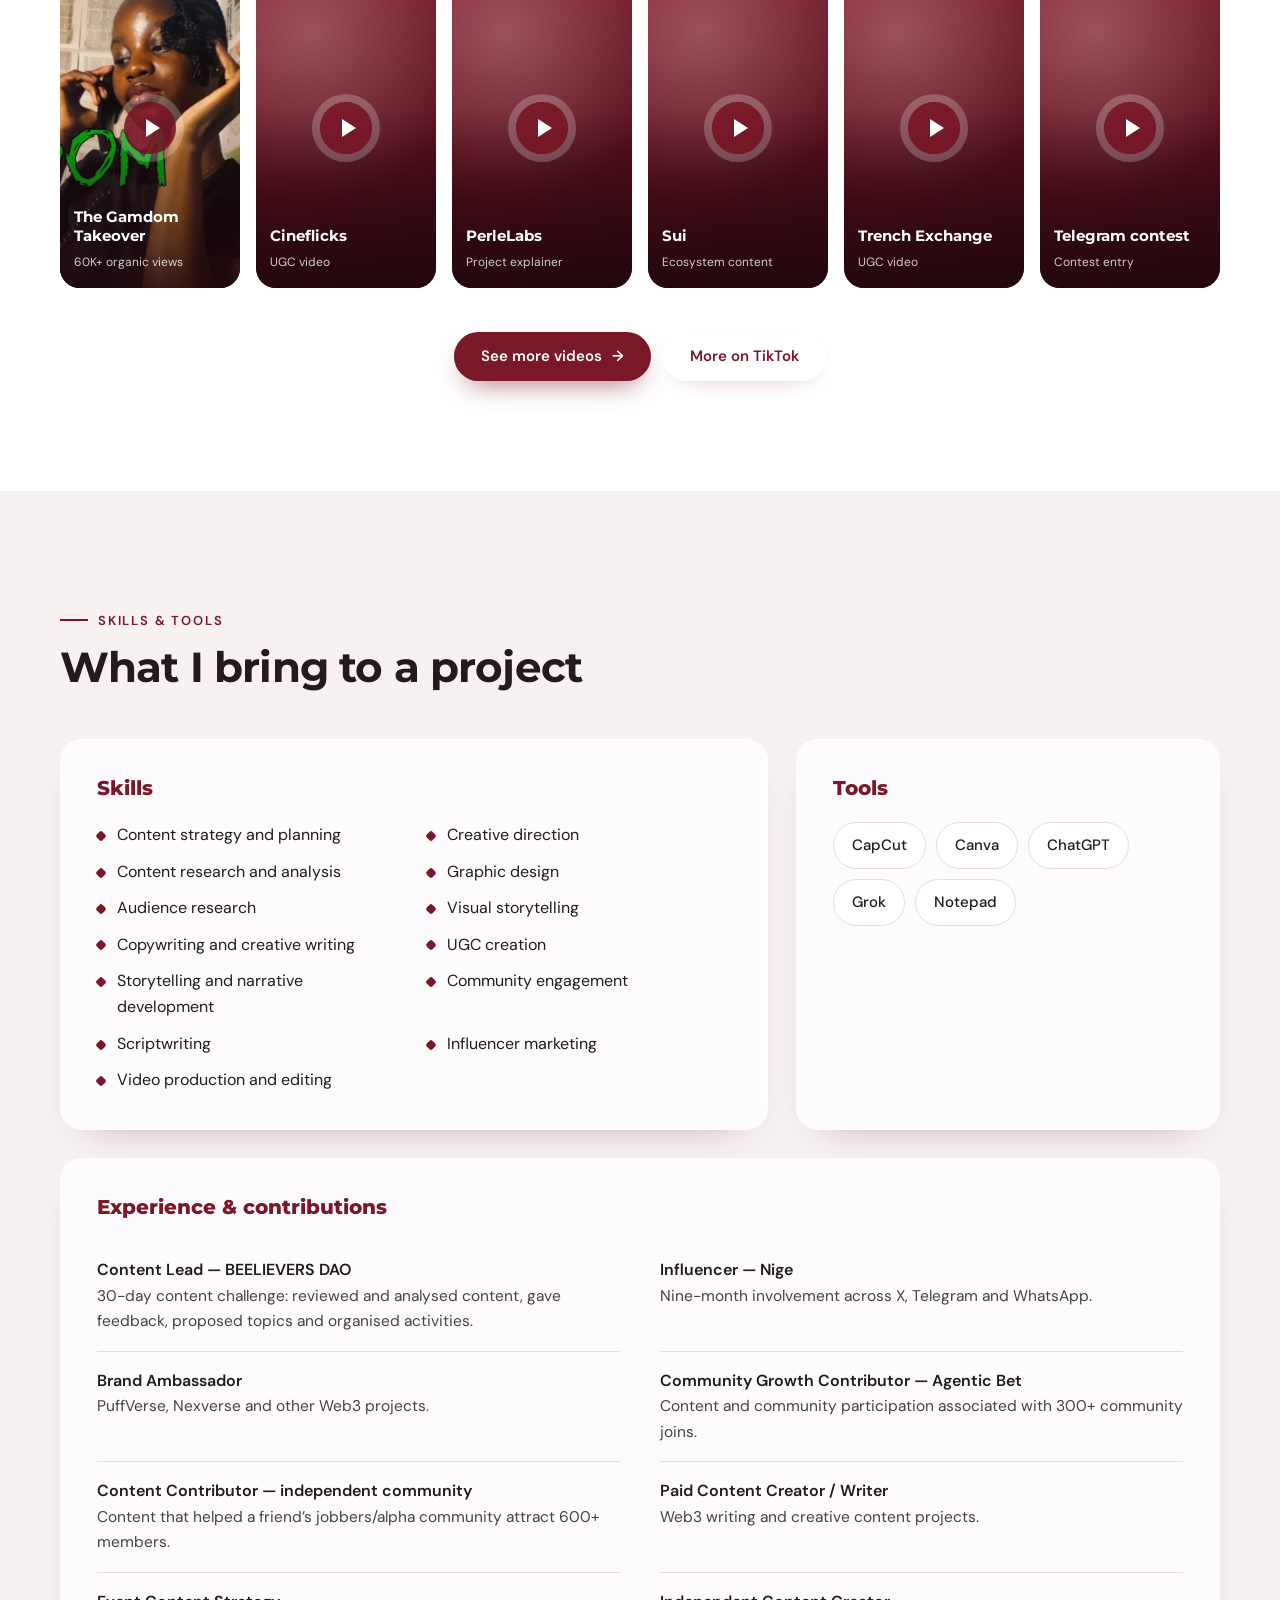
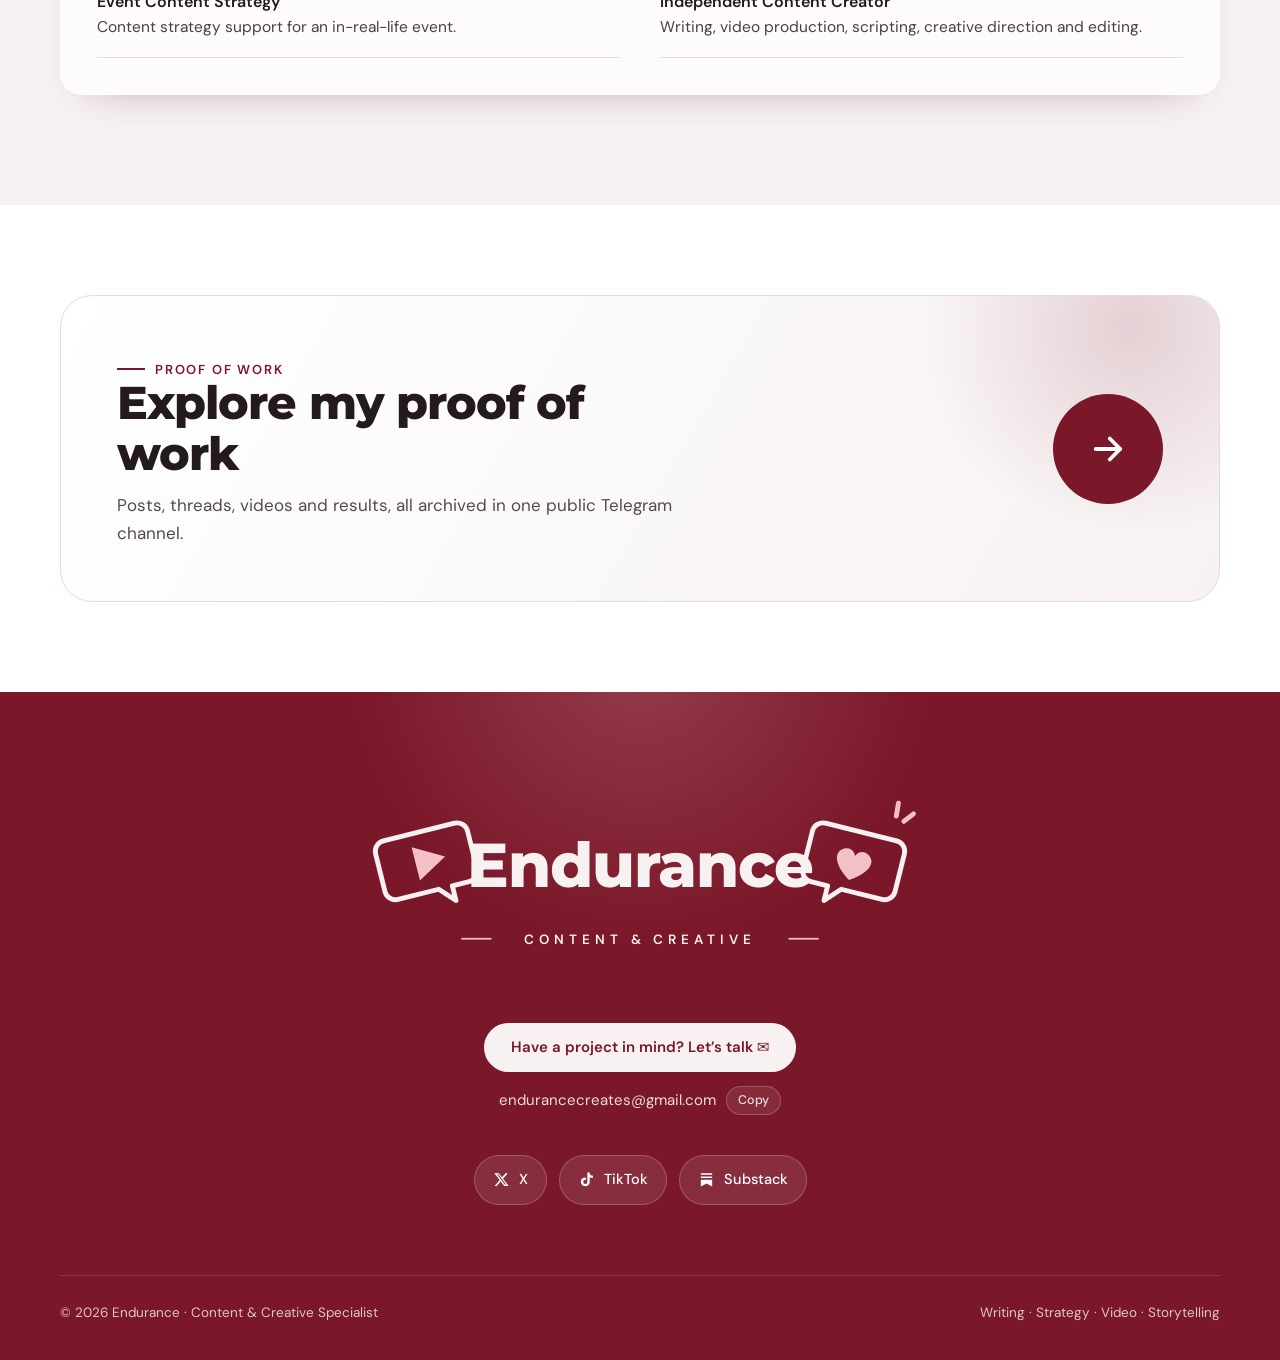
==== commit b000dce9: "Add files via upload" ====
--- a/index.html
+++ b/index.html
@@ -1,1265 +1,194 @@
 <!DOCTYPE html>
 <html lang="en">
 <head>
-<meta charset="UTF-8"/>
-<meta name="viewport" content="width=device-width, initial-scale=1.0"/>
-<title>Endurance — Growth Manager & Content Strategist</title>
-<link rel="preconnect" href="https://fonts.googleapis.com"/>
-<link rel="preconnect" href="https://fonts.gstatic.com" crossorigin/>
-<link href="https://fonts.googleapis.com/css2?family=Bebas+Neue&family=Playfair+Display:ital,wght@0,700;0,900;1,700&family=DM+Sans:opsz,wght@9..40,300;9..40,400;9..40,500&display=swap" rel="stylesheet"/>
-<link rel="apple-touch-icon" sizes="180x180" href="/apple-touch-icon.png">
-<link rel="icon" type="image/png" sizes="32x32" href="/favicon-32x32.png">
-<link rel="icon" type="image/png" sizes="16x16" href="/favicon-16x16.png">
-<link rel="manifest" href="/site.webmanifest">
-<style>
-/* ===================== TOKENS ===================== */
-:root {
-  --brick:      #7D1A1A;
-  --brick-dk:   #5A1010;
-  --brick-md:   #9B2A2A;
-  --cream:      #F5EFE6;
-  --cream-dk:   #EDE4D6;
-  --ink:        #1A0A0A;
-  --gold:       #C9A84C;
-  --ease:       cubic-bezier(0.16, 1, 0.3, 1);
-  --dsp:        'Bebas Neue', sans-serif;
-  --ser:        'Playfair Display', serif;
-  --bod:        'DM Sans', sans-serif;
-}
+<meta charset="utf-8">
+<meta name="viewport" content="width=device-width, initial-scale=1">
+<title>Endurance — Content & Creative Specialist</title>
+<meta name="description" content="Endurance is a Content & Creative Specialist helping projects communicate their ideas, connect with audiences and tell better stories through content.">
+<meta property="og:title" content="Endurance — Content & Creative Specialist">
+<meta property="og:description" content="Content that connects ideas, engages audiences and builds brands.">
+<meta property="og:image" content="assets/img/endurance-portrait.jpg">
+<meta name="theme-color" content="#7A1728">
+<link rel="icon" href="assets/favicon.svg" type="image/svg+xml">
+<link rel="preconnect" href="https://fonts.googleapis.com"><link rel="preconnect" href="https://fonts.gstatic.com" crossorigin>
+<link href="https://fonts.googleapis.com/css2?family=DM+Sans:wght@400;500;600&family=Fraunces:ital,opsz,wght@1,9..144,400&family=Montserrat:wght@700;800&display=swap" rel="stylesheet">
+<link rel="stylesheet" href="assets/css/style.css">
+</head>
+<body data-page="home" id="top">
+<div data-nav></div>
 
-/* ===================== RESET ===================== */
-*, *::before, *::after { box-sizing: border-box; margin: 0; padding: 0; }
-html { scroll-behavior: smooth; }
-body { font-family: var(--bod); background: var(--cream); color: var(--ink); overflow-x: hidden; cursor: none; }
-a    { text-decoration: none; color: inherit; }
-ul   { list-style: none; }
-img  { display: block; max-width: 100%; }
-
-/* ===================== CUSTOM CURSOR ===================== */
-.cursor-dot {
-  width: 8px; height: 8px;
-  background: var(--brick);
-  border-radius: 50%;
-  position: fixed; top: 0; left: 0;
-  pointer-events: none; z-index: 9999;
-  transform: translate(-50%, -50%);
-  transition: transform 0.1s, width 0.3s var(--ease), height 0.3s var(--ease), background 0.3s;
-}
-.cursor-ring {
-  width: 36px; height: 36px;
-  border: 1.5px solid var(--brick);
-  border-radius: 50%;
-  position: fixed; top: 0; left: 0;
-  pointer-events: none; z-index: 9998;
-  transform: translate(-50%, -50%);
-  transition: transform 0.12s var(--ease), width 0.4s var(--ease), height 0.4s var(--ease), opacity 0.3s, border-color 0.3s;
-  opacity: 0.6;
-}
-.cursor-dot.expand  { width: 12px; height: 12px; background: var(--gold); }
-.cursor-ring.expand { width: 60px; height: 60px; border-color: var(--gold); opacity: 0.4; }
-
-/* ===================== SCROLL PROGRESS BAR ===================== */
-#progress-bar {
-  position: fixed; top: 0; left: 0;
-  height: 3px; width: 0%;
-  background: linear-gradient(90deg, var(--brick), var(--gold));
-  z-index: 1000;
-  transition: width 0.1s linear;
-  box-shadow: 0 0 8px rgba(201,168,76,0.4);
-}
-
-/* ===================== PAGE INTRO OVERLAY ===================== */
-#intro-overlay {
-  position: fixed; inset: 0;
-  background: var(--brick);
-  z-index: 9000;
-  display: flex; align-items: center; justify-content: center;
-  flex-direction: column;
-  animation: overlayOut 0.8s var(--ease) 2s forwards;
-}
-#intro-overlay .intro-name {
-  font-family: var(--dsp);
-  font-size: clamp(4rem, 14vw, 12rem);
-  color: var(--cream);
-  letter-spacing: .04em;
-  text-align: center;
-  animation: introNameIn 0.9s var(--ease) 0.2s both;
-}
-#intro-overlay .intro-sub {
-  font-family: var(--ser); font-style: italic;
-  font-size: clamp(0.9rem, 2vw, 1.4rem);
-  color: rgba(245,239,230,0.5);
-  letter-spacing: .2em; text-transform: uppercase;
-  text-align: center;
-  padding: 0 1.5rem;
-  animation: introNameIn 0.9s var(--ease) 0.5s both;
-}
-#intro-overlay .intro-line {
-  width: 0; height: 1.5px;
-  background: var(--gold);
-  margin: 1.2rem auto 1rem;
-  animation: introLine 0.8s var(--ease) 0.9s forwards;
-}
-@keyframes introNameIn {
-  from { opacity: 0; transform: translateY(30px); }
-  to   { opacity: 1; transform: translateY(0); }
-}
-@keyframes introLine {
-  to { width: 180px; }
-}
-@keyframes overlayOut {
-  0%   { clip-path: inset(0 0 0 0); }
-  100% { clip-path: inset(0 0 100% 0); pointer-events: none; }
-}
-
-/* ===================== NAV ===================== */
-nav {
-  position: fixed; top: 0; left: 0; right: 0;
-  height: 68px;
-  display: flex; align-items: center; justify-content: space-between;
-  padding: 0 6%;
-  z-index: 500;
-  transition: background .4s, box-shadow .4s;
-}
-nav.stuck {
-  background: rgba(245,239,230,0.96);
-  backdrop-filter: blur(14px);
-  box-shadow: 0 1px 0 rgba(125,26,26,0.12);
-}
-.nav-logo {
-  font-family: var(--dsp);
-  font-size: 1.55rem;
-  letter-spacing: .06em;
-  color: var(--brick);
-}
-.nav-links { display: flex; gap: 2.2rem; align-items: center; }
-.nav-links a {
-  font-size: .72rem; font-weight: 500;
-  letter-spacing: .12em; text-transform: uppercase;
-  position: relative; padding-bottom: 2px;
-  transition: color .3s;
-}
-.nav-links a::after {
-  content: ''; position: absolute; bottom: 0; left: 0;
-  width: 0; height: 1.5px; background: var(--brick);
-  transition: width .3s var(--ease);
-}
-.nav-links a:hover { color: var(--brick); }
-.nav-links a:hover::after { width: 100%; }
-.nav-cta {
-  background: var(--brick) !important;
-  color: var(--cream) !important;
-  padding: .45rem 1.1rem !important;
-  border-radius: 2px;
-}
-.nav-cta:hover { background: var(--brick-dk) !important; }
-.nav-cta::after { display: none !important; }
-
-/* hamburger */
-.ham { display: none; flex-direction: column; gap: 5px; cursor: none; padding: 4px; background: none; border: none; }
-.ham span { display: block; width: 24px; height: 2px; background: var(--brick); border-radius: 1px; transition: transform .3s, opacity .3s; }
-.ham.open span:nth-child(1) { transform: translateY(7px) rotate(45deg); }
-.ham.open span:nth-child(2) { opacity: 0; }
-.ham.open span:nth-child(3) { transform: translateY(-7px) rotate(-45deg); }
-
-/* mobile overlay */
-.mob-nav {
-  display: none; position: fixed; inset: 0;
-  background: var(--brick); z-index: 499;
-  flex-direction: column; align-items: center; justify-content: center; gap: 2.5rem;
-}
-.mob-nav.open { display: flex; }
-.mob-nav a {
-  font-family: var(--dsp); font-size: 3.2rem;
-  color: var(--cream); letter-spacing: .06em;
-  transition: color .2s;
-}
-.mob-nav a:hover { color: var(--gold); }
-
-/* ===================== HERO ===================== */
-#hero {
-  display: grid; grid-template-columns: 1fr 1fr;
-  min-height: 100vh; padding-top: 68px;
-}
-.hero-left {
-  background: var(--brick);
-  display: flex; flex-direction: column; justify-content: center;
-  padding: 6% 7%; position: relative; overflow: hidden;
-}
-.hero-left::before {
-  content: ''; position: absolute; top: -80px; right: -80px;
-  width: 380px; height: 380px; border-radius: 50%;
-  border: 1px solid rgba(245,239,230,.1);
-  box-shadow:
-    0 0 0 50px rgba(245,239,230,.04),
-    0 0 0 100px rgba(245,239,230,.03),
-    0 0 0 150px rgba(245,239,230,.02);
-  pointer-events: none;
-}
-.hero-tag {
-  display: inline-block;
-  font-size: .65rem; font-weight: 500;
-  letter-spacing: .2em; text-transform: uppercase;
-  color: var(--gold); border: 1px solid var(--gold);
-  padding: .28rem .75rem; border-radius: 2px;
-  margin-bottom: 1.6rem; width: fit-content;
-  animation: up .7s var(--ease) 2.3s both;
-}
-.hero-name {
-  font-family: var(--dsp);
-  font-size: clamp(4rem, 8vw, 8.5rem);
-  line-height: .9; color: var(--cream);
-  letter-spacing: .02em;
-  animation: up .8s var(--ease) 2.45s both;
-}
-.hero-sub {
-  font-family: var(--ser); font-style: italic;
-  font-size: clamp(.9rem, 1.6vw, 1.25rem);
-  color: rgba(245,239,230,.65);
-  margin: 1rem 0 .6rem;
-  animation: up .8s var(--ease) 2.6s both;
-}
-
-/* ===================== TYPED TEXT ===================== */
-.typed-wrap {
-  min-height: 1.6rem; margin-bottom: 1rem;
-  animation: up .8s var(--ease) 2.7s both;
-}
-.typed-text {
-  font-family: var(--ser); font-style: italic;
-  font-size: clamp(.85rem, 1.4vw, 1.1rem);
-  color: var(--gold);
-}
-.typed-cursor {
-  display: inline-block;
-  width: 2px; height: 1em;
-  background: var(--gold);
-  margin-left: 2px;
-  vertical-align: middle;
-  animation: blink 0.8s step-end infinite;
-}
-@keyframes blink { 50% { opacity: 0; } }
-
-.hero-tagline {
-  font-size: .88rem; line-height: 1.8;
-  color: rgba(245,239,230,.5); max-width: 360px;
-  animation: up .8s var(--ease) 2.75s both;
-}
-.stats {
-  display: flex; gap: 2.2rem; margin-top: 2.8rem; flex-wrap: wrap;
-  animation: up .8s var(--ease) 2.9s both;
-}
-.stat span:first-child {
-  font-family: var(--dsp); font-size: 2.2rem;
-  color: var(--gold); display: block; line-height: 1;
-}
-.stat span:last-child {
-  font-size: .6rem; letter-spacing: .12em; text-transform: uppercase;
-  color: rgba(245,239,230,.4); display: block; margin-top: .2rem;
-}
-.hero-btns {
-  display: flex; gap: .9rem; margin-top: 2.2rem; flex-wrap: wrap;
-  animation: up .8s var(--ease) 3.05s both;
-}
-
-/* ===================== MAGNETIC BUTTONS ===================== */
-.btn-solid {
-  display: inline-flex; align-items: center; gap: .45rem;
-  background: var(--cream); color: var(--brick);
-  font-size: .72rem; font-weight: 600;
-  letter-spacing: .12em; text-transform: uppercase;
-  padding: .78rem 1.5rem; border-radius: 2px;
-  transition: background .3s, transform 0.2s var(--ease), box-shadow 0.3s;
-  will-change: transform;
-}
-.btn-solid:hover { background: var(--cream-dk); box-shadow: 0 8px 24px rgba(0,0,0,0.2); }
-.btn-ghost {
-  display: inline-flex; align-items: center; gap: .45rem;
-  border: 1.5px solid rgba(245,239,230,.3); color: var(--cream);
-  font-size: .72rem; font-weight: 500;
-  letter-spacing: .12em; text-transform: uppercase;
-  padding: .78rem 1.5rem; border-radius: 2px;
-  transition: border-color .3s, transform 0.2s var(--ease);
-  will-change: transform;
-}
-.btn-ghost:hover { border-color: var(--cream); }
-
-.hero-right {
-  background: var(--cream-dk);
-  display: flex; align-items: flex-end; justify-content: center;
-  position: relative; overflow: hidden;
-}
-.hero-bg-word {
-  position: absolute; bottom: -20px; left: 50%;
-  transform: translateX(-50%);
-  font-family: var(--dsp);
-  font-size: clamp(5rem, 13vw, 13rem);
-  color: rgba(125,26,26,.07);
-  white-space: nowrap; pointer-events: none;
-  letter-spacing: -.02em;
-}
-.hero-photo {
-  width: 78%; max-width: 420px;
-  object-fit: cover; object-position: top;
-  position: relative; z-index: 2;
-  filter: drop-shadow(0 20px 40px rgba(125,26,26,.22));
-  animation: up 1s var(--ease) 2.5s both;
-  transition: transform 0.6s var(--ease);
-  will-change: transform;
-}
-.hero-avatar {
-  width: 60%; max-width: 300px; height: 420px;
-  background: linear-gradient(155deg, var(--brick-md) 0%, var(--brick-dk) 100%);
-  border-radius: 50% 50% 0 0;
-  display: flex; align-items: center; justify-content: center;
-  position: relative; z-index: 2;
-  animation: up 1s var(--ease) 2.5s both;
-}
-.hero-avatar span {
-  font-family: var(--dsp); font-size: 9rem;
-  color: rgba(245,239,230,.18); letter-spacing: -.02em;
-}
-
-/* ===================== SECTION SHARED ===================== */
-.sec-label {
-  font-size: .65rem; font-weight: 500;
-  letter-spacing: .22em; text-transform: uppercase;
-  color: var(--brick);
-  display: flex; align-items: center; gap: .7rem;
-  margin-bottom: .8rem;
-}
-.sec-label::before {
-  content: ''; display: block;
-  width: 24px; height: 1.5px; background: var(--brick);
-}
-.sec-title {
-  font-family: var(--dsp);
-  font-size: clamp(2.6rem, 4.5vw, 4.8rem);
-  line-height: .93; letter-spacing: .01em;
-}
-
-/* Section number markers */
-.sec-num {
-  position: absolute;
-  font-family: var(--dsp);
-  font-size: clamp(8rem, 16vw, 18rem);
-  color: rgba(125,26,26,.04);
-  pointer-events: none; line-height: 1;
-  right: -2%; bottom: -4%;
-  letter-spacing: -.04em;
-  user-select: none;
-}
-.sec-num-light {
-  color: rgba(255,255,255,.03);
-}
-
-/* scroll reveal */
-.sr {
-  opacity: 0; transform: translateY(32px);
-  transition: opacity .75s var(--ease), transform .75s var(--ease);
-}
-.sr.in { opacity: 1; transform: translateY(0); }
-
-/* ===================== ABOUT ===================== */
-#about { display: grid; grid-template-columns: 1fr 1fr; position: relative; }
-
-.about-l {
-  background: var(--brick);
-  padding: 7% 7%; position: relative; overflow: hidden;
-  display: flex; flex-direction: column; justify-content: center;
-}
-.about-l::after {
-  content: 'ABOUT'; position: absolute;
-  bottom: -30px; right: -10px;
-  font-family: var(--dsp); font-size: 9rem;
-  color: rgba(255,255,255,.04); pointer-events: none;
-}
-.about-l .sec-label { color: var(--gold); }
-.about-l .sec-label::before { background: var(--gold); }
-.about-l .sec-title { color: var(--cream); margin-bottom: 1.8rem; }
-.about-body {
-  font-size: .93rem; line-height: 1.85;
-  color: rgba(245,239,230,.72); max-width: 460px;
-}
-.about-body strong { color: var(--cream); font-weight: 500; }
-
-.about-r {
-  background: var(--cream-dk);
-  padding: 7% 7%;
-  display: flex; flex-direction: column; justify-content: center; gap: 2rem;
-  position: relative; overflow: hidden;
-}
-.about-r .sec-label { margin-bottom: 1rem; }
-
-.ach {
-  border-left: 3px solid var(--brick);
-  padding-left: 1.3rem;
-}
-.ach-num {
-  font-family: var(--dsp); font-size: 2.6rem;
-  color: var(--brick); line-height: 1;
-}
-.ach-t {
-  font-family: var(--ser); font-weight: 700;
-  font-size: .95rem; color: var(--ink);
-  margin: .25rem 0 .35rem;
-}
-.ach-d {
-  font-size: .8rem; line-height: 1.65;
-  color: rgba(26,10,10,.55);
-}
-
-/* ===================== PROJECTS ===================== */
-#projects { padding: 8% 7%; background: var(--cream); position: relative; overflow: hidden; }
-
-.proj-hd {
-  display: flex; justify-content: space-between;
-  align-items: flex-end; margin-bottom: 3.5rem; flex-wrap: wrap; gap: 1rem;
-}
-.proj-hd p {
-  font-size: .82rem; line-height: 1.65;
-  color: rgba(26,10,10,.45); max-width: 240px;
-}
-
-.proj-grid {
-  display: grid; grid-template-columns: repeat(3, 1fr);
-  gap: 2px; background: var(--ink);
-}
-
-/* ===================== 3D TILT CARDS ===================== */
-.proj-card {
-  background: var(--cream);
-  padding: 2.4rem 1.9rem;
-  position: relative; overflow: hidden;
-  cursor: none;
-  transform-style: preserve-3d;
-  transition: transform 0.1s ease, box-shadow 0.3s;
-}
-.proj-card::before {
-  content: ''; position: absolute; inset: 0;
-  background: var(--brick);
-  transform: translateY(101%);
-  transition: transform .5s var(--ease);
-  z-index: 0;
-}
-.proj-card:hover::before { transform: translateY(0); }
-.proj-card:hover { box-shadow: 0 20px 60px rgba(125,26,26,0.3); }
-.proj-card > * { position: relative; z-index: 1; }
-
-.proj-n {
-  font-family: var(--dsp); font-size: 3.6rem;
-  color: rgba(125,26,26,.1); line-height: 1;
-  margin-bottom: .8rem;
-  transition: color .4s;
-}
-.proj-card:hover .proj-n { color: rgba(245,239,230,.1); }
-
-.proj-type {
-  font-size: .6rem; letter-spacing: .2em; text-transform: uppercase;
-  color: var(--brick); font-weight: 500; margin-bottom: .5rem;
-  transition: color .4s;
-}
-.proj-card:hover .proj-type { color: var(--gold); }
-
-.proj-name {
-  font-family: var(--ser); font-weight: 700;
-  font-size: 1.45rem; color: var(--ink);
-  margin-bottom: .85rem; line-height: 1.2;
-  transition: color .4s;
-}
-.proj-card:hover .proj-name { color: var(--cream); }
-
-.proj-desc {
-  font-size: .8rem; line-height: 1.7;
-  color: rgba(26,10,10,.55);
-  transition: color .4s;
-}
-.proj-card:hover .proj-desc { color: rgba(245,239,230,.65); }
-
-.proj-link {
-  display: inline-flex; align-items: center; gap: .35rem;
-  margin-top: 1.2rem;
-  font-size: .68rem; font-weight: 500;
-  letter-spacing: .12em; text-transform: uppercase;
-  color: var(--brick); transition: color .4s;
-}
-.proj-card:hover .proj-link { color: var(--gold); }
-
-/* ===================== SKILLS ===================== */
-#skills {
-  background: var(--ink); padding: 8% 7%;
-  position: relative; overflow: hidden;
-}
-#skills::before {
-  content: 'SKILLS'; position: absolute;
-  top: 50%; left: 50%; transform: translate(-50%, -50%);
-  font-family: var(--dsp); font-size: 18vw;
-  color: rgba(255,255,255,.025); pointer-events: none; white-space: nowrap;
-}
-#skills .sec-label { color: var(--gold); }
-#skills .sec-label::before { background: var(--gold); }
-#skills .sec-title { color: var(--cream); margin-bottom: 3.5rem; }
-
-.skills-grid {
-  display: grid; grid-template-columns: 1fr 1fr;
-  gap: 2.8rem 5rem; position: relative; z-index: 1;
-}
-.skill { display: flex; flex-direction: column; gap: .7rem; }
-.skill-row {
-  display: flex; justify-content: space-between; align-items: baseline;
-}
-.skill-name {
-  font-family: var(--ser); font-style: italic;
-  font-size: 1rem; color: var(--cream);
-}
-.skill-pct {
-  font-family: var(--dsp); font-size: 1.35rem; color: var(--gold);
-}
-.skill-bar {
-  height: 2.5px; background: rgba(245,239,230,.1); border-radius: 2px; overflow: hidden;
-}
-.skill-fill {
-  height: 100%;
-  background: linear-gradient(90deg, var(--brick-md), var(--gold));
-  border-radius: 2px; width: 0;
-  transition: width 1.3s var(--ease);
-}
-
-/* ===================== EXPERIENCE ===================== */
-#experience { padding: 8% 7%; background: var(--cream-dk); position: relative; overflow: hidden; }
-.exp-hd { margin-bottom: 4.5rem; }
-
-.timeline { position: relative; padding-left: 2rem; }
-.timeline::before {
-  content: ''; position: absolute; top: 0; left: 0;
-  width: 1.5px; height: 100%;
-  background: linear-gradient(to bottom, var(--brick), transparent);
-}
-.exp-item {
-  position: relative; padding: 0 0 3.8rem 2.8rem;
-}
-.exp-item::before {
-  content: ''; position: absolute;
-  left: -5px; top: 7px;
-  width: 11px; height: 11px; border-radius: 50%;
-  background: var(--brick);
-  box-shadow: 0 0 0 3px var(--cream-dk), 0 0 0 5px var(--brick);
-  transition: box-shadow 0.3s var(--ease);
-}
-.exp-item:hover::before {
-  box-shadow: 0 0 0 3px var(--cream-dk), 0 0 0 5px var(--gold);
-}
-.exp-yr {
-  font-size: .62rem; letter-spacing: .2em; text-transform: uppercase;
-  color: var(--brick); font-weight: 500; margin-bottom: .5rem;
-}
-.exp-role {
-  font-family: var(--ser); font-weight: 700;
-  font-size: 1.2rem; color: var(--ink); margin-bottom: .2rem;
-}
-.exp-co {
-  font-size: .75rem; color: rgba(26,10,10,.45);
-  letter-spacing: .08em; margin-bottom: 1rem;
-}
-.exp-list { display: flex; flex-direction: column; gap: .55rem; }
-.exp-list li {
-  font-size: .83rem; line-height: 1.7;
-  color: rgba(26,10,10,.65);
-  padding-left: 1rem; position: relative;
-}
-.exp-list li::before {
-  content: '—'; position: absolute; left: 0;
-  color: var(--brick); font-size: .75rem;
-}
-
-/* ===================== CONTACT ===================== */
-#contact {
-  padding: 8% 7%;
-  background: var(--cream);
-  position: relative; overflow: hidden;
-  text-align: center;
-}
-#contact .sec-label { justify-content: center; }
-#contact .sec-label::before { display: none; }
-.contact-sub {
-  font-size: .9rem; line-height: 1.8;
-  color: rgba(26,10,10,.45); max-width: 420px;
-  margin: 1.2rem auto 3rem;
-}
-.contact-grid {
-  display: grid; grid-template-columns: repeat(3, 1fr);
-  gap: 2px; background: var(--ink);
-  max-width: 900px; margin: 0 auto;
-}
-.c-card {
-  background: var(--cream-dk);
-  padding: 1.8rem 1.4rem;
-  display: flex; align-items: center; gap: 1rem;
-  transition: background .3s, transform .3s var(--ease);
-  cursor: none;
-}
-.c-card:hover { background: var(--brick); transform: translateY(-3px); }
-.c-ico {
-  width: 38px; height: 38px; flex-shrink: 0;
-  background: rgba(125,26,26,.1);
-  border-radius: 2px;
-  display: flex; align-items: center; justify-content: center;
-  transition: background .3s;
-}
-.c-ico svg { width: 18px; height: 18px; fill: var(--brick); transition: fill .3s; }
-.c-card:hover .c-ico { background: rgba(245,239,230,.15); }
-.c-card:hover .c-ico svg { fill: var(--cream); }
-.c-plat {
-  display: block; font-size: .6rem; letter-spacing: .15em;
-  text-transform: uppercase; color: rgba(26,10,10,.4);
-  margin-bottom: .2rem; transition: color .3s;
-}
-.c-handle {
-  display: block; font-family: var(--ser); font-style: italic;
-  font-size: .88rem; color: var(--ink); transition: color .3s;
-}
-.c-card:hover .c-plat { color: rgba(245,239,230,.5); }
-.c-card:hover .c-handle { color: var(--cream); }
-
-/* row of 2 for last items */
-.contact-row2 {
-  display: grid; grid-template-columns: repeat(2,1fr);
-  gap: 2px; background: var(--ink);
-  max-width: 600px; margin: 2px auto 0;
-}
-
-/* ===================== FOOTER ===================== */
-footer {
-  background: var(--ink); padding: 2.2rem 6%;
-  display: flex; justify-content: space-between;
-  align-items: center; flex-wrap: wrap; gap: .8rem;
-}
-.foot-logo {
-  font-family: var(--dsp); font-size: 1.2rem;
-  color: var(--brick); letter-spacing: .06em;
-}
-footer p { font-size: .7rem; color: rgba(245,239,230,.28); letter-spacing: .06em; }
-
-/* ===================== KEYFRAMES ===================== */
-@keyframes up {
-  from { opacity: 0; transform: translateY(28px); }
-  to   { opacity: 1; transform: translateY(0); }
-}
-
-/* ===================== RESPONSIVE ===================== */
-@media (max-width: 900px) {
-  #hero    { grid-template-columns: 1fr; }
-  .hero-right { height: 60vw; order: -1; }
-  .hero-photo { width: 60%; max-width: 280px; }
-  .hero-avatar { width: 55%; height: 40vw; }
-  .hero-left { padding: 10% 6%; }
-
-  #about { grid-template-columns: 1fr; }
-  .about-l, .about-r { padding: 10% 6%; }
-
-  .proj-grid { grid-template-columns: 1fr; gap: 2px; }
-  .skills-grid { grid-template-columns: 1fr; gap: 2rem; }
-  .contact-grid { grid-template-columns: 1fr; }
-  .contact-row2 { grid-template-columns: 1fr; max-width: 100%; }
-
-  .nav-links { display: none; }
-  .ham { display: flex; }
-
-  body { cursor: auto; }
-  .cursor-dot, .cursor-ring { display: none; }
-}
-@media (max-width: 520px) {
-  .stats { gap: 1.4rem; }
-  .hero-btns { flex-direction: column; }
-  .proj-hd { flex-direction: column; }
-  #projects, #skills, #experience, #contact { padding: 14% 6%; }
-}
-</style>
-</head>
-<body>
-
-<!-- CURSOR -->
-<div class="cursor-dot" id="cursorDot"></div>
-<div class="cursor-ring" id="cursorRing"></div>
-
-<!-- SCROLL PROGRESS -->
-<div id="progress-bar"></div>
-
-<!-- INTRO OVERLAY -->
-<div id="intro-overlay">
-  <div class="intro-name">ENDURANCE</div>
-  <div class="intro-line"></div>
-  <div class="intro-sub">Growth Manager · Content Strategist</div>
-</div>
-
-<!-- =================== NAV =================== -->
-<nav id="nav">
-  <div class="nav-logo">ENDURANCE</div>
-  <ul class="nav-links">
-    <li><a href="#about">About</a></li>
-    <li><a href="#projects">Projects</a></li>
-    <li><a href="#skills">Skills</a></li>
-    <li><a href="#experience">Experience</a></li>
-    <li><a href="#contact" class="nav-cta">Get In Touch</a></li>
-  </ul>
-  <button class="ham" id="ham" aria-label="Menu">
-    <span></span><span></span><span></span>
-  </button>
-</nav>
-
-<div class="mob-nav" id="mobNav">
-  <a href="#about"      onclick="closeMob()">About</a>
-  <a href="#projects"   onclick="closeMob()">Projects</a>
-  <a href="#skills"     onclick="closeMob()">Skills</a>
-  <a href="#experience" onclick="closeMob()">Experience</a>
-  <a href="#contact"    onclick="closeMob()">Contact</a>
-</div>
-
-<!-- =================== HERO =================== -->
-<section id="hero">
-  <div class="hero-left">
-    <span class="hero-tag">Web3 & AI Growth Strategist</span>
-    <h1 class="hero-name">ENDURANCE</h1>
-    <p class="hero-sub">Growth Manager & Content Strategist</p>
-
-    <!-- TYPED TEXT -->
-    <div class="typed-wrap">
-      <span class="typed-text" id="typedText"></span><span class="typed-cursor"></span>
-    </div>
-
-    <p class="hero-tagline">
-      Driving Project Growth through Audience Psychology<br>
-      &amp; Narrative Storytelling. Content that converts —<br>
-      across every platform.
-    </p>
-    <div class="stats">
-      <div class="stat">
-        <span class="counter" data-target="90" data-suffix="+">0</span>
-        <span>Organic Users / 24hrs</span>
-      </div>
-      <div class="stat">
-        <span class="counter" data-target="14000" data-suffix="+" data-format="k">0</span>
-        <span>Community Members</span>
-      </div>
-      <div class="stat">
-        <span class="counter" data-target="40" data-suffix="%">0</span>
-        <span>Sign-up Growth</span>
+<main>
+<!-- HERO -->
+<section class="hero" aria-labelledby="hero-title">
+  <div class="wrap hero-grid">
+    <div>
+      <div class="hero-mark reveal" data-insignia="CONTENT &amp; CREATIVE SPECIALIST"></div>
+      <h1 id="hero-title" class="reveal d1">Content That <em>Connects Ideas</em>, Engages Audiences &amp; Builds Brands.</h1>
+      <p class="hero-lede reveal d2">Helping projects communicate their ideas, connect with audiences and tell better stories through content.</p>
+      <div class="hero-actions reveal d3">
+        <a class="btn btn-primary" href="mailto:endurancecreates@gmail.com">Have a project in mind? Let’s talk ✉</a>
+        <a class="btn btn-glass" href="#work">See my work <span class="arrow">→</span></a>
       </div>
     </div>
-    <div class="hero-btns">
-      <a href="#projects" class="btn-solid magnetic">
-        View My Work
-        <svg width="13" height="13" viewBox="0 0 24 24" fill="none" stroke="currentColor" stroke-width="2.5"><path d="M5 12h14M12 5l7 7-7 7"/></svg>
-      </a>
-      <a href="#contact" class="btn-ghost magnetic">Let's Talk</a>
-    </div>
-  </div>
-
-  <div class="hero-right" id="heroRight">
-    <span class="hero-bg-word">WEB3</span>
-    <img
-      id="heroImg"
-      src="endurance.jpeg"
-      alt="Endurance — Growth Manager & Content Strategist"
-      class="hero-photo"
-      onerror="this.style.display='none';document.getElementById('heroFb').style.display='flex';"
-    />
-    <div class="hero-avatar" id="heroFb" style="display:none;">
-      <span>E</span>
+    <div class="hero-photo reveal d2">
+      <span class="ring" aria-hidden="true"></span>
+      <img src="assets/img/endurance-portrait.jpg" alt="Portrait of Endurance smiling" width="900" height="900">
+      <div class="hero-chip top"><i></i>Writer · Scriptwriter · Video producer</div>
+      <div class="hero-chip"><i></i>60K+ organic views on a solo production</div>
     </div>
   </div>
 </section>
 
-<!-- =================== ABOUT =================== -->
-<section id="about">
-  <div class="about-l sr">
-    <div class="sec-label">About Me</div>
-    <h2 class="sec-title">I Don't<br>Just Create.<br>I Convert.</h2>
-    <p class="about-body">
-      Growth Manager &amp; Content Strategist/creator with <strong>years of experience</strong> in Web3 &amp; AI.
-      I turn complex ideas into stories that drive <strong>measurable user growth</strong> and community scaling.
-      <br><br>
-      Across X, Telegram, Discord, and every platform in between,
-      my content doesn't just engage — it
-      <strong>moves people to act</strong>.
-      Growth is always the outcome.
-    </p>
-  </div>
-
-  <div class="about-r sr">
-    <div class="sec-label">Key Achievements</div>
-
-    <div class="ach sr">
-      <div class="ach-num">40% ↑</div>
-      <div class="ach-t">Content Strategy Lead</div>
-      <div class="ach-d">Storytelling framework that increased project sign-ups by 40% through deep audience behaviour research.</div>
+<!-- ABOUT -->
+<section id="about" aria-labelledby="about-title">
+  <div class="wrap about-grid">
+    <div class="about-text reveal">
+      <span class="eyebrow">About me</span>
+      <h2 id="about-title" class="section-title">Turning ideas into content people actually care about.</h2>
+      <p>I am Endurance, a Content &amp; Creative Specialist passionate about turning ideas into engaging content through writing, creative thinking and storytelling.</p>
+      <p>From developing content strategies to writing and producing videos, I bring ideas to life through content.</p>
+      <div class="about-actions">
+        <button class="btn btn-primary" data-cv>Download CV <span class="arrow">↓</span></button>
+        <a class="btn btn-glass" href="#contact">Get in touch</a>
+      </div>
     </div>
-
-    <div class="ach sr">
-      <div class="ach-num">600+</div>
-      <div class="ach-t">Viral Community Growth</div>
-      <div class="ach-d">High-conversion content funnel on X — 600+ organic joins to a private Telegram community within 2 days.</div>
-    </div>
-
-    <div class="ach sr">
-      <div class="ach-num">90+</div>
-      <div class="ach-t">Organic Users in 24 Hours</div>
-      <div class="ach-d">Generated 90+ organic users for NIGE in a single day through targeted, conversion-focused content.</div>
-    </div>
-
-    <div class="ach sr">
-      <div class="ach-num">12K+</div>
-      <div class="ach-t">Organic Scaling</div>
-      <div class="ach-d">Grew combined Web3 communities by 12,000+ members across 4 years with data-driven content strategies.</div>
-    </div>
-
-    <div class="ach sr">
-      <div class="ach-num">300+</div>
-      <div class="ach-t">Telegram Community Growth</div>
-      <div class="ach-d">Drove 300+ members to a Telegram community through strategic content — zero paid acquisition.</div>
-    </div>
-
-    <span class="sec-num">02</span>
+    <aside class="about-panel reveal d2" aria-label="Approach">
+      <blockquote>Rather than simply promoting a project, I pay attention to how people discuss it, then shape my content around their questions, interests and pain points.</blockquote>
+      <div class="roles"><span>Content strategy</span><span>Storytelling</span><span>Scriptwriting</span><span>Video production</span><span>Community</span></div>
+    </aside>
   </div>
 </section>
 
-<!-- =================== PROJECTS =================== -->
-<section id="projects">
-  <div class="proj-hd sr">
-    <div>
-      <div class="sec-label">Past Works</div>
-      <h2 class="sec-title">Projects</h2>
-    </div>
-    <p>Real deliverables. Real results.<br>Web3 projects that needed a voice — and got one.</p>
-  </div>
-
-  <div class="proj-grid">
-    <div class="proj-card sr tilt-card">
-      <div class="proj-n">01</div>
-      <div class="proj-type">Explainer Video</div>
-      <div class="proj-name">Continuum</div>
-      <div class="proj-desc">Crafted a compelling explainer video for Continuum — breaking down complex Web3 concepts into clear, engaging narrative that drives user understanding and adoption.</div>
-      <a href="https://x.com/i/status/2032699113616097603" target="_blank" rel="noopener" class="proj-link">
-        View on X
-        <svg width="11" height="11" viewBox="0 0 24 24" fill="none" stroke="currentColor" stroke-width="2.5"><path d="M7 17L17 7M7 7h10v10"/></svg>
-      </a>
+<!-- WORK -->
+<section id="work" class="work" aria-labelledby="work-title">
+  <div class="wrap">
+    <div class="section-head reveal">
+      <div>
+        <span class="eyebrow">Case studies</span>
+        <h2 id="work-title" class="section-title">Selected work, and the thinking behind it</h2>
+        <p class="section-sub">Three projects, each opening into a full case study: the research, the strategy, the execution and the results.</p>
+      </div>
     </div>
 
-    <div class="proj-card sr tilt-card">
-      <div class="proj-n">02</div>
-      <div class="proj-type">Explainer Video</div>
-      <div class="proj-name">RollX</div>
-      <div class="proj-desc">Produced an explainer video for RollX — translating technical Web3 mechanics into a story that resonates with crypto-native audiences and newcomers alike.</div>
-      <a href="https://x.com/i/status/2037413783019098513" target="_blank" rel="noopener" class="proj-link">
-        View on X
-        <svg width="11" height="11" viewBox="0 0 24 24" fill="none" stroke="currentColor" stroke-width="2.5"><path d="M7 17L17 7M7 7h10v10"/></svg>
-      </a>
+    <div class="results" aria-label="Verified results">
+      <div class="result reveal"><b>60K+</b><span>organic views on a solo-produced video</span><small>Gamdom creator challenge</small></div>
+      <div class="result reveal d1"><b>90</b><span>confirmed sign-ups/referrals from one viral post</span><small>Nige · NigeLearn</small></div>
+      <div class="result reveal d2"><b>600+</b><span>members attracted with content for a jobbers/alpha community</span><small>Independent community</small></div>
+      <div class="result reveal d3"><b>300+</b><span>community joins linked to content and participation</span><small>Agentic Bet</small></div>
     </div>
 
-    <div class="proj-card sr tilt-card">
-      <div class="proj-n">03</div>
-      <div class="proj-type">Video Audit · Content Strategy</div>
-      <div class="proj-name">BotChain</div>
-      <div class="proj-desc">Full video audit for BotChain as Content Strategist — identifying gaps, repositioning narrative, and implementing a storytelling framework to boost organic reach.</div>
-      <a href="https://x.com/i/status/2036517162647458001" target="_blank" rel="noopener" class="proj-link">
-        View on X
-        <svg width="11" height="11" viewBox="0 0 24 24" fill="none" stroke="currentColor" stroke-width="2.5"><path d="M7 17L17 7M7 7h10v10"/></svg>
+    <div class="cases">
+      <a class="case reveal" href="nige.html">
+        <div class="case-media"><img src="assets/img/nige-thumb.jpg" alt="Endurance’s illustrated posts for Nige on X" loading="lazy"><span class="case-tag">Influencer · 9 months</span><span class="case-num">01</span></div>
+        <div class="case-body">
+          <h3>Nige</h3>
+          <div class="kicker">Influencer Marketing, Audience Research &amp; Community Growth</div>
+          <p>Represented a Web3 learning and predictions ecosystem across X, Telegram and WhatsApp, shaping content around what the audience was actually asking.</p>
+          <div class="case-result"><div><b>90</b><span>confirmed referrals</span></div><div><b>1000s</b><span>of views on content</span></div></div>
+          <span class="case-link">Read case study <span class="arrow">→</span></span>
+        </div>
       </a>
-    </div>
-  </div>
-
-  <span class="sec-num">03</span>
-</section>
-
-<!-- =================== SKILLS =================== -->
-<section id="skills">
-  <div class="sec-label sr">What I Do</div>
-  <h2 class="sec-title sr">Skills</h2>
-
-  <div class="skills-grid" style="margin-top:2.8rem;">
-    <div class="skill sr">
-      <div class="skill-row">
-        <span class="skill-name">Narrative Storytelling</span>
-        <span class="skill-pct">95%</span>
-      </div>
-      <div class="skill-bar"><div class="skill-fill" data-w="95"></div></div>
-    </div>
-    <div class="skill sr">
-      <div class="skill-row">
-        <span class="skill-name">Content Strategy</span>
-        <span class="skill-pct">92%</span>
-      </div>
-      <div class="skill-bar"><div class="skill-fill" data-w="92"></div></div>
-    </div>
-    <div class="skill sr">
-      <div class="skill-row">
-        <span class="skill-name">Community Management</span>
-        <span class="skill-pct">94%</span>
-      </div>
-      <div class="skill-bar"><div class="skill-fill" data-w="94"></div></div>
-    </div>
-    <div class="skill sr">
-      <div class="skill-row">
-        <span class="skill-name">Growth Strategy</span>
-        <span class="skill-pct">93%</span>
-      </div>
-      <div class="skill-bar"><div class="skill-fill" data-w="93"></div></div>
-    </div>
-    <div class="skill sr">
-      <div class="skill-row">
-        <span class="skill-name">Audience Acquisition & Funnels</span>
-        <span class="skill-pct">91%</span>
-      </div>
-      <div class="skill-bar"><div class="skill-fill" data-w="91"></div></div>
-    </div>
-    <div class="skill sr">
-      <div class="skill-row">
-        <span class="skill-name">Community Growth</span>
-        <span class="skill-pct">90%</span>
-      </div>
-      <div class="skill-bar"><div class="skill-fill" data-w="90"></div></div>
-    </div>
-    <div class="skill sr">
-      <div class="skill-row">
-        <span class="skill-name">Video Editing</span>
-        <span class="skill-pct">80%</span>
-      </div>
-      <div class="skill-bar"><div class="skill-fill" data-w="80"></div></div>
-    </div>
-    <div class="skill sr">
-      <div class="skill-row">
-        <span class="skill-name">Videography</span>
-        <span class="skill-pct">78%</span>
-      </div>
-      <div class="skill-bar"><div class="skill-fill" data-w="78"></div></div>
-    </div>
-    <div class="skill sr">
-      <div class="skill-row">
-        <span class="skill-name">Basic Graphics Design</span>
-        <span class="skill-pct">72%</span>
-      </div>
-      <div class="skill-bar"><div class="skill-fill" data-w="72"></div></div>
+      <a class="case reveal d1" href="gamdom.html">
+        <div class="case-media"><img src="assets/img/gamdom-thumb.jpg" alt="Still from The Gamdom Takeover: Endurance on a landline phone against a newspaper wall" loading="lazy"><span class="play-dot" aria-hidden="true"></span><span class="case-tag">Creator challenge entry</span><span class="case-num">02</span></div>
+        <div class="case-body">
+          <h3>Gamdom</h3>
+          <div class="kicker">Creative Concept Development &amp; Video Production</div>
+          <p>An original “Gamdom takeover” story told through a newspaper, a radio news broadcast and a phone call, produced entirely solo.</p>
+          <div class="case-result"><div><b>60K+</b><span>organic views</span></div><div><b>936</b><span>likes</span></div><div><b>211</b><span>reposts</span></div></div>
+          <span class="case-link">Read case study <span class="arrow">→</span></span>
+        </div>
+      </a>
+      <a class="case reveal d2" href="sovra.html">
+        <div class="case-media"><img src="assets/img/sovra-cover.jpg" alt="Cover graphic for the article Attention Is The Most Undervalued Asset In Crypto Right Now" loading="lazy"><span class="case-tag">Independent research</span><span class="case-num">03</span></div>
+        <div class="case-body">
+          <h3>Sovra</h3>
+          <div class="kicker">Project Research, Strategic Analysis &amp; Visual Storytelling</div>
+          <p>An independent look at what happens after a project wins attention, and how a waitlist can be nurtured instead of left to fade.</p>
+          <div class="case-result"><div><b>1</b><span>published article</span></div><div><b>5</b><span>recommendations</span></div></div>
+          <span class="case-link">Read case study <span class="arrow">→</span></span>
+        </div>
+      </a>
     </div>
   </div>
 </section>
 
-<!-- =================== EXPERIENCE =================== -->
-<section id="experience">
-  <div class="exp-hd sr">
-    <div class="sec-label">Work History</div>
-    <h2 class="sec-title">Experience</h2>
-    <p style="font-size:.82rem;color:rgba(26,10,10,.45);margin-top:.6rem;">Growth Manager & Content Strategist· driving Web3 & AI project growth</p>
+<!-- VIDEOS -->
+<section id="videos" class="videos" aria-labelledby="videos-title">
+  <div class="wrap">
+    <div class="section-head reveal">
+      <div>
+        <span class="eyebrow">UGC &amp; video</span>
+        <h2 id="videos-title" class="section-title">Videos I’ve written, shot and edited</h2>
+        <p class="section-sub">Tap any video to watch it here.</p>
+      </div>
+    </div>
+    <div class="video-grid" data-videos></div>
+    <div class="video-actions reveal">
+      <a class="btn btn-primary" data-href="driveFolder" href="#" target="_blank" rel="noopener">See more videos <span class="arrow">→</span></a>
+      <a class="btn btn-glass" href="https://www.tiktok.com/@i_am_endurance_" target="_blank" rel="noopener">More on TikTok</a>
+    </div>
   </div>
+</section>
 
-  <div class="timeline">
-    <div class="exp-item sr">
-      <div class="exp-yr">2023 — Present</div>
-      <div class="exp-role">Content & Community Lead</div>
-      <div class="exp-co">Independent Creator Hub (Freelance)</div>
+<!-- SKILLS -->
+<section id="skills" class="skills" aria-labelledby="skills-title">
+  <div class="wrap">
+    <div class="section-head reveal">
+      <div>
+        <span class="eyebrow">Skills &amp; tools</span>
+        <h2 id="skills-title" class="section-title">What I bring to a project</h2>
+      </div>
+    </div>
+    <div class="skills-grid">
+      <div class="panel reveal">
+        <h3>Skills</h3>
+        <ul class="skill-list">
+          <li>Content strategy and planning</li><li>Creative direction</li>
+          <li>Content research and analysis</li><li>Graphic design</li>
+          <li>Audience research</li><li>Visual storytelling</li>
+          <li>Copywriting and creative writing</li><li>UGC creation</li>
+          <li>Storytelling and narrative development</li><li>Community engagement</li>
+          <li>Scriptwriting</li><li>Influencer marketing</li>
+          <li>Video production and editing</li>
+        </ul>
+      </div>
+      <div class="panel reveal d1">
+        <h3>Tools</h3>
+        <div class="tools"><span>CapCut</span><span>Canva</span><span>ChatGPT</span><span>Grok</span><span>Notepad</span></div>
+      </div>
+    </div>
+    <div class="panel experience reveal">
+      <h3>Experience &amp; contributions</h3>
       <ul class="exp-list">
-        <li>Led content strategy and community operations across X, Telegram, and Discord for multiple early-stage Web3 and AI projects.</li>
-        <li>Built storytelling frameworks that increased project sign-ups by 40% through deep audience behavior research.</li>
-        <li>Scaled private Telegram communities by 600+ members organically within 2 days using high-conversion funnels.</li>
-        <li>Grew combined engaged community size from ~1,200 to over 14,000 across 7+ projects with primarily organic tactics and under $1,000 total spend.</li>
-      </ul>
-    </div>
-
-    <div class="exp-item sr">
-      <div class="exp-yr">2025 — Present</div>
-      <div class="exp-role">Content Specialist & Social Media Lead</div>
-      <div class="exp-co">NIGE</div>
-      <ul class="exp-list">
-        <li>Generated 90+ organic users in 24 hours through targeted, conversion-focused content on X.</li>
-        <li>Drove 300+ members to Telegram communities with zero paid acquisition.</li>
-        <li>Managed end-to-end content delivery, ensuring brand consistency and boosting average engagement rates by 52%.</li>
-      </ul>
-    </div>
-
-    <div class="exp-item sr">
-      <div class="exp-yr">2022 — Present</div>
-      <div class="exp-role">Content Strategist (Freelance)</div>
-      <div class="exp-co">Continuum · RollX · BotChain & Early Web3 Initiatives</div>
-      <ul class="exp-list">
-        <li>Produced explainer videos, threads and conducted full content audits that simplified complex protocols, resulting in 45,000+ new followers across platforms and indirect contributions to $220K+ in project visibility/fundraising.</li>
-        <li>Developed narrative positioning and X/Telegram strategies that improved organic reach by 61% and reduced community churn by 35%.</li>
-        <li>Consulted on growth playbooks for 9+ early-stage projects, delivering consistent 3.8x average uplift in user acquisition metrics.</li>
+        <li><b>Content Lead — BEELIEVERS DAO</b>30-day content challenge: reviewed and analysed content, gave feedback, proposed topics and organised activities.</li>
+        <li><b>Influencer — Nige</b>Nine-month involvement across X, Telegram and WhatsApp.</li>
+        <li><b>Brand Ambassador</b>PuffVerse, Nexverse and other Web3 projects.</li>
+        <li><b>Community Growth Contributor — Agentic Bet</b>Content and community participation associated with 300+ community joins.</li>
+        <li><b>Content Contributor — independent community</b>Content that helped a friend’s jobbers/alpha community attract 600+ members.</li>
+        <li><b>Paid Content Creator / Writer</b>Web3 writing and creative content projects.</li>
+        <li><b>Event Content Strategy</b>Content strategy support for an in-real-life event.</li>
+        <li><b>Independent Content Creator</b>Writing, video production, scripting, creative direction and editing.</li>
       </ul>
     </div>
   </div>
-
-  <span class="sec-num">05</span>
 </section>
 
-<!-- =================== CONTACT =================== -->
-<section id="contact">
-  <div class="sec-label sr">Get In Touch</div>
-  <h2 class="sec-title sr">Let's Build<br>Something.</h2>
-  <p class="contact-sub sr">Got a Web3 or AI project that needs a voice? Let's talk strategy, content, and growth.</p>
-
-  <div class="contact-grid sr">
-    <a href="https://x.com/i_am_Endurance" target="_blank" rel="noopener" class="c-card">
-      <div class="c-ico">
-        <svg viewBox="0 0 24 24"><path d="M18.244 2.25h3.308l-7.227 8.26 8.502 11.24H16.17l-4.714-6.231-5.401 6.231H2.747l7.73-8.835L1.254 2.25H8.08l4.253 5.622 5.911-5.622Zm-1.161 17.52h1.833L7.084 4.126H5.117z"/></svg>
+<!-- PROOF OF WORK -->
+<section id="proof" class="pow" aria-label="Proof of work">
+  <div class="wrap">
+    <a class="pow-card reveal" data-href="proofOfWork" href="#" target="_blank" rel="noopener">
+      <div>
+        <span class="eyebrow">Proof of work</span>
+        <h2>Explore my proof of work</h2>
+        <p>Posts, threads, videos and results, all archived in one public Telegram channel.</p>
       </div>
-      <div>
-        <span class="c-plat">X / Twitter</span>
-        <span class="c-handle">@I_am_Endurance</span>
-      </div>
-    </a>
-
-    <a href="https://t.me/i_am_endurance" target="_blank" rel="noopener" class="c-card">
-      <div class="c-ico">
-        <svg viewBox="0 0 24 24"><path d="M11.944 0A12 12 0 0 0 0 12a12 12 0 0 0 12 12 12 12 0 0 0 12-12A12 12 0 0 0 12 0a12 12 0 0 0-.056 0zm4.962 7.224c.1-.002.321.023.465.14a.506.506 0 0 1 .171.325c.016.093.036.306.02.472-.18 1.898-.96 6.502-1.36 8.627-.168.9-.499 1.201-.82 1.23-.696.065-1.225-.46-1.9-.902-1.056-.693-1.653-1.124-2.678-1.8-1.185-.78-.417-1.21.258-1.91.177-.184 3.247-2.977 3.307-3.23.007-.032.014-.15-.056-.212s-.174-.041-.249-.024c-.106.024-1.793 1.14-5.061 3.345-.48.33-.913.49-1.302.48-.428-.008-1.252-.241-1.865-.44-.752-.245-1.349-.374-1.297-.789.027-.216.325-.437.893-.663 3.498-1.524 5.83-2.529 6.998-3.014 3.332-1.386 4.025-1.627 4.476-1.635z"/></svg>
-      </div>
-      <div>
-        <span class="c-plat">Telegram</span>
-        <span class="c-handle">@i_am_endurance</span>
-      </div>
-    </a>
-
-    <a href="https://discord.com/users/i_am_endurance" target="_blank" rel="noopener" class="c-card">
-      <div class="c-ico">
-        <svg viewBox="0 0 24 24"><path d="M20.317 4.37a19.791 19.791 0 0 0-4.885-1.515.074.074 0 0 0-.079.037c-.21.375-.444.864-.608 1.25a18.27 18.27 0 0 0-5.487 0 12.64 12.64 0 0 0-.617-1.25.077.077 0 0 0-.079-.037A19.736 19.736 0 0 0 3.677 4.37a.07.07 0 0 0-.032.027C.533 9.046-.32 13.58.099 18.057c.002.022.015.042.03.052a19.9 19.9 0 0 0 5.993 3.03.077.077 0 0 0 .084-.028c.462-.63.874-1.295 1.226-1.994a.076.076 0 0 0-.041-.106 13.107 13.107 0 0 1-1.872-.892.077.077 0 0 1-.008-.128 10.2 10.2 0 0 0 .372-.292.073.073 0 0 1 .077-.01c3.928 1.793 8.18 1.793 12.062 0a.073.073 0 0 1 .078.01c.12.098.246.198.373.292a.077.077 0 0 1-.006.127 12.299 12.299 0 0 1-1.873.892.077.077 0 0 0-.041.107c.36.698.772 1.362 1.225 1.993a.076.076 0 0 0 .084.028 19.839 19.839 0 0 0 6.002-3.03.077.077 0 0 0 .032-.054c.5-5.177-.838-9.674-3.549-13.66a.061.061 0 0 0-.031-.03zM8.02 15.33c-1.183 0-2.157-1.085-2.157-2.419 0-1.333.956-2.419 2.157-2.419 1.21 0 2.176 1.096 2.157 2.42 0 1.333-.956 2.418-2.157 2.418zm7.975 0c-1.183 0-2.157-1.085-2.157-2.419 0-1.333.955-2.419 2.157-2.419 1.21 0 2.176 1.096 2.157 2.42 0 1.333-.946 2.418-2.157 2.418z"/></svg>
-      </div>
-      <div>
-        <span class="c-plat">Discord</span>
-        <span class="c-handle">@i_am_endurance</span>
-      </div>
+      <span class="pow-arrow" aria-hidden="true"><svg viewBox="0 0 24 24" fill="none" stroke="currentColor" stroke-width="2.2" stroke-linecap="round" stroke-linejoin="round"><path d="M5 12h14M13 6l6 6-6 6"/></svg></span>
     </a>
   </div>
+</section>
+</main>
 
-  <div class="contact-row2 sr">
-    <a href="mailto:oluwapelumit47@gmail.com" class="c-card">
-      <div class="c-ico">
-        <svg viewBox="0 0 24 24"><path d="M20 4H4c-1.1 0-2 .9-2 2v12c0 1.1.9 2 2 2h16c1.1 0 2-.9 2-2V6c0-1.1-.9-2-2-2zm0 4-8 5-8-5V6l8 5 8-5v2z"/></svg>
-      </div>
-      <div>
-        <span class="c-plat">Personal Email</span>
-        <span class="c-handle">oluwapelumit47@gmail.com</span>
-      </div>
-    </a>
-    <a href="mailto:endurancecreates@gmail.com" class="c-card">
-      <div class="c-ico">
-        <svg viewBox="0 0 24 24"><path d="M20 4H4c-1.1 0-2 .9-2 2v12c0 1.1.9 2 2 2h16c1.1 0 2-.9 2-2V6c0-1.1-.9-2-2-2zm0 4-8 5-8-5V6l8 5 8-5v2z"/></svg>
-      </div>
-      <div>
-        <span class="c-plat">Business Email</span>
-        <span class="c-handle">endurancecreates@gmail.com</span>
-      </div>
-    </a>
-  </div>
-
-  <span class="sec-num">06</span>
-</section>
-
-<!-- =================== FOOTER =================== -->
-<footer>
-  <span class="foot-logo">ENDURANCE</span>
-  <p>© 2026 Endurance. All rights reserved.</p>
-  <p>Growth Manager · Content Strategist · Web3 & AI</p>
-</footer>
-
-<!-- =================== JS =================== -->
-<script>
-/* ===================== CUSTOM CURSOR ===================== */
-const dot  = document.getElementById('cursorDot');
-const ring = document.getElementById('cursorRing');
-let mouseX = 0, mouseY = 0;
-let ringX = 0, ringY = 0;
-
-document.addEventListener('mousemove', e => {
-  mouseX = e.clientX; mouseY = e.clientY;
-  dot.style.left = mouseX + 'px';
-  dot.style.top  = mouseY + 'px';
-});
-
-function animateRing() {
-  ringX += (mouseX - ringX) * 0.12;
-  ringY += (mouseY - ringY) * 0.12;
-  ring.style.left = ringX + 'px';
-  ring.style.top  = ringY + 'px';
-  requestAnimationFrame(animateRing);
-}
-animateRing();
-
-document.querySelectorAll('a, button, .proj-card, .c-card').forEach(el => {
-  el.addEventListener('mouseenter', () => { dot.classList.add('expand'); ring.classList.add('expand'); });
-  el.addEventListener('mouseleave', () => { dot.classList.remove('expand'); ring.classList.remove('expand'); });
-});
-
-/* ===================== SCROLL PROGRESS BAR ===================== */
-const progressBar = document.getElementById('progress-bar');
-window.addEventListener('scroll', () => {
-  const scrolled = window.scrollY;
-  const total    = document.body.scrollHeight - window.innerHeight;
-  progressBar.style.width = (scrolled / total * 100) + '%';
-}, { passive: true });
-
-/* ===================== NAVBAR STICKY ===================== */
-const nav = document.getElementById('nav');
-window.addEventListener('scroll', () => {
-  nav.classList.toggle('stuck', window.scrollY > 30);
-}, { passive: true });
-
-/* ===================== MOBILE MENU ===================== */
-const ham    = document.getElementById('ham');
-const mobNav = document.getElementById('mobNav');
-ham.addEventListener('click', () => {
-  ham.classList.toggle('open');
-  mobNav.classList.toggle('open');
-  document.body.style.overflow = mobNav.classList.contains('open') ? 'hidden' : '';
-});
-function closeMob() {
-  ham.classList.remove('open');
-  mobNav.classList.remove('open');
-  document.body.style.overflow = '';
-}
-
-/* ===================== TYPED TEXT ===================== */
-const phrases = [
-  'Content Creator',
-  'Community Builder',
-  'Growth Strategist',
-  'Web3 Specialist',
-  'Audience Psychologist'
-];
-let pIdx = 0, cIdx = 0, deleting = false;
-const typedEl = document.getElementById('typedText');
-
-function typeLoop() {
-  const current = phrases[pIdx];
-  if (!deleting) {
-    typedEl.textContent = current.slice(0, ++cIdx);
-    if (cIdx === current.length) {
-      deleting = true;
-      setTimeout(typeLoop, 1800);
-      return;
-    }
-  } else {
-    typedEl.textContent = current.slice(0, --cIdx);
-    if (cIdx === 0) {
-      deleting = false;
-      pIdx = (pIdx + 1) % phrases.length;
-    }
-  }
-  setTimeout(typeLoop, deleting ? 55 : 90);
-}
-setTimeout(typeLoop, 3200); // start after intro overlay
-
-/* ===================== SCROLL REVEAL ===================== */
-const srEls = document.querySelectorAll('.sr');
-const srObs = new IntersectionObserver((entries) => {
-  entries.forEach((e) => {
-    if (e.isIntersecting) {
-      const siblings = [...e.target.parentElement.children].filter(c => c.classList.contains('sr'));
-      const idx = siblings.indexOf(e.target);
-      setTimeout(() => e.target.classList.add('in'), idx * 90);
-      srObs.unobserve(e.target);
-    }
-  });
-}, { threshold: 0.1, rootMargin: '0px 0px -40px 0px' });
-srEls.forEach(el => srObs.observe(el));
-
-/* ===================== SKILL BARS ===================== */
-const skillSec = document.getElementById('skills');
-let skillsDone = false;
-const skillObs = new IntersectionObserver((entries) => {
-  if (entries[0].isIntersecting && !skillsDone) {
-    skillsDone = true;
-    document.querySelectorAll('.skill-fill').forEach((bar, i) => {
-      const w = bar.getAttribute('data-w');
-      setTimeout(() => { bar.style.width = w + '%'; }, i * 130);
-    });
-    skillObs.disconnect();
-  }
-}, { threshold: 0.2 });
-skillObs.observe(skillSec);
-
-/* ===================== ANIMATED COUNTERS ===================== */
-function easeOutQuart(t) { return 1 - Math.pow(1 - t, 4); }
-
-function animateCounter(el) {
-  const target   = parseInt(el.dataset.target);
-  const suffix   = el.dataset.suffix || '';
-  const fmt      = el.dataset.format;
-  const duration = 2000;
-  const start    = performance.now();
-
-  function step(now) {
-    const elapsed  = now - start;
-    const progress = Math.min(elapsed / duration, 1);
-    const eased    = easeOutQuart(progress);
-    const value    = Math.round(eased * target);
-
-    if (fmt === 'k') {
-      el.textContent = value >= 1000 ? (value / 1000).toFixed(0) + 'K' + suffix : value + suffix;
-    } else {
-      el.textContent = value + suffix;
-    }
-
-    if (progress < 1) requestAnimationFrame(step);
-  }
-  requestAnimationFrame(step);
-}
-
-const counterEls = document.querySelectorAll('.counter');
-const counterObs = new IntersectionObserver((entries) => {
-  entries.forEach(e => {
-    if (e.isIntersecting) {
-      animateCounter(e.target);
-      counterObs.unobserve(e.target);
-    }
-  });
-}, { threshold: 0.5 });
-counterEls.forEach(el => counterObs.observe(el));
-
-/* ===================== PARALLAX HERO IMAGE ===================== */
-const heroImg   = document.getElementById('heroImg');
-const heroRight = document.getElementById('heroRight');
-
-window.addEventListener('scroll', () => {
-  const scrollY = window.scrollY;
-  const limit   = heroRight ? heroRight.offsetHeight : 600;
-  if (scrollY < limit && heroImg) {
-    heroImg.style.transform = `translateY(${scrollY * 0.18}px)`;
-  }
-}, { passive: true });
-
-/* ===================== MAGNETIC BUTTONS ===================== */
-document.querySelectorAll('.magnetic').forEach(btn => {
-  btn.addEventListener('mousemove', e => {
-    const rect   = btn.getBoundingClientRect();
-    const cx     = rect.left + rect.width  / 2;
-    const cy     = rect.top  + rect.height / 2;
-    const dx     = (e.clientX - cx) * 0.3;
-    const dy     = (e.clientY - cy) * 0.3;
-    btn.style.transform = `translate(${dx}px, ${dy}px)`;
-  });
-  btn.addEventListener('mouseleave', () => {
-    btn.style.transform = '';
-  });
-});
-
-/* ===================== 3D TILT CARDS ===================== */
-document.querySelectorAll('.tilt-card').forEach(card => {
-  card.addEventListener('mousemove', e => {
-    const rect   = card.getBoundingClientRect();
-    const cx     = rect.left + rect.width  / 2;
-    const cy     = rect.top  + rect.height / 2;
-    const dx     = (e.clientX - cx) / (rect.width  / 2);
-    const dy     = (e.clientY - cy) / (rect.height / 2);
-    const tiltX  = -dy * 8;
-    const tiltY  =  dx * 8;
-    card.style.transform = `perspective(800px) rotateX(${tiltX}deg) rotateY(${tiltY}deg) scale(1.02)`;
-  });
-  card.addEventListener('mouseleave', () => {
-    card.style.transform = '';
-    card.style.transition = 'transform 0.5s var(--ease), box-shadow 0.3s';
-  });
-  card.addEventListener('mouseenter', () => {
-    card.style.transition = 'transform 0.1s ease, box-shadow 0.3s';
-  });
-});
-</script>
+<div data-footer></div>
+<script src="assets/js/site.js"></script>
 </body>
 </html>
--- a/assets/css/style.css
+++ b/assets/css/style.css
@@ -0,0 +1,323 @@
+:root{
+  --burgundy:#7A1728;
+  --burgundy-deep:#5A0F1D;
+  --burgundy-ink:#3E0A14;
+  --rose:#F4C0C8;
+  --blush:#F7F1F2;
+  --line:#E7DADD;
+  --ink:#24191C;
+  --muted:#8B8587;
+  --white:#fff;
+  --glass:rgba(255,255,255,.55);
+  --glass-border:rgba(255,255,255,.7);
+  --radius:22px;
+  --shadow:0 18px 50px -24px rgba(90,15,29,.35);
+  --display:"Montserrat",system-ui,sans-serif;
+  --body:"DM Sans",system-ui,sans-serif;
+  --voice:"Fraunces",Georgia,serif;
+  --wrap:1160px;
+}
+*{box-sizing:border-box;margin:0;padding:0}
+html{scroll-behavior:smooth;scroll-padding-top:88px}
+body{font-family:var(--body);color:var(--ink);background:var(--white);line-height:1.65;font-size:17px;-webkit-font-smoothing:antialiased;overflow-x:hidden}
+img{max-width:100%;display:block}
+a{color:inherit}
+.wrap{width:min(var(--wrap),100% - 48px);margin-inline:auto}
+.sr-only{position:absolute;width:1px;height:1px;overflow:hidden;clip:rect(0 0 0 0);white-space:nowrap}
+
+/* ---------- buttons ---------- */
+.btn{display:inline-flex;align-items:center;gap:10px;font:600 15px/1 var(--body);text-decoration:none;padding:16px 26px;border-radius:999px;border:1px solid transparent;cursor:pointer;transition:transform .25s ease,box-shadow .25s ease,background .25s ease;white-space:nowrap}
+.btn:hover{transform:translateY(-2px)}
+.btn-primary{background:var(--burgundy);color:#fff;box-shadow:0 12px 28px -12px rgba(122,23,40,.7)}
+.btn-primary:hover{background:var(--burgundy-deep)}
+.btn-glass{background:var(--glass);border-color:var(--glass-border);color:var(--burgundy);backdrop-filter:blur(14px) saturate(140%);-webkit-backdrop-filter:blur(14px) saturate(140%);box-shadow:0 8px 24px -14px rgba(122,23,40,.35)}
+.btn-glass:hover{background:rgba(255,255,255,.8)}
+.btn-light{background:var(--blush);color:var(--burgundy)}
+.btn-ghost-light{background:rgba(255,255,255,.1);border-color:rgba(255,255,255,.28);color:#fff;backdrop-filter:blur(12px);-webkit-backdrop-filter:blur(12px)}
+.btn-ghost-light:hover{background:rgba(255,255,255,.18)}
+.arrow{transition:transform .25s ease}
+a:hover .arrow,button:hover .arrow{transform:translateX(4px)}
+
+/* ---------- nav ---------- */
+.nav{position:fixed;top:14px;left:0;right:0;z-index:50;pointer-events:none}
+.nav-inner{pointer-events:auto;display:flex;align-items:center;justify-content:space-between;gap:20px;padding:10px 12px 10px 20px;border-radius:999px;background:rgba(247,241,242,.62);border:1px solid rgba(255,255,255,.75);backdrop-filter:blur(18px) saturate(150%);-webkit-backdrop-filter:blur(18px) saturate(150%);box-shadow:0 10px 30px -18px rgba(90,15,29,.35);transition:background .3s}
+.nav.scrolled .nav-inner{background:rgba(255,255,255,.78)}
+.brand{display:flex;align-items:center;gap:8px;text-decoration:none;color:var(--ink);font:800 20px/1 var(--display);letter-spacing:-.01em}
+.brand svg{height:24px;width:auto}
+.nav-links{display:flex;gap:4px;list-style:none}
+.nav-links a{display:block;text-decoration:none;font-size:14.5px;font-weight:500;padding:9px 14px;border-radius:999px;color:var(--ink);transition:background .2s,color .2s}
+.nav-links a:hover{background:rgba(122,23,40,.08);color:var(--burgundy)}
+.nav-links .nav-cta{background:var(--burgundy);color:#fff}
+.nav-links .nav-cta:hover{background:var(--burgundy-deep);color:#fff}
+.nav-toggle{display:none;background:none;border:0;width:42px;height:42px;border-radius:50%;cursor:pointer;color:var(--burgundy)}
+.nav-toggle span{display:block;width:20px;height:2px;background:currentColor;margin:5px auto;border-radius:2px;transition:transform .3s,opacity .3s}
+.nav.open .nav-toggle span:nth-child(1){transform:translateY(7px) rotate(45deg)}
+.nav.open .nav-toggle span:nth-child(2){opacity:0}
+.nav.open .nav-toggle span:nth-child(3){transform:translateY(-7px) rotate(-45deg)}
+
+/* ---------- hero ---------- */
+.hero{position:relative;background:var(--blush);padding:150px 0 110px;overflow:hidden}
+.hero::before,.hero::after{content:"";position:absolute;border-radius:50%;filter:blur(70px);opacity:.55;pointer-events:none}
+.hero::before{width:520px;height:520px;background:#E9C6CD;right:-120px;top:-140px}
+.hero::after{width:380px;height:380px;background:#F1DADF;left:-140px;bottom:-160px}
+.hero-grid{position:relative;z-index:1;display:grid;grid-template-columns:1.08fr .92fr;gap:64px;align-items:center}
+.hero-mark{width:min(470px,100%);height:auto;color:var(--burgundy);margin-bottom:34px;margin-left:-6px}
+.hero h1{font:700 clamp(30px,3.6vw,46px)/1.12 var(--display);letter-spacing:-.02em;color:var(--ink);max-width:16ch}
+.hero h1 em{font-style:normal;color:var(--burgundy)}
+.hero-lede{margin-top:20px;font-size:18.5px;color:#4b3f42;max-width:46ch}
+.hero-actions{display:flex;flex-wrap:wrap;gap:12px;margin-top:34px}
+.hero-photo{position:relative;justify-self:center;width:min(440px,100%);aspect-ratio:1}
+.hero-photo .ring{position:absolute;inset:0;border:2px solid var(--burgundy);border-radius:50%;transform:translate(18px,-16px)}
+.hero-photo img{position:relative;width:100%;height:100%;object-fit:cover;border-radius:50%;box-shadow:var(--shadow)}
+.hero-chip{position:absolute;left:-30px;bottom:34px;display:flex;align-items:center;gap:10px;padding:12px 18px;border-radius:16px;background:rgba(255,255,255,.62);border:1px solid rgba(255,255,255,.85);backdrop-filter:blur(16px) saturate(150%);-webkit-backdrop-filter:blur(16px) saturate(150%);box-shadow:0 14px 34px -18px rgba(90,15,29,.45);font-size:14px;font-weight:500;color:var(--ink)}
+.hero-chip i{width:9px;height:9px;border-radius:50%;background:var(--burgundy);box-shadow:0 0 0 4px rgba(122,23,40,.15)}
+.hero-chip.top{left:auto;right:-14px;bottom:auto;top:40px}
+
+/* ---------- sections ---------- */
+section{padding:110px 0}
+.eyebrow{display:inline-flex;align-items:center;gap:10px;font:600 13px/1 var(--body);letter-spacing:.14em;text-transform:uppercase;color:var(--burgundy)}
+.eyebrow::before{content:"";width:28px;height:1.5px;background:currentColor}
+.section-title{font:700 clamp(30px,3.4vw,42px)/1.15 var(--display);letter-spacing:-.02em;margin-top:14px}
+.section-sub{color:var(--muted);margin-top:12px;max-width:56ch}
+.section-head{display:flex;justify-content:space-between;align-items:flex-end;gap:24px;flex-wrap:wrap;margin-bottom:48px}
+
+/* about */
+.about-grid{display:grid;grid-template-columns:1.1fr .9fr;gap:56px;align-items:stretch}
+.about-text p{font-size:19px;color:#3d3134;margin-top:20px;max-width:52ch}
+.about-text p:first-of-type{margin-top:26px}
+.about-actions{display:flex;flex-wrap:wrap;gap:12px;margin-top:34px}
+.about-panel{position:relative;border-radius:28px;background:var(--burgundy);color:#fff;padding:52px 44px;display:flex;flex-direction:column;justify-content:space-between;overflow:hidden;min-height:360px}
+.about-panel::after{content:"";position:absolute;width:300px;height:300px;border-radius:50%;background:radial-gradient(circle,rgba(244,192,200,.35),transparent 70%);right:-90px;top:-90px}
+.about-panel blockquote{position:relative;z-index:1;font:400 italic clamp(24px,2.4vw,31px)/1.3 var(--voice);letter-spacing:-.01em}
+.about-panel blockquote::before{content:"\201C";display:block;font:700 72px/0.6 var(--voice);color:var(--rose);margin-bottom:18px}
+.about-panel .roles{position:relative;z-index:1;display:flex;flex-wrap:wrap;gap:8px;margin-top:36px}
+.about-panel .roles span{font-size:13.5px;padding:8px 14px;border-radius:999px;background:rgba(255,255,255,.12);border:1px solid rgba(255,255,255,.24);backdrop-filter:blur(10px);-webkit-backdrop-filter:blur(10px)}
+
+/* results */
+.results{display:grid;grid-template-columns:repeat(4,1fr);gap:14px;margin-bottom:56px}
+.result{padding:24px 22px;border-radius:20px;background:linear-gradient(160deg,rgba(255,255,255,.85),rgba(247,241,242,.6));border:1px solid var(--line);box-shadow:0 10px 30px -22px rgba(90,15,29,.4)}
+.result b{display:block;font:800 34px/1 var(--display);color:var(--burgundy);letter-spacing:-.02em}
+.result span{display:block;margin-top:10px;font-size:14.5px;color:#4b3f42;line-height:1.45}
+.result small{display:block;margin-top:8px;font-size:12.5px;color:var(--muted);text-transform:uppercase;letter-spacing:.08em}
+
+/* case cards */
+.work{background:linear-gradient(180deg,#fff 0,var(--blush) 100%)}
+.cases{display:grid;grid-template-columns:repeat(3,1fr);gap:24px}
+.case{position:relative;display:flex;flex-direction:column;background:#fff;border-radius:var(--radius);overflow:hidden;text-decoration:none;color:inherit;border:1px solid var(--line);transition:transform .35s ease,box-shadow .35s ease}
+.case:hover{transform:translateY(-6px);box-shadow:0 30px 60px -30px rgba(90,15,29,.45)}
+.case-media{position:relative;aspect-ratio:4/3;overflow:hidden;background:var(--burgundy-ink)}
+.case-media img{width:100%;height:100%;object-fit:cover;object-position:var(--pos,50% 50%);transition:transform .6s ease}
+.case:hover .case-media img{transform:scale(1.05)}
+.case-tag{position:absolute;left:14px;top:14px;font-size:12px;font-weight:600;letter-spacing:.04em;padding:7px 12px;border-radius:999px;background:rgba(255,255,255,.7);border:1px solid rgba(255,255,255,.85);backdrop-filter:blur(12px);-webkit-backdrop-filter:blur(12px);color:var(--burgundy)}
+.case-num{position:absolute;right:16px;top:12px;font:800 15px/1 var(--display);color:#fff;mix-blend-mode:difference;opacity:.9}
+.play-dot{position:absolute;left:50%;top:50%;width:62px;height:62px;margin:-31px 0 0 -31px;border-radius:50%;background:rgba(122,23,40,.88);display:grid;place-items:center;box-shadow:0 0 0 8px rgba(255,255,255,.22);transition:transform .3s}
+.play-dot::after{content:"";border-left:17px solid #fff;border-top:11px solid transparent;border-bottom:11px solid transparent;margin-left:5px}
+.case:hover .play-dot{transform:scale(1.08)}
+.case-body{padding:26px 26px 28px;display:flex;flex-direction:column;flex:1}
+.case-body h3{font:800 22px/1.2 var(--display);letter-spacing:-.01em}
+.case-body .kicker{font-size:13.5px;color:var(--burgundy);font-weight:600;margin-top:6px}
+.case-body p{font-size:15.5px;color:#55494c;margin-top:14px;flex:1}
+.case-result{display:flex;gap:18px;margin-top:20px;padding-top:18px;border-top:1px solid var(--line)}
+.case-result div b{display:block;font:800 20px/1 var(--display);color:var(--burgundy)}
+.case-result div span{font-size:12.5px;color:var(--muted)}
+.case-link{margin-top:20px;font-weight:600;font-size:15px;color:var(--burgundy);display:inline-flex;gap:8px;align-items:center}
+
+/* videos */
+.videos{background:var(--white)}
+.video-grid{display:grid;grid-template-columns:repeat(6,1fr);gap:16px}
+.vcard{position:relative;aspect-ratio:9/16;border-radius:20px;overflow:hidden;border:0;padding:0;cursor:pointer;background:linear-gradient(160deg,var(--burgundy),var(--burgundy-ink));color:#fff;text-align:left;font:inherit;transition:transform .35s ease,box-shadow .35s ease}
+.vcard:hover{transform:translateY(-6px);box-shadow:0 26px 50px -26px rgba(90,15,29,.6)}
+.vcard img{position:absolute;inset:0;width:100%;height:100%;object-fit:cover;transition:transform .6s ease}
+.vcard:hover img{transform:scale(1.06)}
+.vcard::after{content:"";position:absolute;inset:0;background:linear-gradient(180deg,transparent 45%,rgba(30,6,12,.85))}
+.vcard .play-dot{width:52px;height:52px;margin:-26px 0 0 -26px;z-index:2}
+.vcard .play-dot::after{border-left-width:14px;border-top-width:9px;border-bottom-width:9px}
+.vcard .vmeta{position:absolute;left:14px;right:14px;bottom:14px;z-index:2}
+.vcard .vmeta b{display:block;font:700 15px/1.25 var(--display)}
+.vcard .vmeta span{font-size:12px;opacity:.8}
+.vcard.no-thumb img{display:none}
+.vcard.no-thumb::before{content:"";position:absolute;inset:0;background:radial-gradient(circle at 30% 20%,rgba(244,192,200,.35),transparent 60%)}
+.video-actions{display:flex;flex-wrap:wrap;gap:12px;justify-content:center;margin-top:44px}
+
+/* skills */
+.skills{background:var(--blush)}
+.skills-grid{display:grid;grid-template-columns:1.25fr .75fr;gap:28px}
+.panel{background:rgba(255,255,255,.7);border:1px solid rgba(255,255,255,.9);border-radius:var(--radius);padding:36px;box-shadow:0 18px 40px -30px rgba(90,15,29,.45);backdrop-filter:blur(12px);-webkit-backdrop-filter:blur(12px)}
+.panel h3{font:800 20px/1.2 var(--display);margin-bottom:22px;color:var(--burgundy)}
+.skill-list{display:grid;grid-template-columns:1fr 1fr;gap:10px 26px;list-style:none}
+.skill-list li{position:relative;padding-left:20px;font-size:16px}
+.skill-list li::before{content:"";position:absolute;left:0;top:.62em;width:8px;height:8px;border-radius:2px;background:var(--burgundy);transform:rotate(45deg)}
+.tools{display:flex;flex-wrap:wrap;gap:10px}
+.tools span{padding:10px 18px;border-radius:999px;background:#fff;border:1px solid var(--line);font-weight:500;font-size:15px}
+.experience{margin-top:28px}
+.exp-list{list-style:none;display:grid;grid-template-columns:1fr 1fr;gap:0 40px}
+.exp-list li{padding:16px 0;border-bottom:1px solid var(--line);font-size:15.5px;color:#4b3f42}
+.exp-list li b{display:block;color:var(--ink);font-weight:600;font-size:16px}
+
+/* proof of work */
+.pow{padding:90px 0}
+.pow-card{position:relative;display:flex;align-items:center;justify-content:space-between;gap:30px;padding:54px 56px;border-radius:32px;text-decoration:none;color:var(--ink);background:linear-gradient(120deg,#fff 0,var(--blush) 100%);border:1px solid var(--line);overflow:hidden;transition:transform .35s ease,box-shadow .35s ease}
+.pow-card:hover{transform:translateY(-4px);box-shadow:0 30px 70px -40px rgba(90,15,29,.6)}
+.pow-card::before{content:"";position:absolute;width:420px;height:420px;border-radius:50%;right:-120px;top:-180px;background:radial-gradient(circle,rgba(122,23,40,.16),transparent 70%)}
+.pow-card h2{font:800 clamp(28px,3.6vw,46px)/1.1 var(--display);letter-spacing:-.02em;max-width:18ch}
+.pow-card p{color:#55494c;margin-top:12px;max-width:48ch}
+.pow-arrow{position:relative;flex:none;width:110px;height:110px;border-radius:50%;background:var(--burgundy);display:grid;place-items:center;color:#fff;transition:transform .35s ease}
+.pow-card:hover .pow-arrow{transform:rotate(-45deg) scale(1.05)}
+.pow-arrow svg{width:42px;height:42px}
+
+/* footer */
+.footer{background:var(--burgundy);color:#fff;padding:96px 0 36px;position:relative;overflow:hidden}
+.footer::before{content:"";position:absolute;width:640px;height:640px;border-radius:50%;left:50%;top:-360px;transform:translateX(-50%);background:radial-gradient(circle,rgba(244,192,200,.22),transparent 65%)}
+.footer-top{position:relative;text-align:center}
+.footer-mark{width:min(560px,100%);margin:0 auto;color:#F7F1F2}
+.footer-cta{margin-top:44px;display:flex;flex-direction:column;align-items:center;gap:14px}
+.footer-cta .mail{font-size:15px;opacity:.85;display:flex;align-items:center;gap:10px}
+.copy-btn{background:rgba(255,255,255,.1);border:1px solid rgba(255,255,255,.25);color:#fff;font:500 12.5px/1 var(--body);padding:7px 11px;border-radius:999px;cursor:pointer}
+.socials{display:flex;justify-content:center;gap:12px;margin-top:40px;flex-wrap:wrap}
+.socials a{display:inline-flex;align-items:center;gap:9px;text-decoration:none;padding:12px 18px;border-radius:999px;background:rgba(255,255,255,.1);border:1px solid rgba(255,255,255,.22);backdrop-filter:blur(12px);-webkit-backdrop-filter:blur(12px);font-size:14.5px;font-weight:500;transition:background .25s,transform .25s}
+.socials a:hover{background:rgba(255,255,255,.2);transform:translateY(-2px)}
+.socials svg{width:17px;height:17px}
+.footer-bottom{position:relative;display:flex;justify-content:space-between;gap:16px;flex-wrap:wrap;margin-top:70px;padding-top:26px;border-top:1px solid rgba(255,255,255,.18);font-size:13.5px;opacity:.75}
+
+/* lightbox */
+.lightbox{position:fixed;inset:0;z-index:100;display:grid;place-items:center;padding:24px;background:rgba(36,25,28,.55);backdrop-filter:blur(14px);-webkit-backdrop-filter:blur(14px);opacity:0;visibility:hidden;transition:opacity .3s,visibility .3s}
+.lightbox.open{opacity:1;visibility:visible}
+.lb-stage{position:relative;width:min(420px,100%);aspect-ratio:9/16;max-height:84vh;border-radius:22px;overflow:hidden;background:#120408;box-shadow:0 40px 90px -30px rgba(0,0,0,.7);transform:scale(.96);transition:transform .3s}
+.lightbox.open .lb-stage{transform:scale(1)}
+.lb-stage.x{width:min(560px,100%);aspect-ratio:auto;height:min(760px,84vh);background:#fff}
+.lb-stage.wide{width:min(960px,100%);aspect-ratio:auto;height:auto}
+.lb-stage.wide img{width:100%;height:auto;max-height:84vh;object-fit:contain;background:#120408}
+.lb-stage iframe{width:100%;height:100%;border:0;display:block}
+.lb-btn{position:absolute;width:48px;height:48px;border-radius:50%;border:1px solid rgba(255,255,255,.4);background:rgba(255,255,255,.16);color:#fff;cursor:pointer;display:grid;place-items:center;backdrop-filter:blur(10px);-webkit-backdrop-filter:blur(10px);font-size:22px;line-height:1;transition:background .2s}
+.lb-btn:hover{background:rgba(255,255,255,.3)}
+.lb-close{top:20px;right:20px}
+.lb-prev{left:20px;top:50%;margin-top:-24px}
+.lb-next{right:20px;top:50%;margin-top:-24px}
+.lb-caption{position:absolute;bottom:22px;left:0;right:0;text-align:center;color:#fff;font-size:14px;opacity:.85}
+.lb-external{display:inline-block;margin-left:8px;color:var(--rose)}
+
+/* toast */
+.toast{position:fixed;left:50%;bottom:28px;transform:translate(-50%,20px);z-index:120;padding:13px 20px;border-radius:999px;background:var(--ink);color:#fff;font-size:14.5px;opacity:0;transition:opacity .3s,transform .3s;pointer-events:none}
+.toast.show{opacity:1;transform:translate(-50%,0)}
+
+/* reveal */
+.reveal{opacity:0;transform:translateY(26px);transition:opacity .8s cubic-bezier(.2,.7,.2,1),transform .8s cubic-bezier(.2,.7,.2,1)}
+.reveal.in{opacity:1;transform:none}
+.reveal.d1{transition-delay:.08s}.reveal.d2{transition-delay:.16s}.reveal.d3{transition-delay:.24s}
+
+/* ---------- case study pages ---------- */
+.cs-hero{background:var(--blush);padding:150px 0 70px;position:relative;overflow:hidden}
+.cs-hero::before{content:"";position:absolute;width:520px;height:520px;border-radius:50%;filter:blur(80px);background:#ECCBD1;opacity:.6;right:-140px;top:-160px}
+.cs-hero .wrap{position:relative}
+.back{display:inline-flex;align-items:center;gap:8px;text-decoration:none;font-weight:600;font-size:14.5px;color:var(--burgundy);margin-bottom:30px}
+.back:hover .arrow{transform:translateX(-4px)}
+.cs-tags{display:flex;flex-wrap:wrap;gap:8px;margin-bottom:22px}
+.cs-tags span{font-size:12.5px;font-weight:600;letter-spacing:.04em;padding:8px 13px;border-radius:999px;background:rgba(255,255,255,.65);border:1px solid rgba(255,255,255,.9);color:var(--burgundy);backdrop-filter:blur(10px);-webkit-backdrop-filter:blur(10px)}
+.cs-tags span.flag{background:var(--burgundy);color:#fff;border-color:var(--burgundy)}
+.cs-hero h1{font:800 clamp(40px,6vw,76px)/1 var(--display);letter-spacing:-.03em}
+.cs-hero .sub{font:500 clamp(18px,2vw,23px)/1.4 var(--body);color:var(--burgundy);margin-top:16px;max-width:40ch}
+.cs-meta{display:flex;flex-wrap:wrap;gap:36px;margin-top:40px}
+.cs-meta div small{display:block;font-size:12px;letter-spacing:.12em;text-transform:uppercase;color:var(--muted)}
+.cs-meta div b{font-weight:600;font-size:16px}
+.cs-cover{margin-top:-10px;padding:0 0 30px;background:linear-gradient(180deg,var(--blush) 50%,#fff 50%)}
+.cs-cover figure{position:relative;border-radius:28px;overflow:hidden;box-shadow:var(--shadow);background:var(--burgundy-ink)}
+.cs-cover figure img{width:100%;max-height:640px;object-fit:cover}
+.cs-cover figcaption{font-size:13.5px;color:var(--muted);margin-top:14px;text-align:center}
+button.cover-play{display:block;width:100%;border:0;padding:0;cursor:pointer;position:relative;background:none}
+button.cover-play .play-dot{width:88px;height:88px;margin:-44px 0 0 -44px}
+button.cover-play .play-dot::after{border-left-width:24px;border-top-width:15px;border-bottom-width:15px;margin-left:7px}
+
+.cs-body{padding:70px 0 40px}
+.cs-layout{display:grid;grid-template-columns:240px 1fr;gap:64px;align-items:start}
+.cs-toc{position:sticky;top:110px;list-style:none;border-left:1.5px solid var(--line)}
+.cs-toc a{display:block;padding:8px 0 8px 18px;margin-left:-1.5px;border-left:1.5px solid transparent;text-decoration:none;font-size:14.5px;color:var(--muted);transition:color .2s,border-color .2s}
+.cs-toc a:hover,.cs-toc a.active{color:var(--burgundy);border-left-color:var(--burgundy)}
+.cs-section{padding-bottom:56px;margin-bottom:56px;border-bottom:1px solid var(--line)}
+.cs-section:last-child{border-bottom:0;margin-bottom:0}
+.cs-section h2{font:800 clamp(24px,2.6vw,32px)/1.2 var(--display);letter-spacing:-.015em;margin-bottom:18px}
+.cs-section h2 small{display:block;font:600 12.5px/1 var(--body);letter-spacing:.14em;text-transform:uppercase;color:var(--burgundy);margin-bottom:12px}
+.cs-section p{font-size:18px;color:#3d3134;max-width:62ch;margin-top:14px}
+.cs-section p:first-of-type{margin-top:0}
+.checks{list-style:none;margin-top:20px;display:grid;gap:12px}
+.checks li{position:relative;padding:16px 18px 16px 52px;border-radius:16px;background:var(--blush);font-size:16.5px}
+.checks li::before{content:"";position:absolute;left:18px;top:19px;width:20px;height:20px;border-radius:50%;background:var(--burgundy) url("data:image/svg+xml,%3Csvg xmlns='http://www.w3.org/2000/svg' viewBox='0 0 20 20'%3E%3Cpath d='M5.5 10.5l3 3 6-7' fill='none' stroke='%23fff' stroke-width='2' stroke-linecap='round' stroke-linejoin='round'/%3E%3C/svg%3E") center/14px no-repeat}
+.recs{display:grid;grid-template-columns:1fr 1fr;gap:14px;margin-top:22px}
+.rec{padding:24px;border-radius:18px;border:1px solid var(--line);background:#fff}
+.rec b{display:block;font:800 17px/1.2 var(--display);color:var(--burgundy);margin-bottom:8px}
+.rec span{font-size:15.5px;color:#4b3f42}
+.pullquote{margin:30px 0 6px;padding:34px 38px;border-radius:24px;background:var(--burgundy);color:#fff;font:italic 400 clamp(22px,2.4vw,29px)/1.35 var(--voice);position:relative;overflow:hidden}
+.pullquote::after{content:"";position:absolute;width:240px;height:240px;border-radius:50%;right:-80px;top:-80px;background:radial-gradient(circle,rgba(244,192,200,.3),transparent 70%)}
+.pullquote cite{display:block;font:500 normal 13.5px/1 var(--body);margin-top:18px;opacity:.75;letter-spacing:.04em}
+.stats{display:grid;grid-template-columns:repeat(3,1fr);gap:14px;margin-top:24px}
+.stat{padding:26px 22px;border-radius:20px;background:var(--burgundy);color:#fff;position:relative;overflow:hidden}
+.stat::after{content:"";position:absolute;width:160px;height:160px;border-radius:50%;right:-60px;top:-60px;background:radial-gradient(circle,rgba(244,192,200,.3),transparent 70%)}
+.stat b{display:block;font:800 clamp(30px,3.4vw,40px)/1 var(--display);letter-spacing:-.02em;position:relative}
+.stat span{display:block;margin-top:10px;font-size:14px;opacity:.85;position:relative}
+.proof{display:grid;grid-template-columns:.9fr 1.1fr;gap:28px;align-items:center;margin-top:26px;padding:24px;border-radius:24px;background:var(--blush)}
+.proof-big b{display:block;font:800 clamp(60px,7vw,92px)/.95 var(--display);color:var(--burgundy);letter-spacing:-.04em}
+.proof-big span{display:block;margin-top:12px;font-size:16.5px;color:#3d3134}
+.proof-shot{border:0;padding:6px;border-radius:20px;background:var(--burgundy);cursor:zoom-in;transition:transform .3s}
+.proof-shot:hover{transform:rotate(-1deg) scale(1.02)}
+.proof-shot img{border-radius:15px}
+.proof-shot + small,.proof small{display:block;font-size:12.5px;color:var(--muted);margin-top:8px}
+.note{margin-top:22px;padding:16px 20px;border-radius:14px;border:1px dashed rgba(122,23,40,.35);font-size:14.5px;color:#55494c;background:#fff}
+.note b{color:var(--burgundy)}
+.story{margin-top:24px;padding:26px 28px;border-radius:20px;border-left:0;background:linear-gradient(120deg,var(--blush),#fff);border:1px solid var(--line)}
+.story b{font:800 13px/1 var(--body);letter-spacing:.14em;text-transform:uppercase;color:var(--burgundy)}
+.story p{margin-top:10px !important;font-size:17px}
+.cs-cta{display:flex;flex-wrap:wrap;gap:12px;margin-top:28px}
+.next-case{padding:20px 0 110px}
+.next-card{display:flex;align-items:center;justify-content:space-between;gap:24px;padding:40px 44px;border-radius:28px;background:var(--blush);text-decoration:none;color:var(--ink);transition:transform .3s}
+.next-card:hover{transform:translateY(-4px)}
+.next-card small{font-size:12.5px;letter-spacing:.14em;text-transform:uppercase;color:var(--burgundy);font-weight:600}
+.next-card h3{font:800 clamp(24px,3vw,36px)/1.15 var(--display);margin-top:8px}
+
+/* ---------- responsive ---------- */
+@media (max-width:1080px){
+  .video-grid{grid-template-columns:repeat(3,1fr)}
+  .results{grid-template-columns:repeat(2,1fr)}
+}
+@media (max-width:960px){
+  .nav-toggle{display:block}
+  .nav-links{position:absolute;top:calc(100% + 10px);left:0;right:0;flex-direction:column;gap:2px;padding:12px;border-radius:24px;background:rgba(255,255,255,.92);border:1px solid var(--line);backdrop-filter:blur(18px);-webkit-backdrop-filter:blur(18px);box-shadow:0 20px 40px -20px rgba(90,15,29,.35);opacity:0;visibility:hidden;transform:translateY(-8px);transition:opacity .25s,transform .25s,visibility .25s}
+  .nav.open .nav-links{opacity:1;visibility:visible;transform:none}
+  .nav-links a{padding:13px 16px;font-size:16px}
+  .nav-inner{position:relative}
+  .hero{padding:120px 0 80px}
+  .hero-grid{grid-template-columns:1fr;gap:56px}
+  .hero-photo{order:-1;width:min(290px,74%)}
+  .hero-chip{left:50%;bottom:-62px;transform:translateX(-50%);white-space:nowrap}
+  .hero-grid{gap:96px}
+  .hero-chip.top{display:none}
+  .about-grid,.skills-grid,.cs-layout{grid-template-columns:1fr}
+  .cases{grid-template-columns:1fr;max-width:560px;margin-inline:auto}
+  .cs-toc{display:none}
+  .exp-list{grid-template-columns:1fr}
+  .proof{grid-template-columns:1fr}
+}
+@media (max-width:620px){
+  body{font-size:16px}
+  .hero-chip{font-size:13px;padding:10px 15px;bottom:-56px}
+  .hero-grid{gap:86px}
+  .wrap{width:min(var(--wrap),100% - 32px)}
+  section{padding:80px 0}
+  .video-grid{grid-template-columns:repeat(2,1fr);gap:12px}
+  .results{grid-template-columns:1fr 1fr;gap:10px}
+  .result{padding:18px 16px}.result b{font-size:27px}
+  .skill-list{grid-template-columns:1fr}
+  .panel{padding:28px 22px}
+  .pow-card{flex-direction:column;align-items:flex-start;padding:38px 28px}
+  .pow-arrow{width:84px;height:84px}
+  .about-panel{padding:40px 28px}
+  .stats,.recs{grid-template-columns:1fr}
+  .hero-actions .btn,.about-actions .btn{flex:1;justify-content:center}
+  .lb-prev,.lb-next{top:auto;bottom:16px;margin:0}
+  .lb-close{top:14px;right:14px}
+  .lb-caption{display:none}
+  .next-card{flex-direction:column;align-items:flex-start;padding:30px 26px}
+  .footer-bottom{justify-content:center;text-align:center}
+}
+@media (prefers-reduced-motion:reduce){
+  *{transition:none !important;animation:none !important;scroll-behavior:auto !important}
+  .reveal{opacity:1;transform:none}
+}
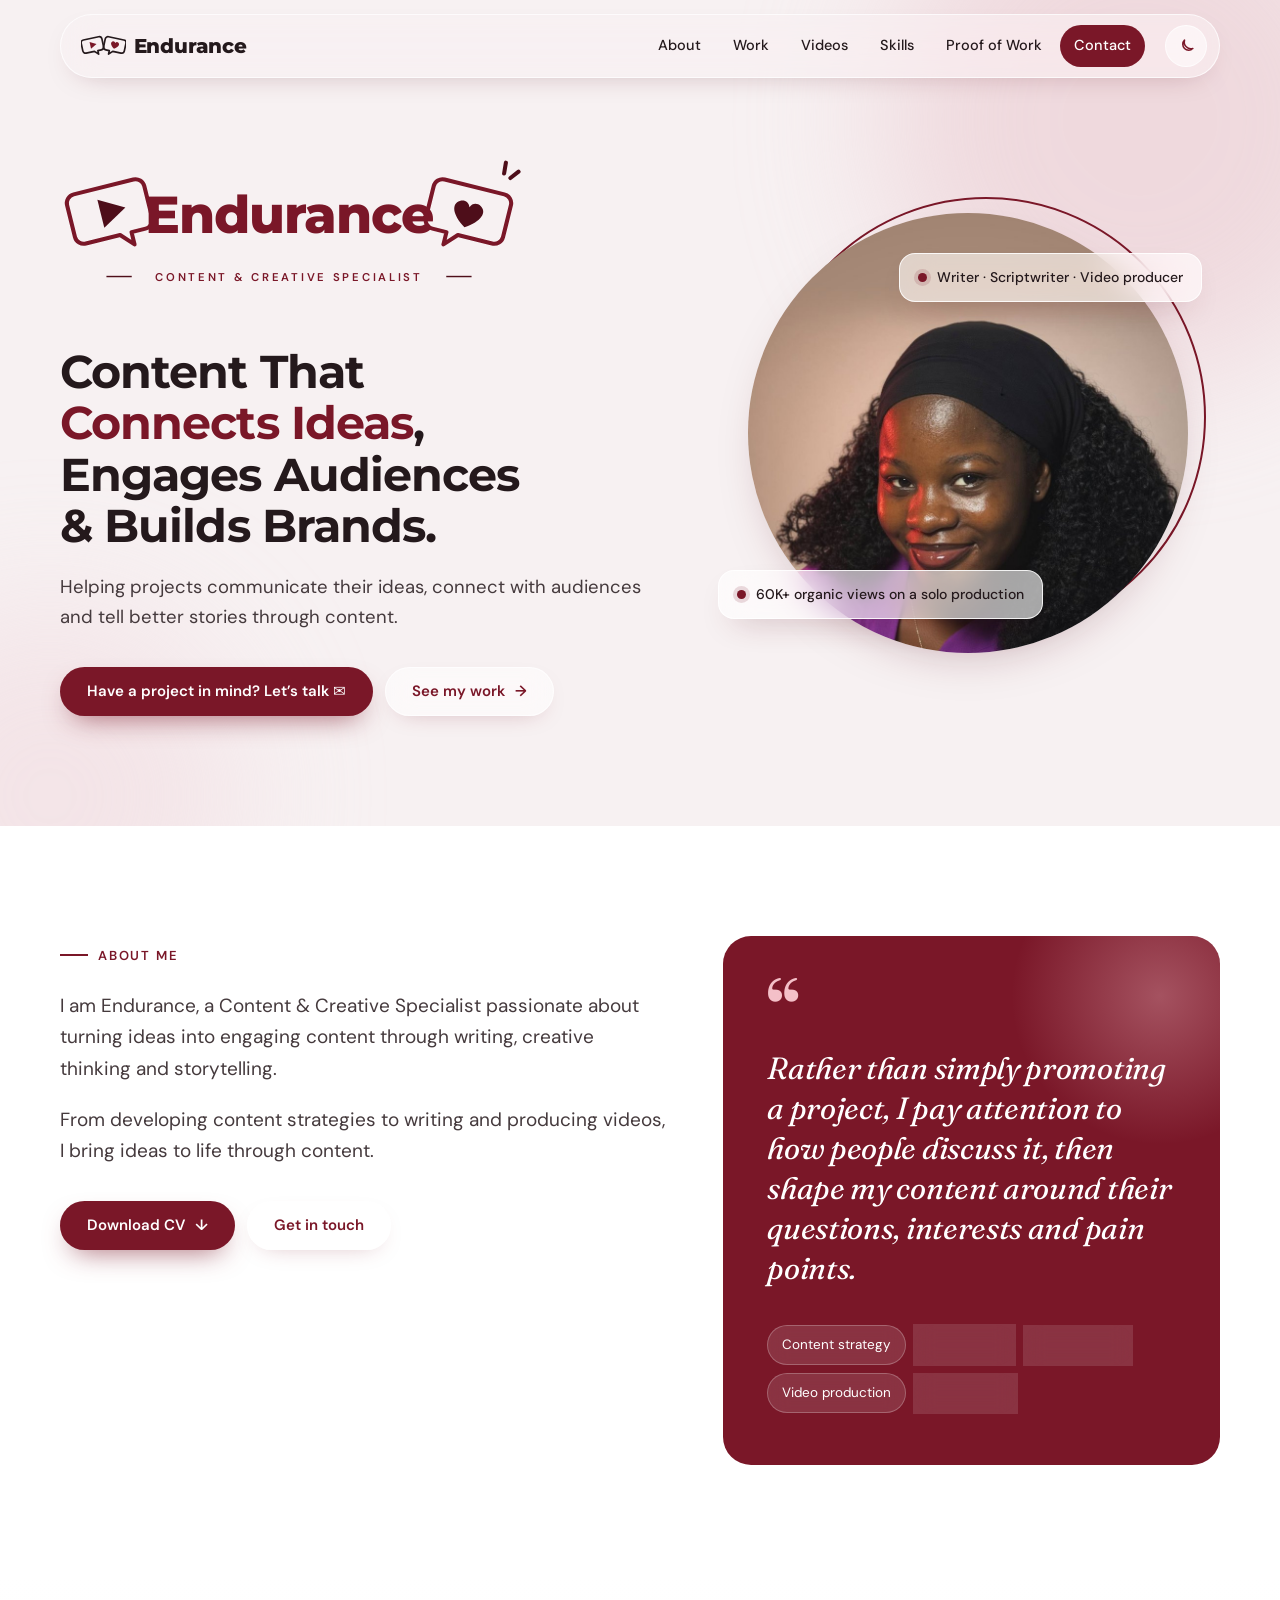
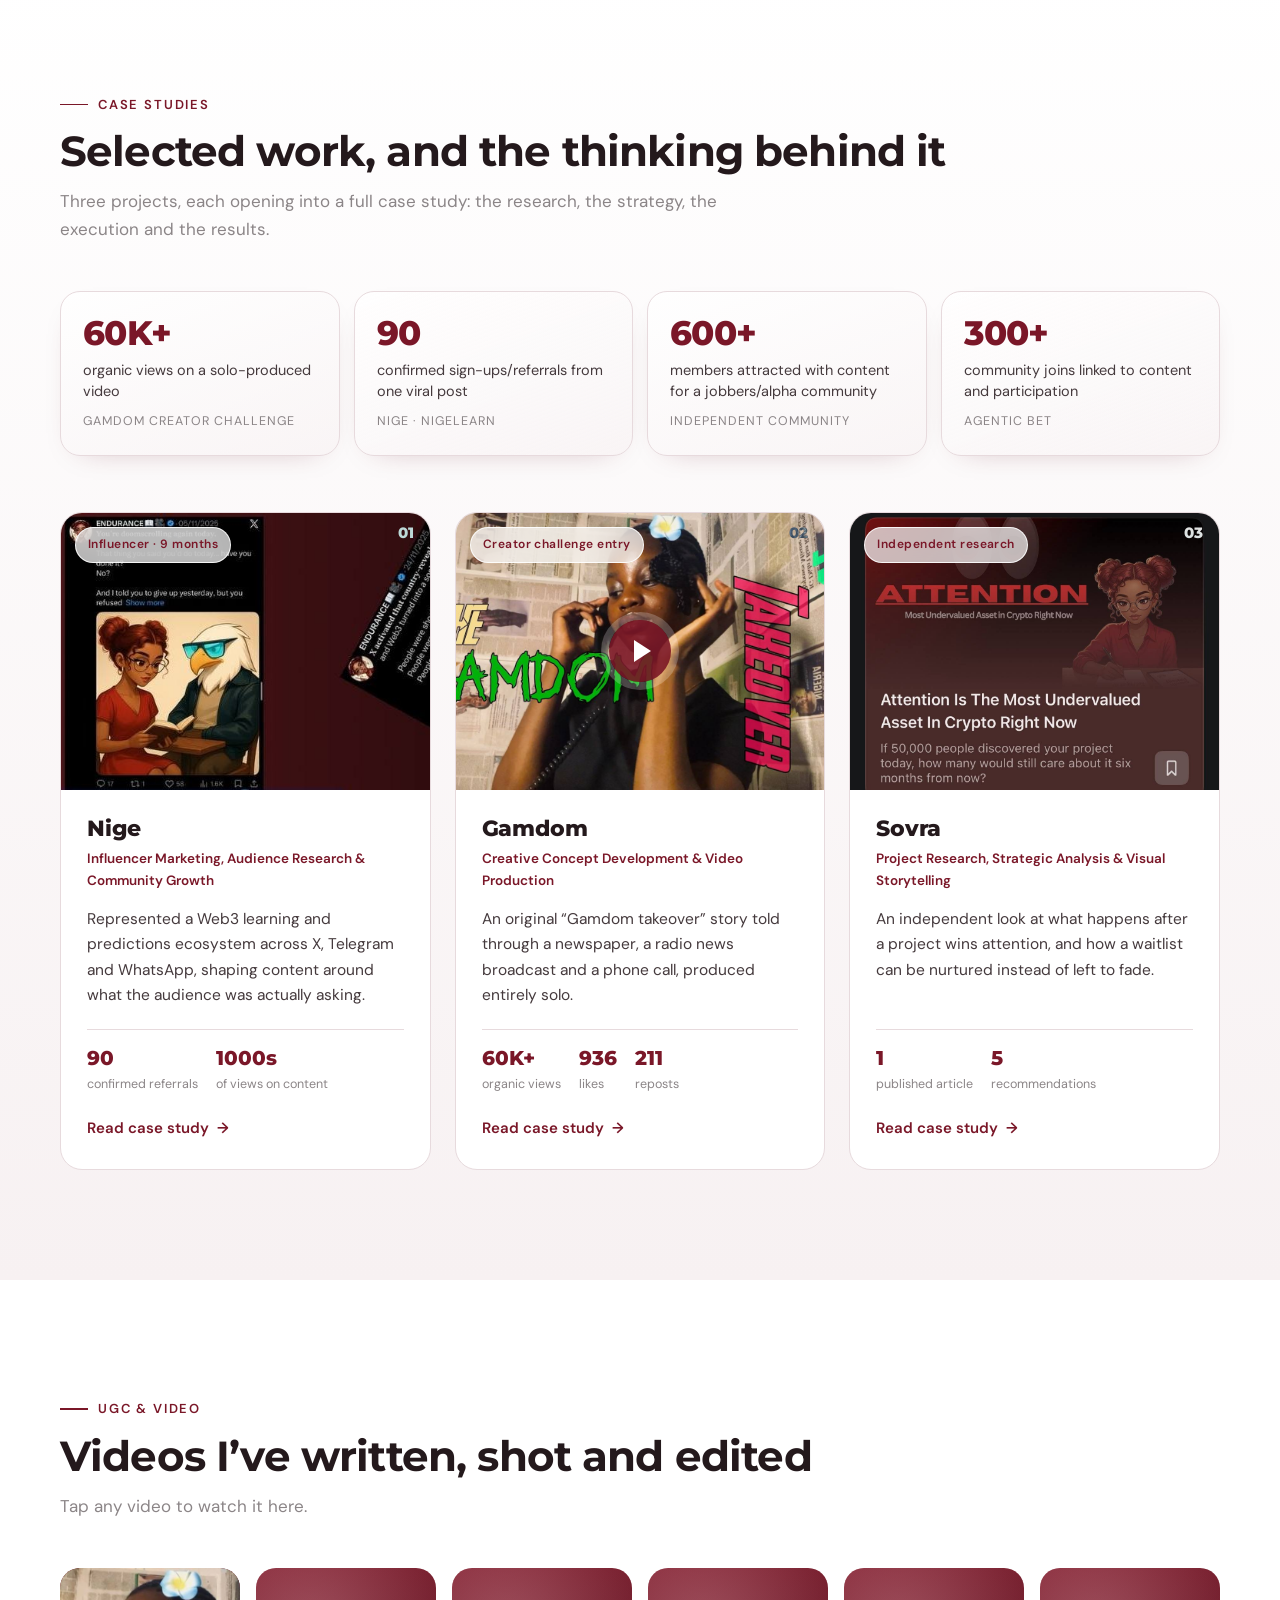
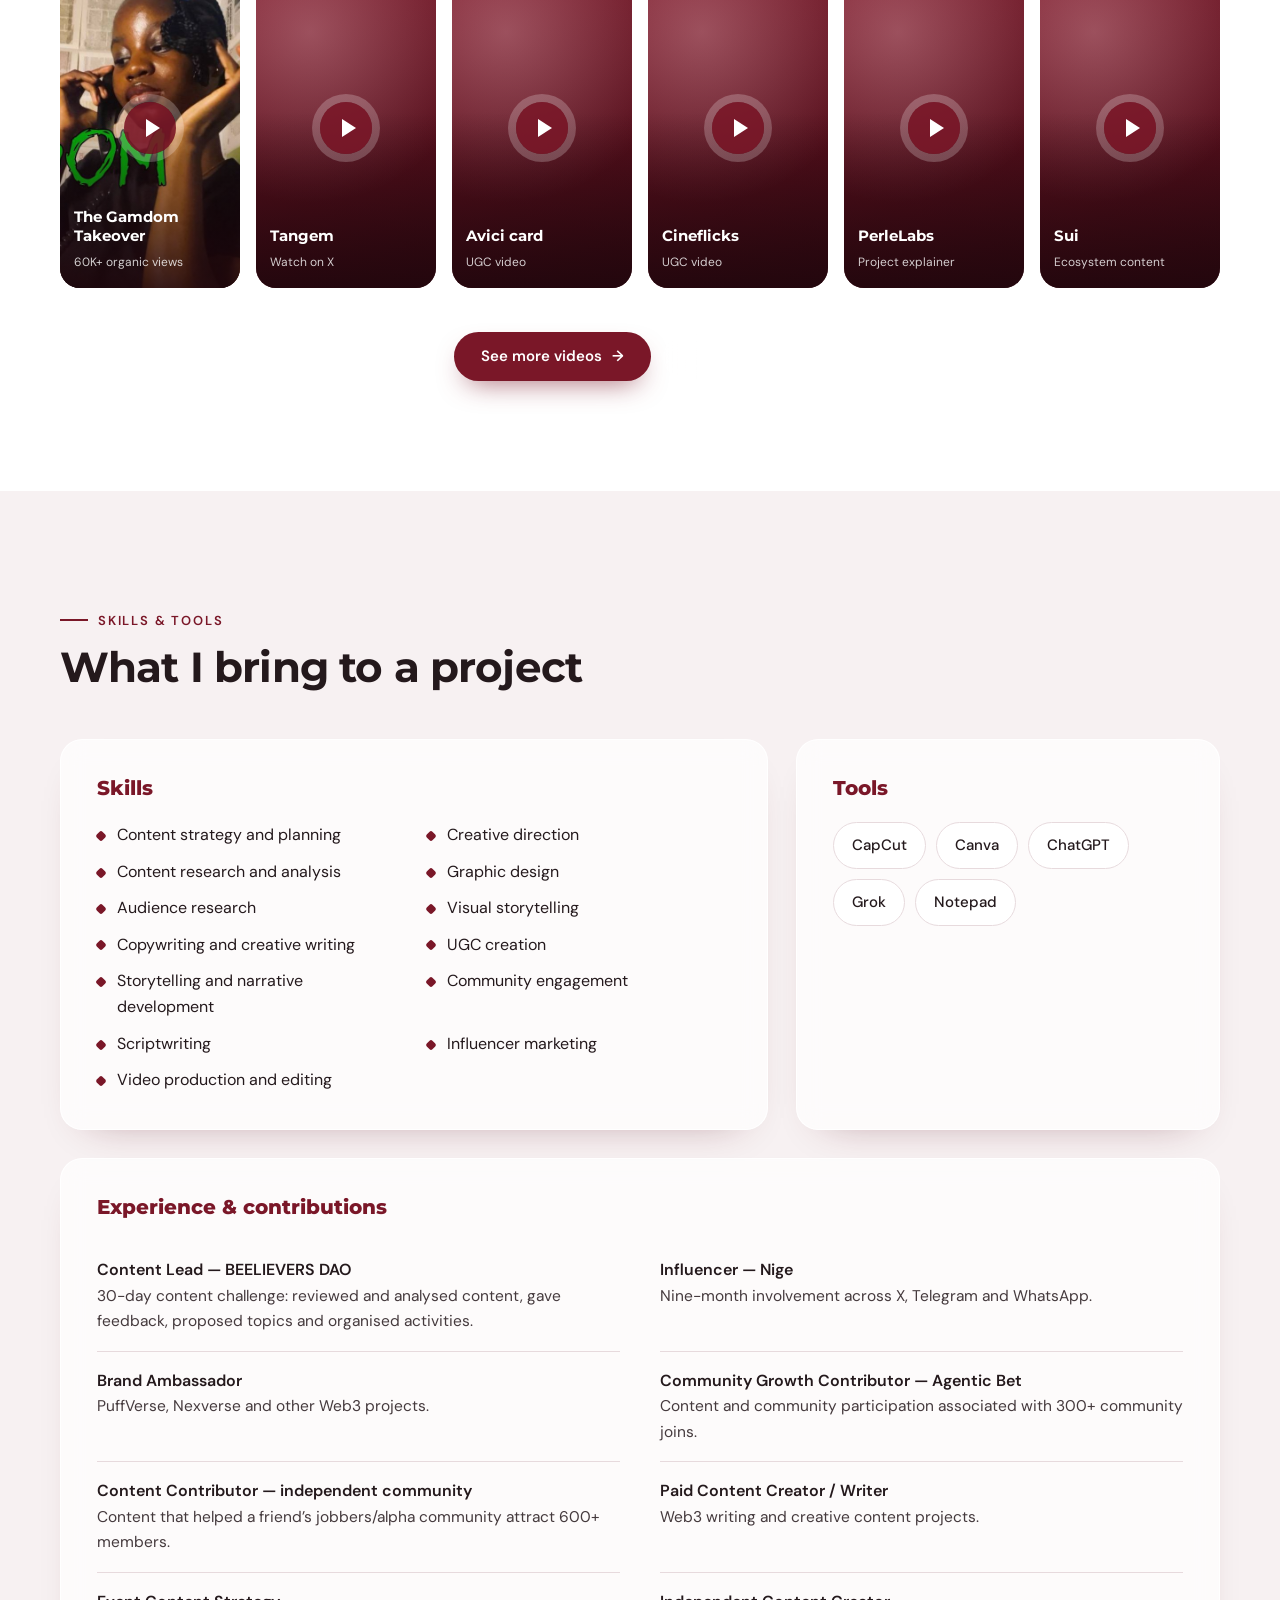
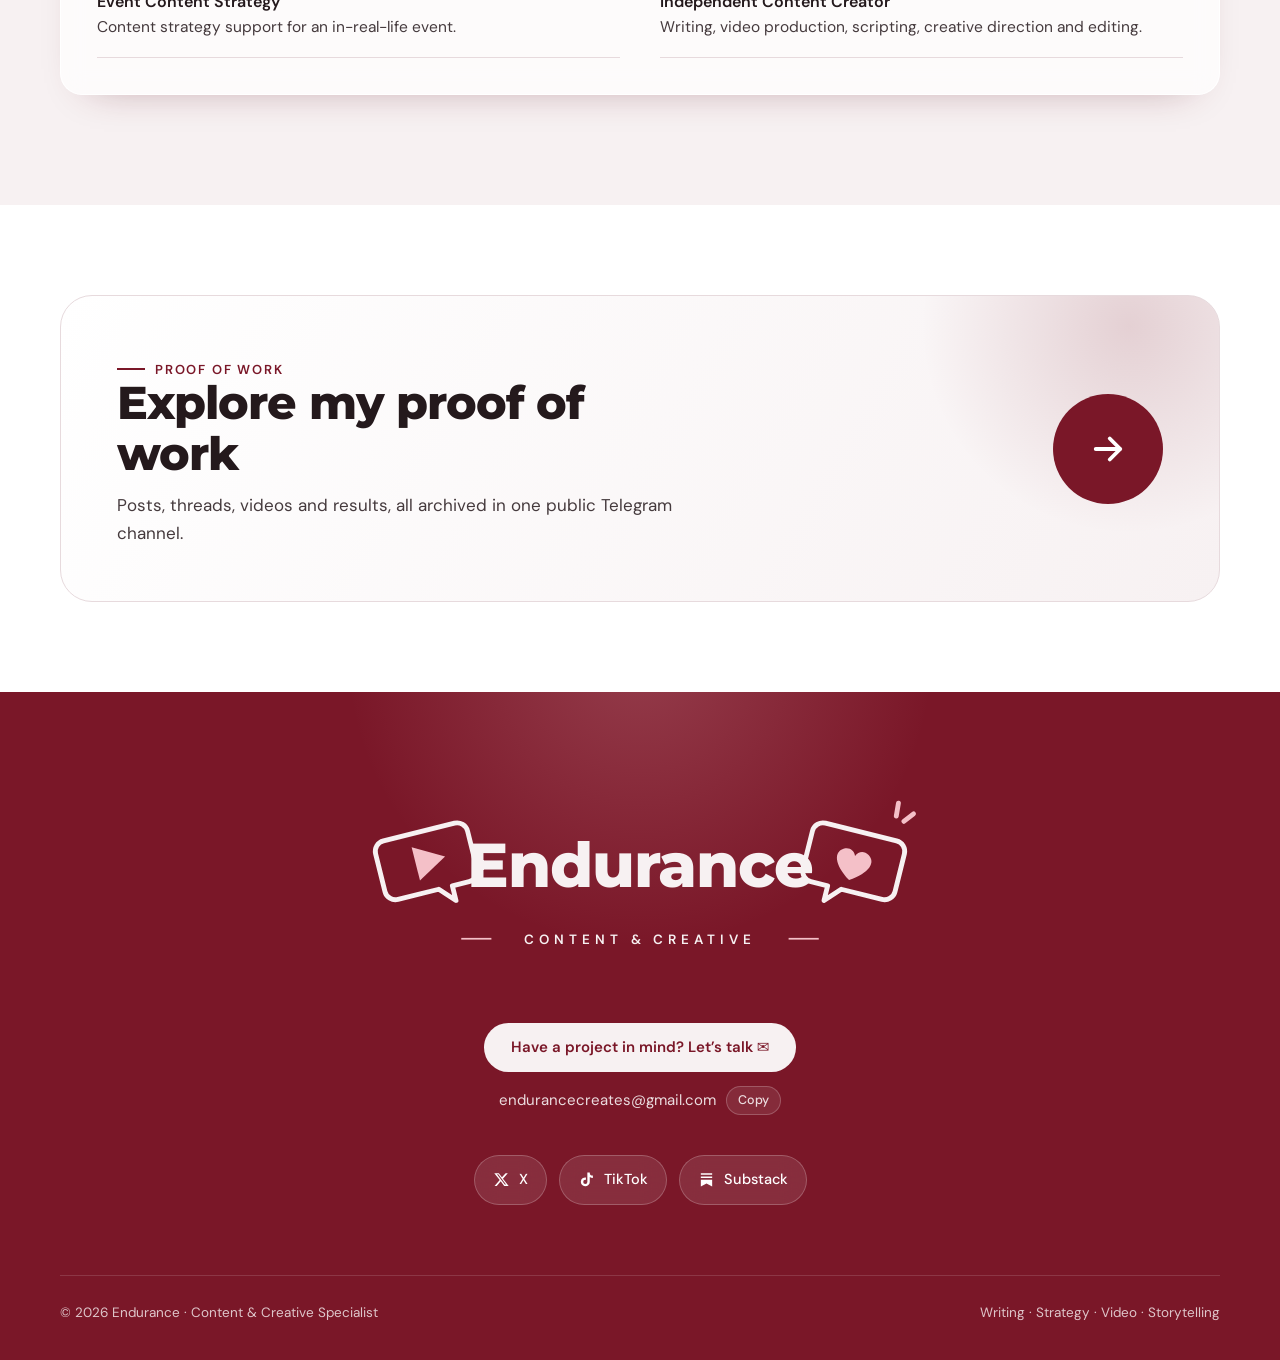
==== commit 3c09a7bc: "Add files via upload" ====
--- a/index.html
+++ b/index.html
@@ -12,6 +12,7 @@
 <link rel="icon" href="assets/favicon.svg" type="image/svg+xml">
 <link rel="preconnect" href="https://fonts.googleapis.com"><link rel="preconnect" href="https://fonts.gstatic.com" crossorigin>
 <link href="https://fonts.googleapis.com/css2?family=DM+Sans:wght@400;500;600&family=Fraunces:ital,opsz,wght@1,9..144,400&family=Montserrat:wght@700;800&display=swap" rel="stylesheet">
+<script>try{var t=localStorage.getItem("theme");if(t)document.documentElement.dataset.theme=t}catch(e){}</script>
 <link rel="stylesheet" href="assets/css/style.css">
 </head>
 <body data-page="home" id="top">
@@ -43,8 +44,7 @@
 <section id="about" aria-labelledby="about-title">
   <div class="wrap about-grid">
     <div class="about-text reveal">
-      <span class="eyebrow">About me</span>
-      <h2 id="about-title" class="section-title">Turning ideas into content people actually care about.</h2>
+      <h2 id="about-title" class="eyebrow">About me</h2>
       <p>I am Endurance, a Content &amp; Creative Specialist passionate about turning ideas into engaging content through writing, creative thinking and storytelling.</p>
       <p>From developing content strategies to writing and producing videos, I bring ideas to life through content.</p>
       <div class="about-actions">
--- a/assets/css/style.css
+++ b/assets/css/style.css
@@ -8,6 +8,10 @@
   --ink:#24191C;
   --muted:#8B8587;
   --white:#fff;
+  --card:#fff;
+  --text-2:#453a3d;
+  --accent:#7A1728;
+  --accent-deep:#4E0E1A;
   --glass:rgba(255,255,255,.55);
   --glass-border:rgba(255,255,255,.7);
   --radius:22px;
@@ -19,7 +23,7 @@
 }
 *{box-sizing:border-box;margin:0;padding:0}
 html{scroll-behavior:smooth;scroll-padding-top:88px}
-body{font-family:var(--body);color:var(--ink);background:var(--white);line-height:1.65;font-size:17px;-webkit-font-smoothing:antialiased;overflow-x:hidden}
+body{font-family:var(--body);color:var(--ink);background:var(--white);line-height:1.65;font-size:17px;-webkit-font-smoothing:antialiased;overflow-x:hidden;transition:background .3s,color .3s}
 img{max-width:100%;display:block}
 a{color:inherit}
 .wrap{width:min(var(--wrap),100% - 48px);margin-inline:auto}
@@ -30,9 +34,9 @@
 .btn:hover{transform:translateY(-2px)}
 .btn-primary{background:var(--burgundy);color:#fff;box-shadow:0 12px 28px -12px rgba(122,23,40,.7)}
 .btn-primary:hover{background:var(--burgundy-deep)}
-.btn-glass{background:var(--glass);border-color:var(--glass-border);color:var(--burgundy);backdrop-filter:blur(14px) saturate(140%);-webkit-backdrop-filter:blur(14px) saturate(140%);box-shadow:0 8px 24px -14px rgba(122,23,40,.35)}
+.btn-glass{background:var(--glass);border-color:var(--glass-border);color:var(--accent);backdrop-filter:blur(14px) saturate(140%);-webkit-backdrop-filter:blur(14px) saturate(140%);box-shadow:0 8px 24px -14px rgba(122,23,40,.35)}
 .btn-glass:hover{background:rgba(255,255,255,.8)}
-.btn-light{background:var(--blush);color:var(--burgundy)}
+.btn-light{background:#F7F1F2;color:#7A1728}
 .btn-ghost-light{background:rgba(255,255,255,.1);border-color:rgba(255,255,255,.28);color:#fff;backdrop-filter:blur(12px);-webkit-backdrop-filter:blur(12px)}
 .btn-ghost-light:hover{background:rgba(255,255,255,.18)}
 .arrow{transition:transform .25s ease}
@@ -44,12 +48,19 @@
 .nav.scrolled .nav-inner{background:rgba(255,255,255,.78)}
 .brand{display:flex;align-items:center;gap:8px;text-decoration:none;color:var(--ink);font:800 20px/1 var(--display);letter-spacing:-.01em}
 .brand svg{height:24px;width:auto}
-.nav-links{display:flex;gap:4px;list-style:none}
+.nav-links{display:flex;gap:4px;list-style:none;margin-left:auto}
+.nav-tools{display:flex;align-items:center;gap:4px}
+.theme-btn{width:42px;height:42px;border-radius:50%;border:1px solid var(--glass-border);background:var(--glass);color:var(--accent);cursor:pointer;display:grid;place-items:center;transition:background .25s,transform .25s}
+.theme-btn:hover{transform:rotate(18deg)}
+.theme-btn svg{width:19px;height:19px}
+.theme-btn .i-sun{display:none}
+[data-theme="dark"] .theme-btn .i-sun{display:block}
+[data-theme="dark"] .theme-btn .i-moon{display:none}
 .nav-links a{display:block;text-decoration:none;font-size:14.5px;font-weight:500;padding:9px 14px;border-radius:999px;color:var(--ink);transition:background .2s,color .2s}
-.nav-links a:hover{background:rgba(122,23,40,.08);color:var(--burgundy)}
+.nav-links a:hover{background:rgba(122,23,40,.08);color:var(--accent)}
 .nav-links .nav-cta{background:var(--burgundy);color:#fff}
 .nav-links .nav-cta:hover{background:var(--burgundy-deep);color:#fff}
-.nav-toggle{display:none;background:none;border:0;width:42px;height:42px;border-radius:50%;cursor:pointer;color:var(--burgundy)}
+.nav-toggle{display:none;background:none;border:0;width:42px;height:42px;border-radius:50%;cursor:pointer;color:var(--accent)}
 .nav-toggle span{display:block;width:20px;height:2px;background:currentColor;margin:5px auto;border-radius:2px;transition:transform .3s,opacity .3s}
 .nav.open .nav-toggle span:nth-child(1){transform:translateY(7px) rotate(45deg)}
 .nav.open .nav-toggle span:nth-child(2){opacity:0}
@@ -61,10 +72,10 @@
 .hero::before{width:520px;height:520px;background:#E9C6CD;right:-120px;top:-140px}
 .hero::after{width:380px;height:380px;background:#F1DADF;left:-140px;bottom:-160px}
 .hero-grid{position:relative;z-index:1;display:grid;grid-template-columns:1.08fr .92fr;gap:64px;align-items:center}
-.hero-mark{width:min(470px,100%);height:auto;color:var(--burgundy);margin-bottom:34px;margin-left:-6px}
+.hero-mark{width:min(470px,100%);height:auto;color:var(--accent);margin-bottom:34px;margin-left:-6px}
 .hero h1{font:700 clamp(30px,3.6vw,46px)/1.12 var(--display);letter-spacing:-.02em;color:var(--ink);max-width:16ch}
-.hero h1 em{font-style:normal;color:var(--burgundy)}
-.hero-lede{margin-top:20px;font-size:18.5px;color:#4b3f42;max-width:46ch}
+.hero h1 em{font-style:normal;color:var(--accent)}
+.hero-lede{margin-top:20px;font-size:18.5px;color:var(--text-2);max-width:46ch}
 .hero-actions{display:flex;flex-wrap:wrap;gap:12px;margin-top:34px}
 .hero-photo{position:relative;justify-self:center;width:min(440px,100%);aspect-ratio:1}
 .hero-photo .ring{position:absolute;inset:0;border:2px solid var(--burgundy);border-radius:50%;transform:translate(18px,-16px)}
@@ -75,7 +86,7 @@
 
 /* ---------- sections ---------- */
 section{padding:110px 0}
-.eyebrow{display:inline-flex;align-items:center;gap:10px;font:600 13px/1 var(--body);letter-spacing:.14em;text-transform:uppercase;color:var(--burgundy)}
+.eyebrow{display:inline-flex;align-items:center;gap:10px;font:600 13px/1 var(--body);letter-spacing:.14em;text-transform:uppercase;color:var(--accent)}
 .eyebrow::before{content:"";width:28px;height:1.5px;background:currentColor}
 .section-title{font:700 clamp(30px,3.4vw,42px)/1.15 var(--display);letter-spacing:-.02em;margin-top:14px}
 .section-sub{color:var(--muted);margin-top:12px;max-width:56ch}
@@ -83,7 +94,7 @@
 
 /* about */
 .about-grid{display:grid;grid-template-columns:1.1fr .9fr;gap:56px;align-items:stretch}
-.about-text p{font-size:19px;color:#3d3134;margin-top:20px;max-width:52ch}
+.about-text p{font-size:19px;color:var(--text-2);margin-top:20px;max-width:52ch}
 .about-text p:first-of-type{margin-top:26px}
 .about-actions{display:flex;flex-wrap:wrap;gap:12px;margin-top:34px}
 .about-panel{position:relative;border-radius:28px;background:var(--burgundy);color:#fff;padding:52px 44px;display:flex;flex-direction:column;justify-content:space-between;overflow:hidden;min-height:360px}
@@ -96,31 +107,31 @@
 /* results */
 .results{display:grid;grid-template-columns:repeat(4,1fr);gap:14px;margin-bottom:56px}
 .result{padding:24px 22px;border-radius:20px;background:linear-gradient(160deg,rgba(255,255,255,.85),rgba(247,241,242,.6));border:1px solid var(--line);box-shadow:0 10px 30px -22px rgba(90,15,29,.4)}
-.result b{display:block;font:800 34px/1 var(--display);color:var(--burgundy);letter-spacing:-.02em}
-.result span{display:block;margin-top:10px;font-size:14.5px;color:#4b3f42;line-height:1.45}
+.result b{display:block;font:800 34px/1 var(--display);color:var(--accent);letter-spacing:-.02em}
+.result span{display:block;margin-top:10px;font-size:14.5px;color:var(--text-2);line-height:1.45}
 .result small{display:block;margin-top:8px;font-size:12.5px;color:var(--muted);text-transform:uppercase;letter-spacing:.08em}
 
 /* case cards */
-.work{background:linear-gradient(180deg,#fff 0,var(--blush) 100%)}
+.work{background:linear-gradient(180deg,var(--white) 0,var(--blush) 100%)}
 .cases{display:grid;grid-template-columns:repeat(3,1fr);gap:24px}
-.case{position:relative;display:flex;flex-direction:column;background:#fff;border-radius:var(--radius);overflow:hidden;text-decoration:none;color:inherit;border:1px solid var(--line);transition:transform .35s ease,box-shadow .35s ease}
+.case{position:relative;display:flex;flex-direction:column;background:var(--card);border-radius:var(--radius);overflow:hidden;text-decoration:none;color:inherit;border:1px solid var(--line);transition:transform .35s ease,box-shadow .35s ease}
 .case:hover{transform:translateY(-6px);box-shadow:0 30px 60px -30px rgba(90,15,29,.45)}
 .case-media{position:relative;aspect-ratio:4/3;overflow:hidden;background:var(--burgundy-ink)}
 .case-media img{width:100%;height:100%;object-fit:cover;object-position:var(--pos,50% 50%);transition:transform .6s ease}
 .case:hover .case-media img{transform:scale(1.05)}
-.case-tag{position:absolute;left:14px;top:14px;font-size:12px;font-weight:600;letter-spacing:.04em;padding:7px 12px;border-radius:999px;background:rgba(255,255,255,.7);border:1px solid rgba(255,255,255,.85);backdrop-filter:blur(12px);-webkit-backdrop-filter:blur(12px);color:var(--burgundy)}
+.case-tag{position:absolute;left:14px;top:14px;font-size:12px;font-weight:600;letter-spacing:.04em;padding:7px 12px;border-radius:999px;background:rgba(255,255,255,.7);border:1px solid rgba(255,255,255,.85);backdrop-filter:blur(12px);-webkit-backdrop-filter:blur(12px);color:#7A1728}
 .case-num{position:absolute;right:16px;top:12px;font:800 15px/1 var(--display);color:#fff;mix-blend-mode:difference;opacity:.9}
 .play-dot{position:absolute;left:50%;top:50%;width:62px;height:62px;margin:-31px 0 0 -31px;border-radius:50%;background:rgba(122,23,40,.88);display:grid;place-items:center;box-shadow:0 0 0 8px rgba(255,255,255,.22);transition:transform .3s}
 .play-dot::after{content:"";border-left:17px solid #fff;border-top:11px solid transparent;border-bottom:11px solid transparent;margin-left:5px}
 .case:hover .play-dot{transform:scale(1.08)}
 .case-body{padding:26px 26px 28px;display:flex;flex-direction:column;flex:1}
 .case-body h3{font:800 22px/1.2 var(--display);letter-spacing:-.01em}
-.case-body .kicker{font-size:13.5px;color:var(--burgundy);font-weight:600;margin-top:6px}
-.case-body p{font-size:15.5px;color:#55494c;margin-top:14px;flex:1}
+.case-body .kicker{font-size:13.5px;color:var(--accent);font-weight:600;margin-top:6px}
+.case-body p{font-size:15.5px;color:var(--text-2);margin-top:14px;flex:1}
 .case-result{display:flex;gap:18px;margin-top:20px;padding-top:18px;border-top:1px solid var(--line)}
-.case-result div b{display:block;font:800 20px/1 var(--display);color:var(--burgundy)}
+.case-result div b{display:block;font:800 20px/1 var(--display);color:var(--accent)}
 .case-result div span{font-size:12.5px;color:var(--muted)}
-.case-link{margin-top:20px;font-weight:600;font-size:15px;color:var(--burgundy);display:inline-flex;gap:8px;align-items:center}
+.case-link{margin-top:20px;font-weight:600;font-size:15px;color:var(--accent);display:inline-flex;gap:8px;align-items:center}
 
 /* videos */
 .videos{background:var(--white)}
@@ -143,24 +154,24 @@
 .skills{background:var(--blush)}
 .skills-grid{display:grid;grid-template-columns:1.25fr .75fr;gap:28px}
 .panel{background:rgba(255,255,255,.7);border:1px solid rgba(255,255,255,.9);border-radius:var(--radius);padding:36px;box-shadow:0 18px 40px -30px rgba(90,15,29,.45);backdrop-filter:blur(12px);-webkit-backdrop-filter:blur(12px)}
-.panel h3{font:800 20px/1.2 var(--display);margin-bottom:22px;color:var(--burgundy)}
+.panel h3{font:800 20px/1.2 var(--display);margin-bottom:22px;color:var(--accent)}
 .skill-list{display:grid;grid-template-columns:1fr 1fr;gap:10px 26px;list-style:none}
 .skill-list li{position:relative;padding-left:20px;font-size:16px}
 .skill-list li::before{content:"";position:absolute;left:0;top:.62em;width:8px;height:8px;border-radius:2px;background:var(--burgundy);transform:rotate(45deg)}
 .tools{display:flex;flex-wrap:wrap;gap:10px}
-.tools span{padding:10px 18px;border-radius:999px;background:#fff;border:1px solid var(--line);font-weight:500;font-size:15px}
+.tools span{padding:10px 18px;border-radius:999px;background:var(--card);border:1px solid var(--line);font-weight:500;font-size:15px}
 .experience{margin-top:28px}
 .exp-list{list-style:none;display:grid;grid-template-columns:1fr 1fr;gap:0 40px}
-.exp-list li{padding:16px 0;border-bottom:1px solid var(--line);font-size:15.5px;color:#4b3f42}
+.exp-list li{padding:16px 0;border-bottom:1px solid var(--line);font-size:15.5px;color:var(--text-2)}
 .exp-list li b{display:block;color:var(--ink);font-weight:600;font-size:16px}
 
 /* proof of work */
 .pow{padding:90px 0}
-.pow-card{position:relative;display:flex;align-items:center;justify-content:space-between;gap:30px;padding:54px 56px;border-radius:32px;text-decoration:none;color:var(--ink);background:linear-gradient(120deg,#fff 0,var(--blush) 100%);border:1px solid var(--line);overflow:hidden;transition:transform .35s ease,box-shadow .35s ease}
+.pow-card{position:relative;display:flex;align-items:center;justify-content:space-between;gap:30px;padding:54px 56px;border-radius:32px;text-decoration:none;color:var(--ink);background:linear-gradient(120deg,var(--card) 0,var(--blush) 100%);border:1px solid var(--line);overflow:hidden;transition:transform .35s ease,box-shadow .35s ease}
 .pow-card:hover{transform:translateY(-4px);box-shadow:0 30px 70px -40px rgba(90,15,29,.6)}
 .pow-card::before{content:"";position:absolute;width:420px;height:420px;border-radius:50%;right:-120px;top:-180px;background:radial-gradient(circle,rgba(122,23,40,.16),transparent 70%)}
 .pow-card h2{font:800 clamp(28px,3.6vw,46px)/1.1 var(--display);letter-spacing:-.02em;max-width:18ch}
-.pow-card p{color:#55494c;margin-top:12px;max-width:48ch}
+.pow-card p{color:var(--text-2);margin-top:12px;max-width:48ch}
 .pow-arrow{position:relative;flex:none;width:110px;height:110px;border-radius:50%;background:var(--burgundy);display:grid;place-items:center;color:#fff;transition:transform .35s ease}
 .pow-card:hover .pow-arrow{transform:rotate(-45deg) scale(1.05)}
 .pow-arrow svg{width:42px;height:42px}
@@ -209,17 +220,17 @@
 .cs-hero{background:var(--blush);padding:150px 0 70px;position:relative;overflow:hidden}
 .cs-hero::before{content:"";position:absolute;width:520px;height:520px;border-radius:50%;filter:blur(80px);background:#ECCBD1;opacity:.6;right:-140px;top:-160px}
 .cs-hero .wrap{position:relative}
-.back{display:inline-flex;align-items:center;gap:8px;text-decoration:none;font-weight:600;font-size:14.5px;color:var(--burgundy);margin-bottom:30px}
+.back{display:inline-flex;align-items:center;gap:8px;text-decoration:none;font-weight:600;font-size:14.5px;color:var(--accent);margin-bottom:30px}
 .back:hover .arrow{transform:translateX(-4px)}
 .cs-tags{display:flex;flex-wrap:wrap;gap:8px;margin-bottom:22px}
-.cs-tags span{font-size:12.5px;font-weight:600;letter-spacing:.04em;padding:8px 13px;border-radius:999px;background:rgba(255,255,255,.65);border:1px solid rgba(255,255,255,.9);color:var(--burgundy);backdrop-filter:blur(10px);-webkit-backdrop-filter:blur(10px)}
+.cs-tags span{font-size:12.5px;font-weight:600;letter-spacing:.04em;padding:8px 13px;border-radius:999px;background:rgba(255,255,255,.65);border:1px solid rgba(255,255,255,.9);color:var(--accent);backdrop-filter:blur(10px);-webkit-backdrop-filter:blur(10px)}
 .cs-tags span.flag{background:var(--burgundy);color:#fff;border-color:var(--burgundy)}
 .cs-hero h1{font:800 clamp(40px,6vw,76px)/1 var(--display);letter-spacing:-.03em}
-.cs-hero .sub{font:500 clamp(18px,2vw,23px)/1.4 var(--body);color:var(--burgundy);margin-top:16px;max-width:40ch}
+.cs-hero .sub{font:500 clamp(18px,2vw,23px)/1.4 var(--body);color:var(--accent);margin-top:16px;max-width:40ch}
 .cs-meta{display:flex;flex-wrap:wrap;gap:36px;margin-top:40px}
 .cs-meta div small{display:block;font-size:12px;letter-spacing:.12em;text-transform:uppercase;color:var(--muted)}
 .cs-meta div b{font-weight:600;font-size:16px}
-.cs-cover{margin-top:-10px;padding:0 0 30px;background:linear-gradient(180deg,var(--blush) 50%,#fff 50%)}
+.cs-cover{margin-top:-10px;padding:0 0 30px;background:linear-gradient(180deg,var(--blush) 50%,var(--white) 50%)}
 .cs-cover figure{position:relative;border-radius:28px;overflow:hidden;box-shadow:var(--shadow);background:var(--burgundy-ink)}
 .cs-cover figure img{width:100%;max-height:640px;object-fit:cover}
 .cs-cover figcaption{font-size:13.5px;color:var(--muted);margin-top:14px;text-align:center}
@@ -231,20 +242,20 @@
 .cs-layout{display:grid;grid-template-columns:240px 1fr;gap:64px;align-items:start}
 .cs-toc{position:sticky;top:110px;list-style:none;border-left:1.5px solid var(--line)}
 .cs-toc a{display:block;padding:8px 0 8px 18px;margin-left:-1.5px;border-left:1.5px solid transparent;text-decoration:none;font-size:14.5px;color:var(--muted);transition:color .2s,border-color .2s}
-.cs-toc a:hover,.cs-toc a.active{color:var(--burgundy);border-left-color:var(--burgundy)}
+.cs-toc a:hover,.cs-toc a.active{color:var(--accent);border-left-color:var(--burgundy)}
 .cs-section{padding-bottom:56px;margin-bottom:56px;border-bottom:1px solid var(--line)}
 .cs-section:last-child{border-bottom:0;margin-bottom:0}
 .cs-section h2{font:800 clamp(24px,2.6vw,32px)/1.2 var(--display);letter-spacing:-.015em;margin-bottom:18px}
-.cs-section h2 small{display:block;font:600 12.5px/1 var(--body);letter-spacing:.14em;text-transform:uppercase;color:var(--burgundy);margin-bottom:12px}
-.cs-section p{font-size:18px;color:#3d3134;max-width:62ch;margin-top:14px}
+.cs-section h2 small{display:block;font:600 12.5px/1 var(--body);letter-spacing:.14em;text-transform:uppercase;color:var(--accent);margin-bottom:12px}
+.cs-section p{font-size:18px;color:var(--text-2);max-width:62ch;margin-top:14px}
 .cs-section p:first-of-type{margin-top:0}
 .checks{list-style:none;margin-top:20px;display:grid;gap:12px}
 .checks li{position:relative;padding:16px 18px 16px 52px;border-radius:16px;background:var(--blush);font-size:16.5px}
 .checks li::before{content:"";position:absolute;left:18px;top:19px;width:20px;height:20px;border-radius:50%;background:var(--burgundy) url("data:image/svg+xml,%3Csvg xmlns='http://www.w3.org/2000/svg' viewBox='0 0 20 20'%3E%3Cpath d='M5.5 10.5l3 3 6-7' fill='none' stroke='%23fff' stroke-width='2' stroke-linecap='round' stroke-linejoin='round'/%3E%3C/svg%3E") center/14px no-repeat}
 .recs{display:grid;grid-template-columns:1fr 1fr;gap:14px;margin-top:22px}
-.rec{padding:24px;border-radius:18px;border:1px solid var(--line);background:#fff}
-.rec b{display:block;font:800 17px/1.2 var(--display);color:var(--burgundy);margin-bottom:8px}
-.rec span{font-size:15.5px;color:#4b3f42}
+.rec{padding:24px;border-radius:18px;border:1px solid var(--line);background:var(--card)}
+.rec b{display:block;font:800 17px/1.2 var(--display);color:var(--accent);margin-bottom:8px}
+.rec span{font-size:15.5px;color:var(--text-2)}
 .pullquote{margin:30px 0 6px;padding:34px 38px;border-radius:24px;background:var(--burgundy);color:#fff;font:italic 400 clamp(22px,2.4vw,29px)/1.35 var(--voice);position:relative;overflow:hidden}
 .pullquote::after{content:"";position:absolute;width:240px;height:240px;border-radius:50%;right:-80px;top:-80px;background:radial-gradient(circle,rgba(244,192,200,.3),transparent 70%)}
 .pullquote cite{display:block;font:500 normal 13.5px/1 var(--body);margin-top:18px;opacity:.75;letter-spacing:.04em}
@@ -254,22 +265,22 @@
 .stat b{display:block;font:800 clamp(30px,3.4vw,40px)/1 var(--display);letter-spacing:-.02em;position:relative}
 .stat span{display:block;margin-top:10px;font-size:14px;opacity:.85;position:relative}
 .proof{display:grid;grid-template-columns:.9fr 1.1fr;gap:28px;align-items:center;margin-top:26px;padding:24px;border-radius:24px;background:var(--blush)}
-.proof-big b{display:block;font:800 clamp(60px,7vw,92px)/.95 var(--display);color:var(--burgundy);letter-spacing:-.04em}
-.proof-big span{display:block;margin-top:12px;font-size:16.5px;color:#3d3134}
+.proof-big b{display:block;font:800 clamp(60px,7vw,92px)/.95 var(--display);color:var(--accent);letter-spacing:-.04em}
+.proof-big span{display:block;margin-top:12px;font-size:16.5px;color:var(--text-2)}
 .proof-shot{border:0;padding:6px;border-radius:20px;background:var(--burgundy);cursor:zoom-in;transition:transform .3s}
 .proof-shot:hover{transform:rotate(-1deg) scale(1.02)}
 .proof-shot img{border-radius:15px}
 .proof-shot + small,.proof small{display:block;font-size:12.5px;color:var(--muted);margin-top:8px}
-.note{margin-top:22px;padding:16px 20px;border-radius:14px;border:1px dashed rgba(122,23,40,.35);font-size:14.5px;color:#55494c;background:#fff}
-.note b{color:var(--burgundy)}
-.story{margin-top:24px;padding:26px 28px;border-radius:20px;border-left:0;background:linear-gradient(120deg,var(--blush),#fff);border:1px solid var(--line)}
-.story b{font:800 13px/1 var(--body);letter-spacing:.14em;text-transform:uppercase;color:var(--burgundy)}
+.note{margin-top:22px;padding:16px 20px;border-radius:14px;border:1px dashed rgba(122,23,40,.35);font-size:14.5px;color:var(--text-2);background:var(--card)}
+.note b{color:var(--accent)}
+.story{margin-top:24px;padding:26px 28px;border-radius:20px;border-left:0;background:linear-gradient(120deg,var(--blush),var(--card));border:1px solid var(--line)}
+.story b{font:800 13px/1 var(--body);letter-spacing:.14em;text-transform:uppercase;color:var(--accent)}
 .story p{margin-top:10px !important;font-size:17px}
 .cs-cta{display:flex;flex-wrap:wrap;gap:12px;margin-top:28px}
 .next-case{padding:20px 0 110px}
 .next-card{display:flex;align-items:center;justify-content:space-between;gap:24px;padding:40px 44px;border-radius:28px;background:var(--blush);text-decoration:none;color:var(--ink);transition:transform .3s}
 .next-card:hover{transform:translateY(-4px)}
-.next-card small{font-size:12.5px;letter-spacing:.14em;text-transform:uppercase;color:var(--burgundy);font-weight:600}
+.next-card small{font-size:12.5px;letter-spacing:.14em;text-transform:uppercase;color:var(--accent);font-weight:600}
 .next-card h3{font:800 clamp(24px,3vw,36px)/1.15 var(--display);margin-top:8px}
 
 /* ---------- responsive ---------- */
@@ -321,3 +332,30 @@
   *{transition:none !important;animation:none !important;scroll-behavior:auto !important}
   .reveal{opacity:1;transform:none}
 }
+
+/* ---------- dark mode ---------- */
+[data-theme="dark"]{
+  color-scheme:dark;
+  --white:#140A0D;--card:#231419;--blush:#1D1014;--line:#3B242A;--ink:#F6ECEE;--muted:#A99A9E;--text-2:#D8C9CD;
+  --accent:#F0A3B0;--accent-deep:#FBE3E7;
+  --glass:rgba(255,255,255,.07);--glass-border:rgba(255,255,255,.16);
+  --shadow:0 18px 50px -24px rgba(0,0,0,.8);
+}
+[data-theme="dark"] .btn-glass:hover{background:rgba(255,255,255,.14)}
+[data-theme="dark"] .nav-inner{background:rgba(29,16,20,.66);border-color:rgba(255,255,255,.12);box-shadow:0 10px 30px -18px rgba(0,0,0,.8)}
+[data-theme="dark"] .nav.scrolled .nav-inner{background:rgba(29,16,20,.86)}
+[data-theme="dark"] .nav-links a:hover{background:rgba(240,163,176,.12)}
+[data-theme="dark"] .nav-links .nav-cta:hover{background:var(--burgundy-deep)}
+[data-theme="dark"] .hero::before,[data-theme="dark"] .cs-hero::before{background:#7A1728;opacity:.4}
+[data-theme="dark"] .hero::after{background:#5A0F1D;opacity:.4}
+[data-theme="dark"] .hero-photo .ring{border-color:var(--accent)}
+[data-theme="dark"] .hero-chip{background:rgba(35,20,25,.72);border-color:rgba(255,255,255,.14)}
+[data-theme="dark"] .hero-chip i,[data-theme="dark"] .skill-list li::before{background:var(--accent)}
+[data-theme="dark"] .result{background:linear-gradient(160deg,rgba(255,255,255,.07),rgba(255,255,255,.03))}
+[data-theme="dark"] .panel{background:rgba(255,255,255,.05);border-color:rgba(255,255,255,.1)}
+[data-theme="dark"] .cs-tags span{background:rgba(255,255,255,.07);border-color:rgba(255,255,255,.16)}
+[data-theme="dark"] .cs-tags span.flag{background:var(--burgundy);border-color:var(--burgundy);color:#fff}
+[data-theme="dark"] .note{border-color:rgba(240,163,176,.35)}
+[data-theme="dark"] .cs-toc a:hover,[data-theme="dark"] .cs-toc a.active{border-left-color:var(--accent)}
+[data-theme="dark"] .toast{background:#F6ECEE;color:#24191C}
+@media (max-width:960px){[data-theme="dark"] .nav-links{background:rgba(29,16,20,.96)}}
